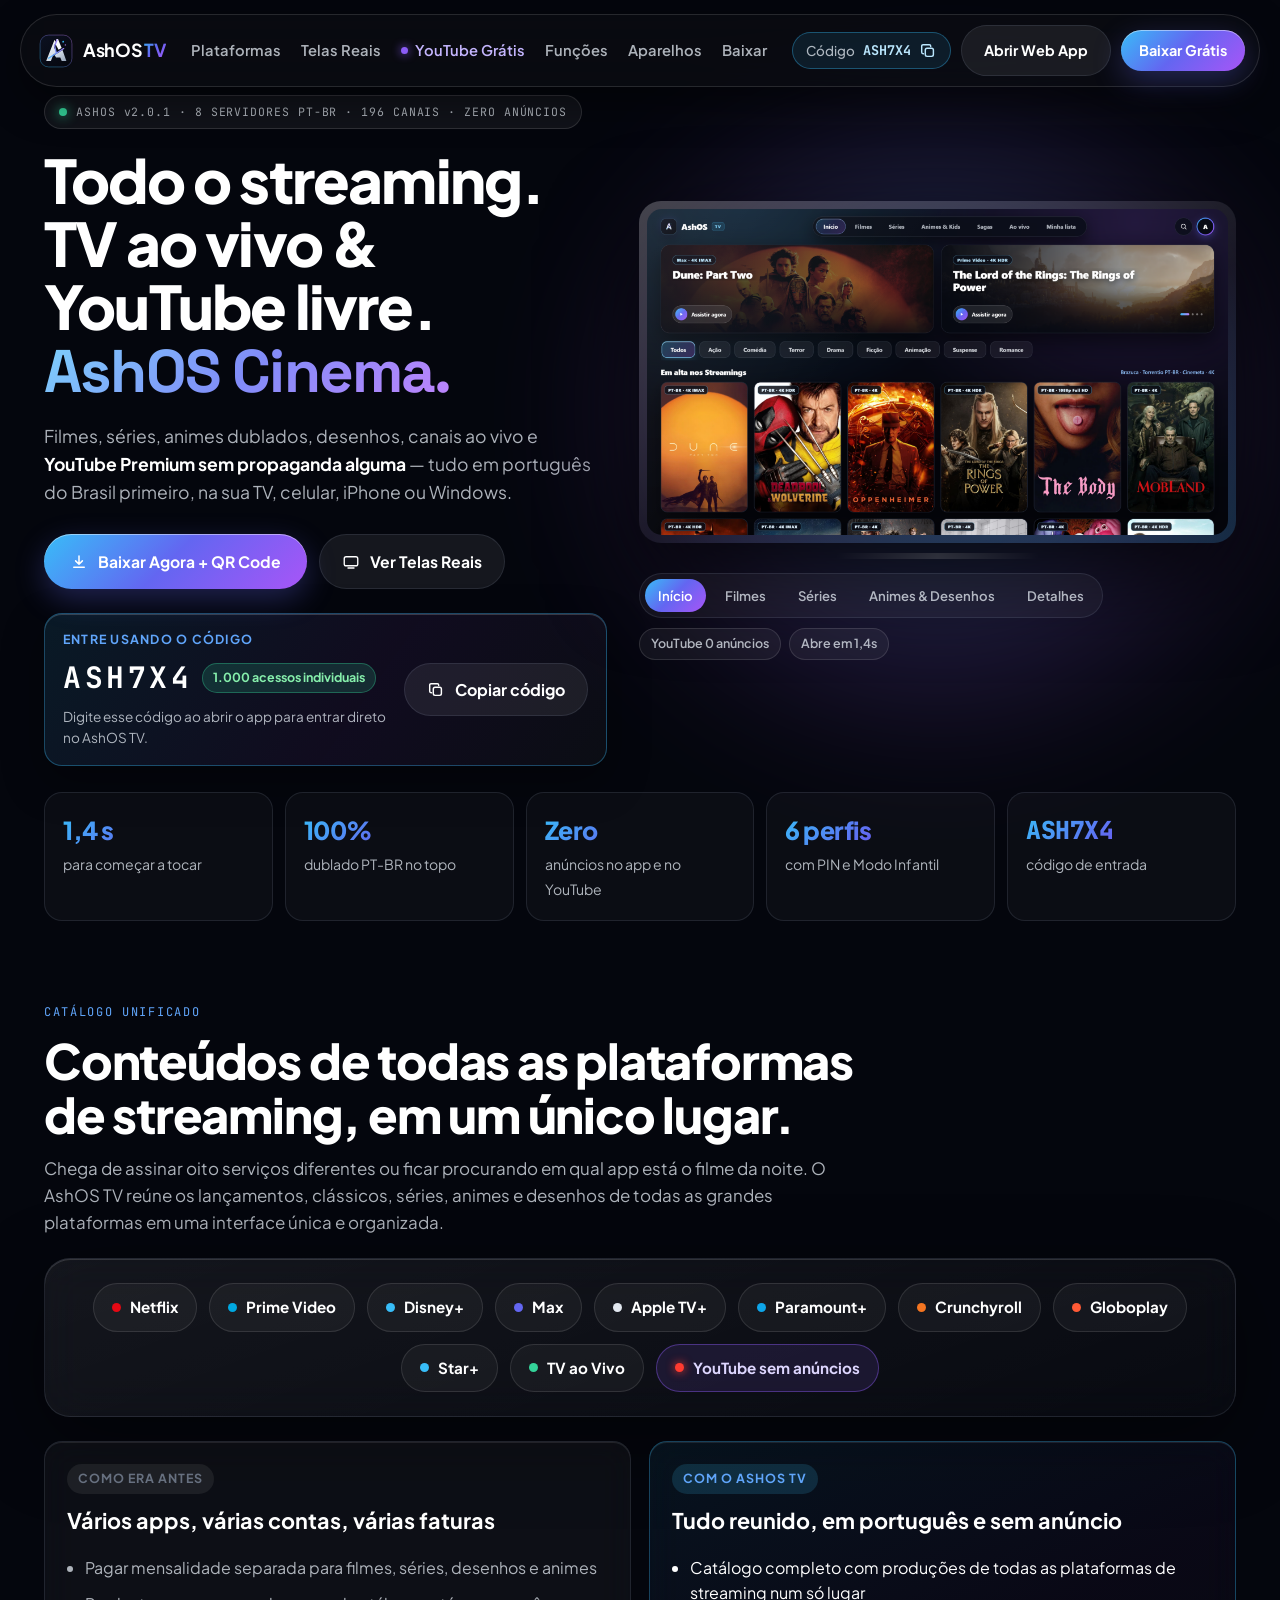
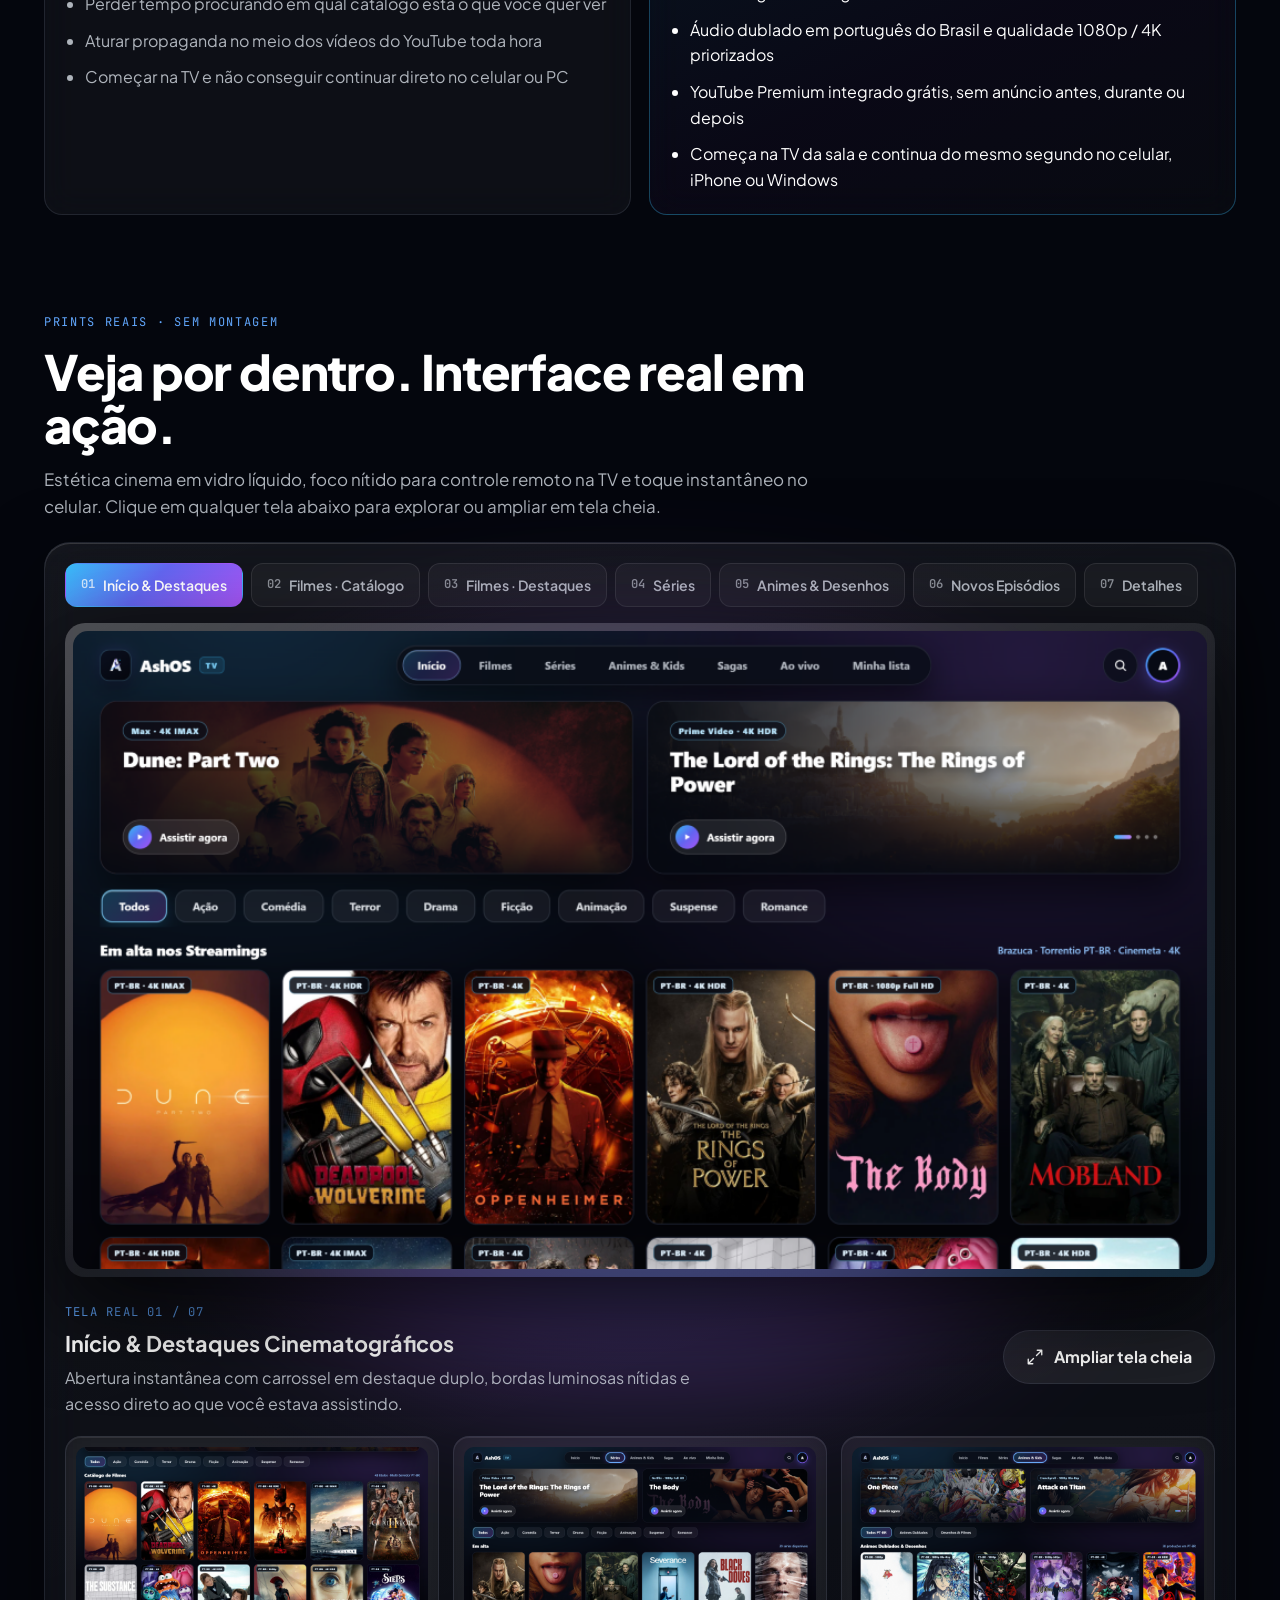
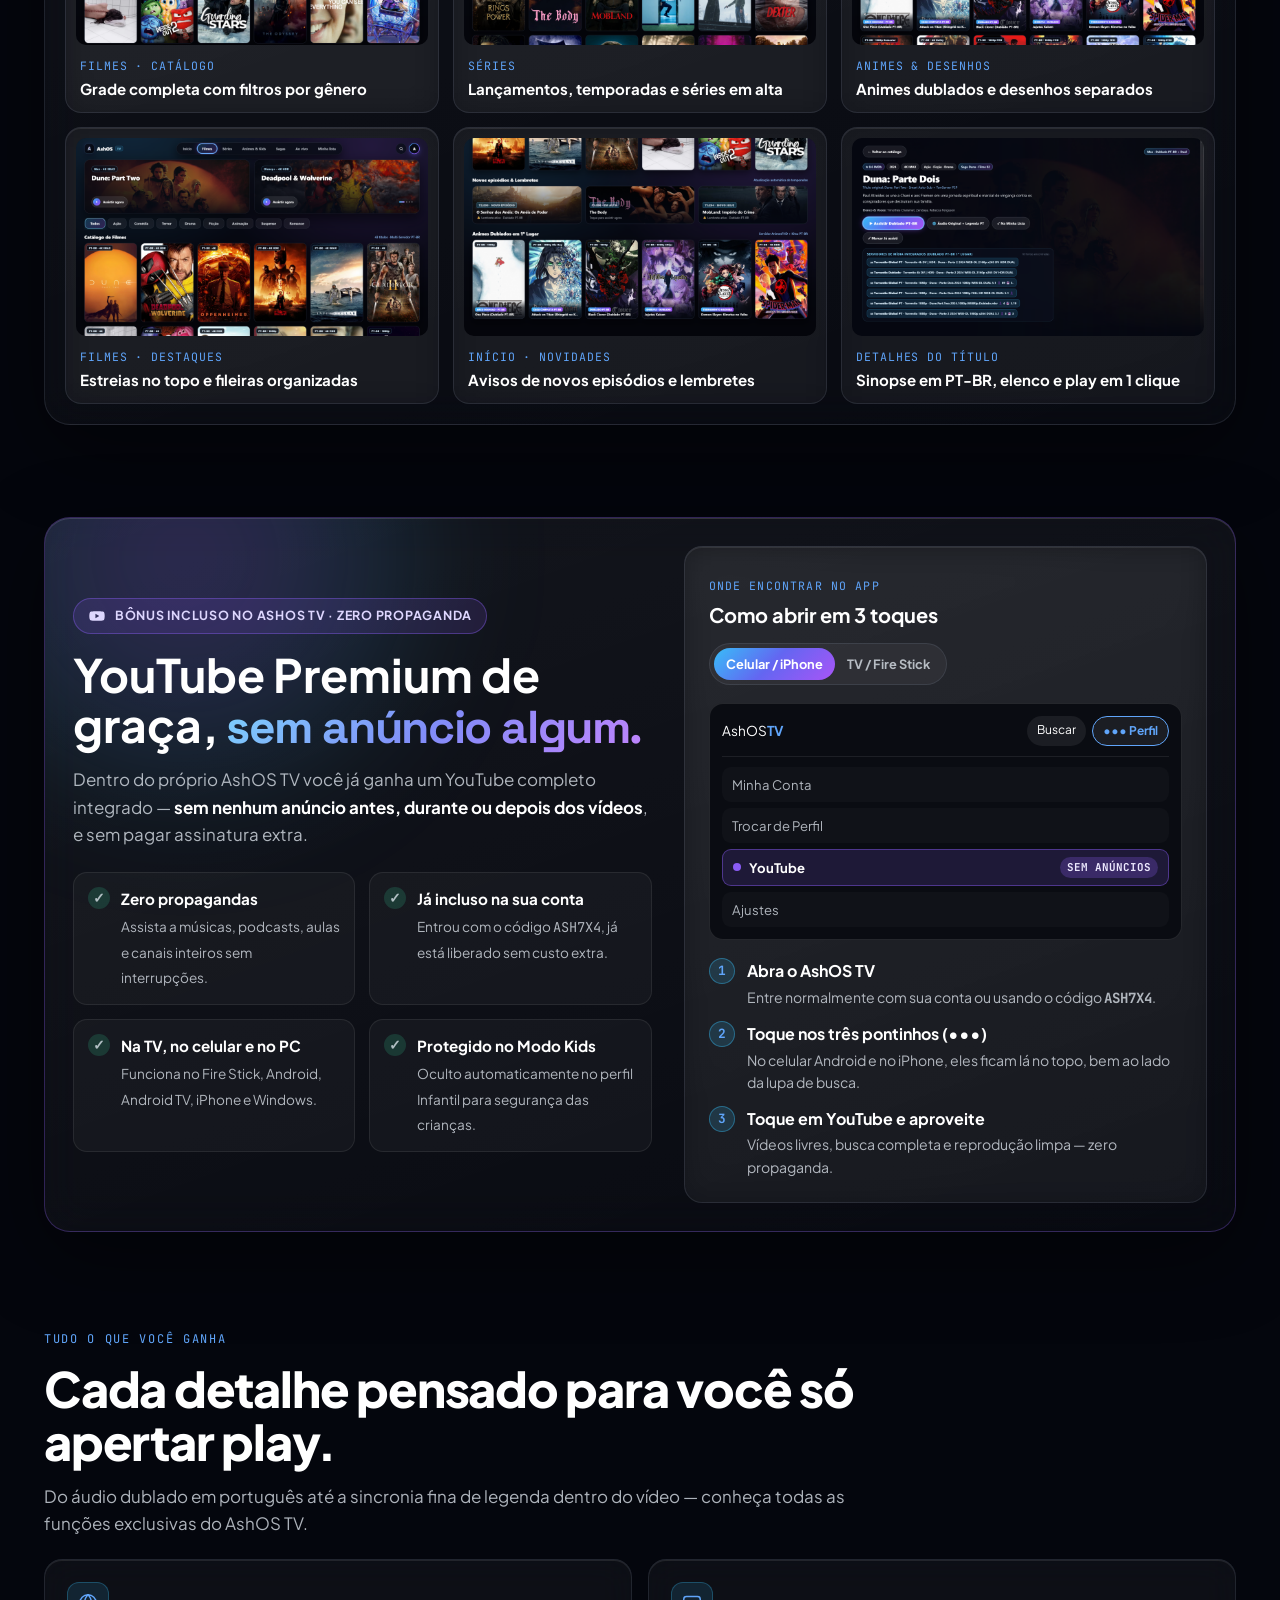
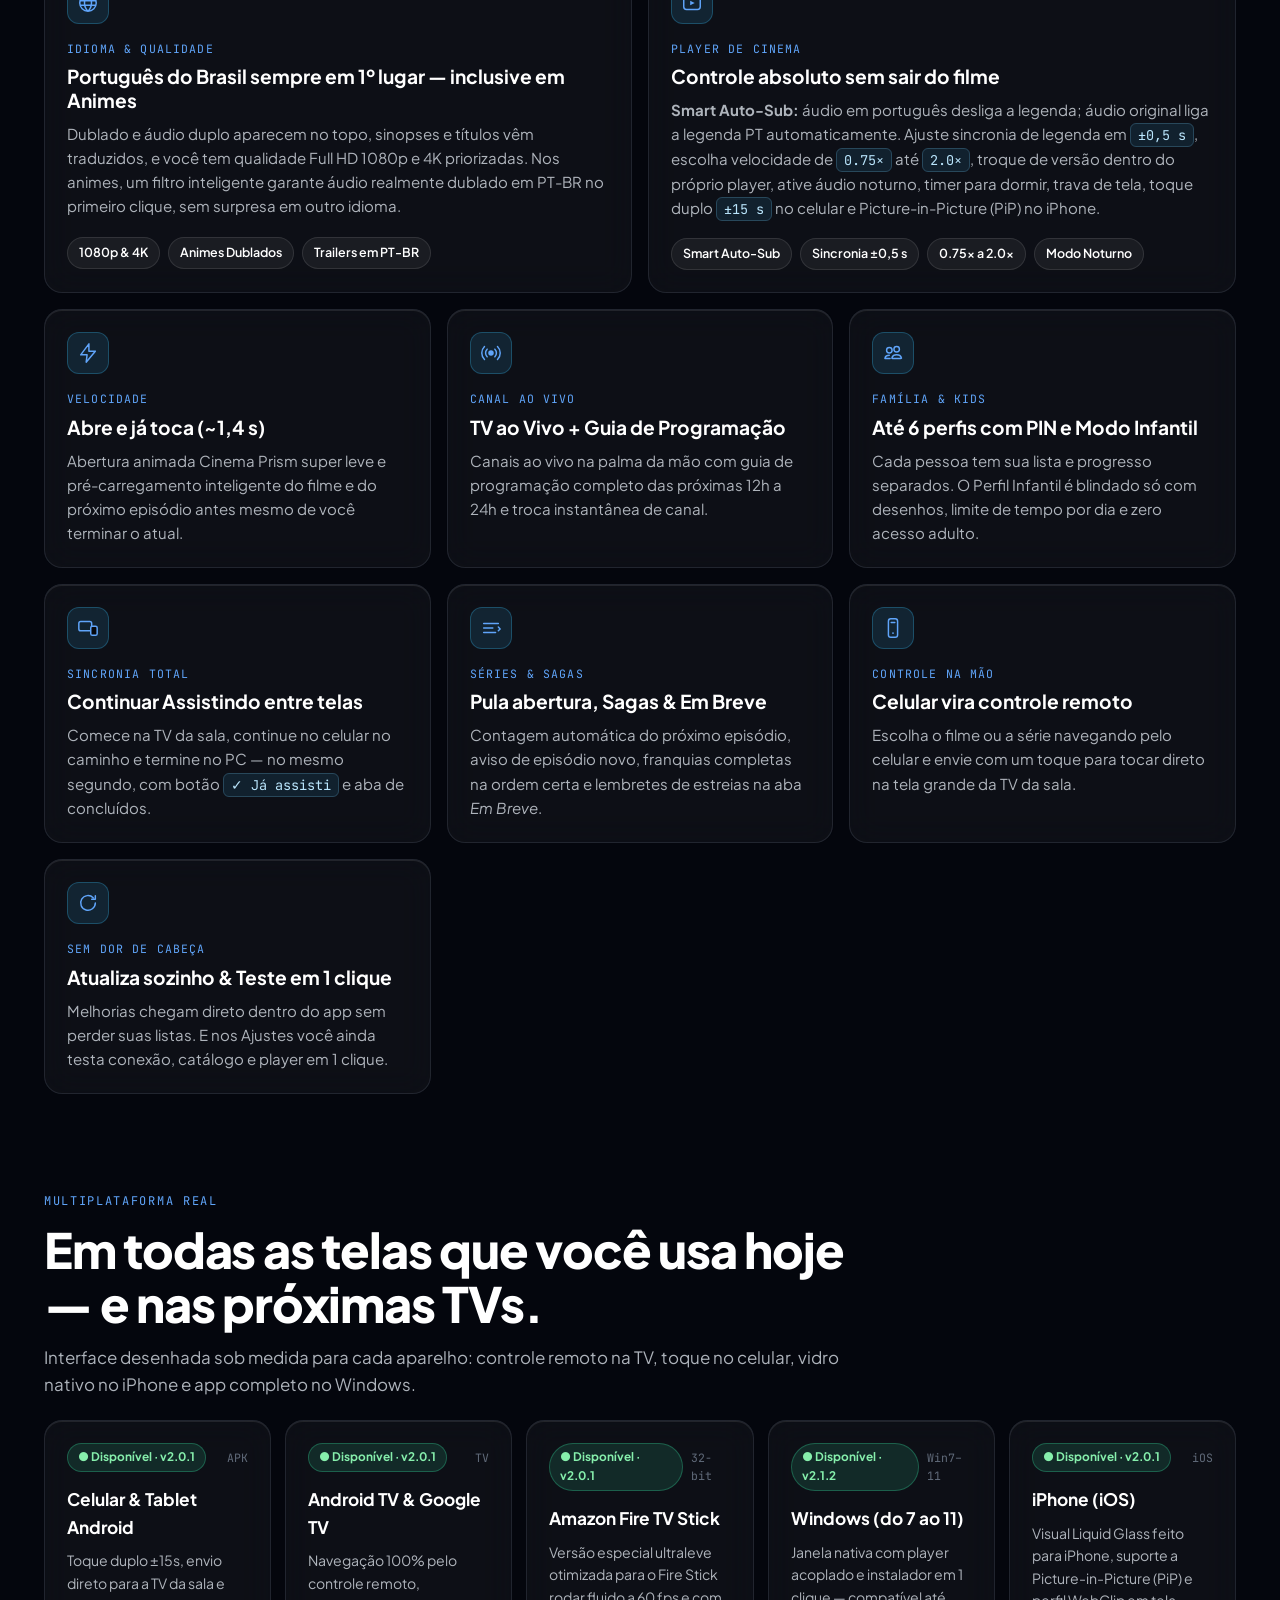
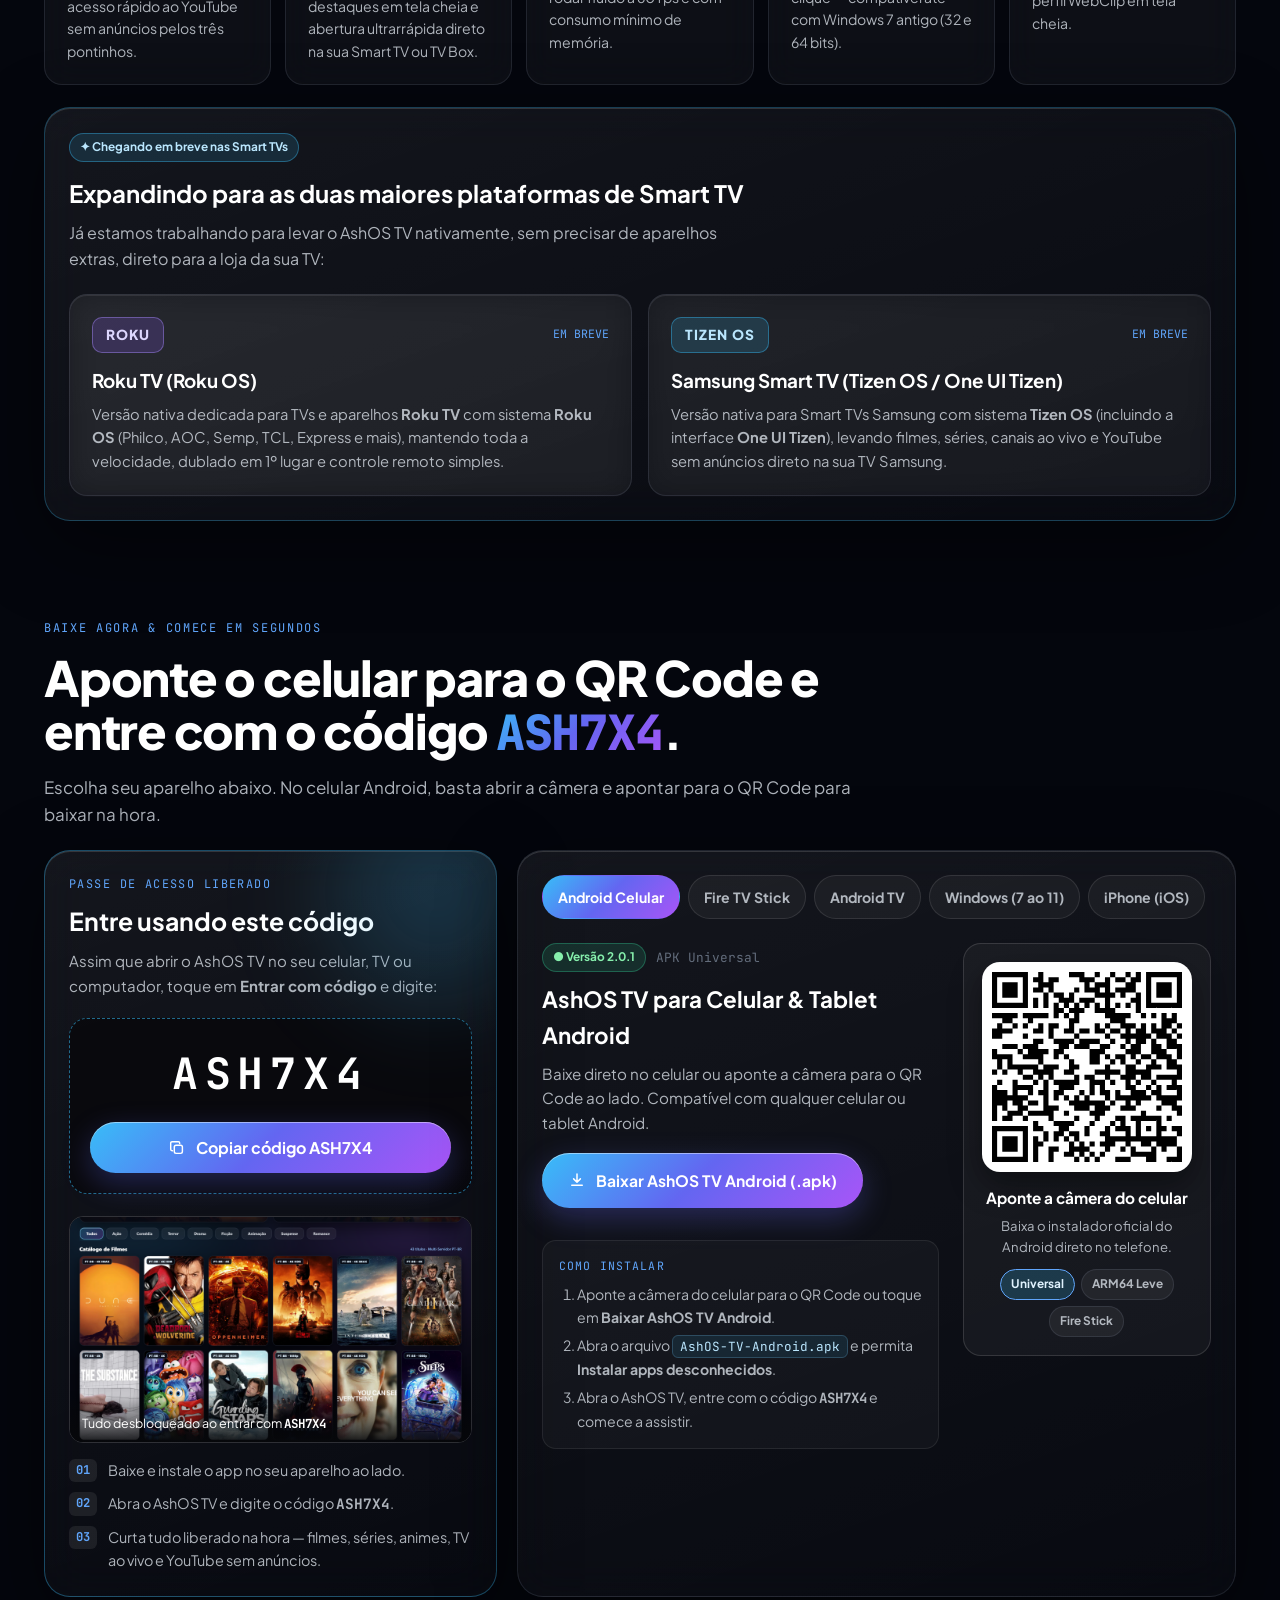
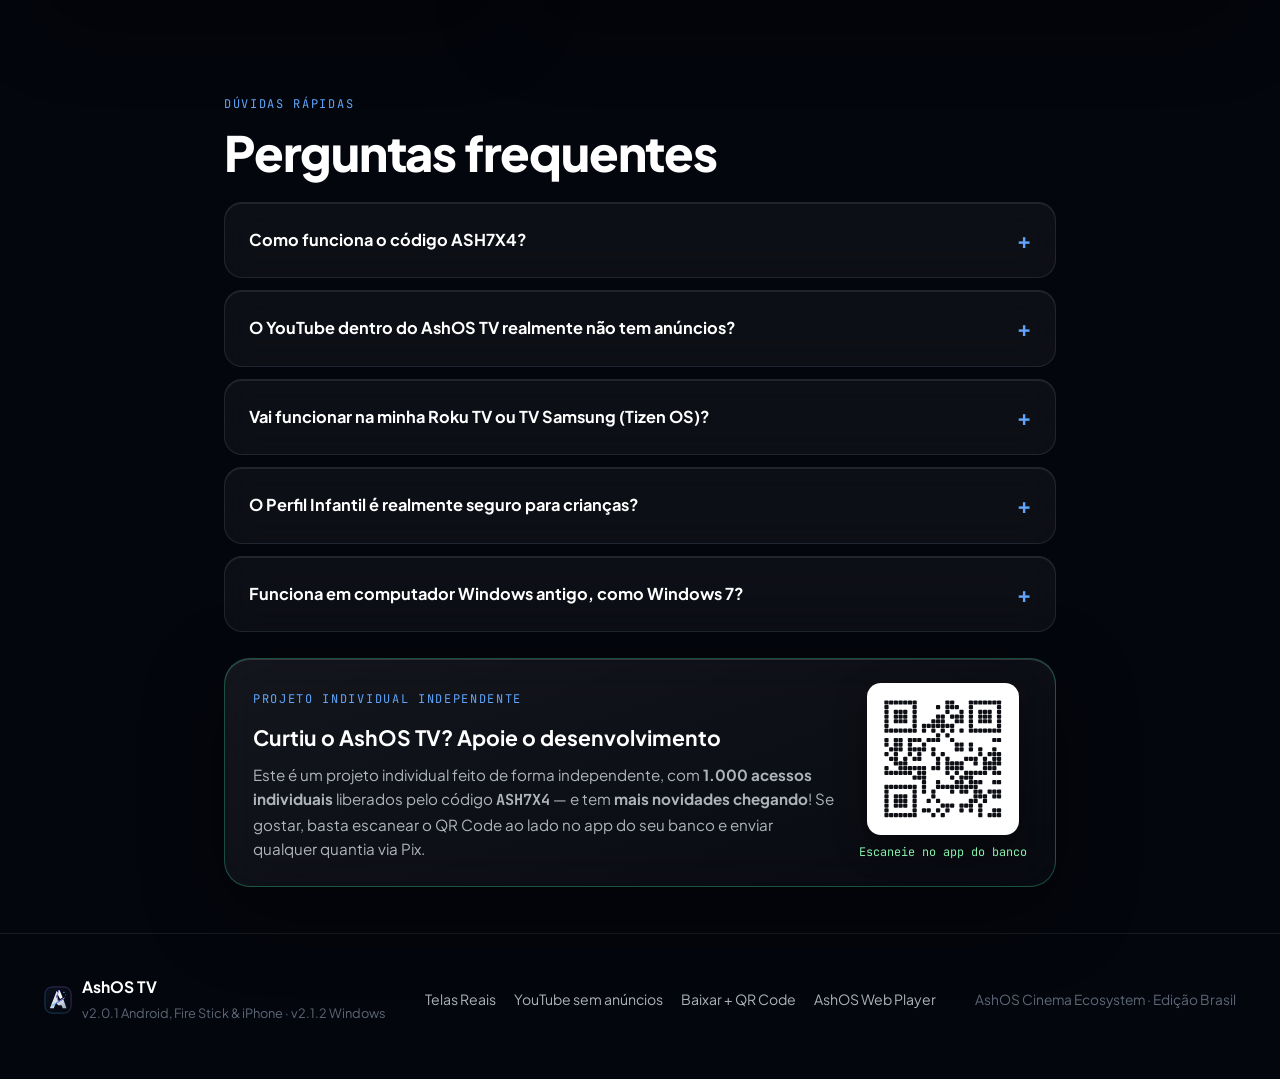
==== index.html @ 32f9551b "Deploy AshOS TV v2.0.1 official site and Web App" ====
<!doctype html>
<html lang="pt-BR">
<head>
  <meta charset="utf-8">
  <meta name="viewport" content="width=device-width, initial-scale=1">
  <title>AshOS TV — Todos os streamings, TV ao vivo e YouTube sem anúncios em uma só tela</title>
  <meta name="description" content="Filmes, séries, animes dublados, desenhos, TV ao vivo e YouTube Premium sem anúncio algum — reunidos em português no Fire Stick, Android, Android TV, iPhone e Windows. Entre com o código ASH7X4.">
  <meta name="theme-color" content="#07080B">
  <meta property="og:title" content="AshOS TV — Todo o streaming em um só cinema">
  <meta property="og:description" content="Conteúdos de todas as plataformas de streaming, TV ao vivo e YouTube sem anúncios. Baixe agora e entre usando o código ASH7X4.">
  <meta property="og:type" content="website">
  <link rel="icon" href="assets/favicon.svg" type="image/svg+xml">
  <link rel="apple-touch-icon" href="assets/icon-ashos.png">
  <link rel="preconnect" href="https://fonts.googleapis.com">
  <link rel="preconnect" href="https://fonts.gstatic.com" crossorigin>
  <link href="https://fonts.googleapis.com/css2?family=JetBrains+Mono:wght@500;700&family=Plus+Jakarta+Sans:wght@400;500;600;700;800&family=Space+Grotesk:wght@700&display=swap" rel="stylesheet">
  <link rel="stylesheet" href="css/style.css">
</head>
<body>
  <!-- Fundo cinematográfico Cinema Prism -->
  <div class="cinema-backdrop" aria-hidden="true">
    <canvas id="prismCanvas"></canvas>
    <div class="aurora aurora-amber"></div>
    <div class="aurora aurora-coral"></div>
    <div class="grain"></div>
  </div>

  <!-- Navbar Liquid Glass Flutuante -->
  <header class="navbar" id="navbar">
    <div class="navbar-inner">
      <a class="brand" href="#topo" aria-label="AshOS TV — início">
        <img src="assets/favicon.svg" alt="" width="34" height="34" class="brand-icon">
        <span class="brand-text">AshOS<strong>TV</strong></span>
      </a>

      <nav class="nav-links" aria-label="Navegação principal">
        <a href="#streamings">Plataformas</a>
        <a href="#telas-reais">Telas Reais</a>
        <a href="#youtube" class="nav-yt">
          <span class="pulse-dot" aria-hidden="true"></span>
          YouTube Grátis
        </a>
        <a href="#funcoes">Funções</a>
        <a href="#dispositivos">Aparelhos</a>
        <a href="#baixar">Baixar</a>
      </nav>

      <div class="nav-actions">
        <button type="button" class="code-pill copy-code-btn" data-code="ASH7X4" aria-label="Copiar código de acesso ASH7X4">
          <span class="code-pill-label">Código</span>
          <strong class="mono">ASH7X4</strong>
          <svg class="icon-svg" viewBox="0 0 20 20" fill="none" aria-hidden="true">
            <rect x="7" y="7" width="9" height="9" rx="2" stroke="currentColor" stroke-width="1.6"/>
            <path d="M13 5V4.5A1.5 1.5 0 0 0 11.5 3h-7A1.5 1.5 0 0 0 3 4.5v7A1.5 1.5 0 0 0 4.5 13H5" stroke="currentColor" stroke-width="1.6" stroke-linecap="round"/>
          </svg>
        </button>
        <a class="btn btn-glass btn-sm" href="app/index.html" target="_blank">Abrir Web App</a>
        <a class="btn btn-primary btn-sm" href="#baixar">Baixar Grátis</a>
        <button type="button" class="menu-toggle" id="menuToggle" aria-expanded="false" aria-controls="mobileDrawer" aria-label="Abrir menu">
          <span></span><span></span>
        </button>
      </div>
    </div>

    <!-- Menu Mobile -->
    <div class="mobile-drawer" id="mobileDrawer" hidden>
      <a href="#streamings">Plataformas reunidas</a>
      <a href="#telas-reais">Telas reais da interface</a>
      <a href="#youtube">YouTube Premium sem anúncios</a>
      <a href="#funcoes">Todas as funções</a>
      <a href="#dispositivos">Aparelhos e Em Breve</a>
      <a href="app/index.html">Abrir AshOS TV direto no Navegador</a>
      <a href="#baixar" class="drawer-cta">Baixar + QR Code + Código ASH7X4</a>
    </div>
  </header>

  <main id="topo">
    <!-- ==================== HERO ==================== -->
    <section class="hero section">
      <div class="container hero-grid">
        <div class="hero-copy">
          <div class="eyebrow">
            <span class="eyebrow-dot" aria-hidden="true"></span>
            <span class="mono">ASHOS v2.0.1 · 8 SERVIDORES PT-BR · 196 CANAIS · ZERO ANÚNCIOS</span>
          </div>

          <h1 class="hero-title">
            Todo o streaming.<br>
            TV ao vivo &amp; YouTube livre.<br>
            <em class="serif-accent">AshOS Cinema.</em>
          </h1>

          <p class="hero-subtitle">
            Filmes, séries, animes dublados, desenhos, canais ao vivo e <strong>YouTube Premium sem propaganda alguma</strong> — tudo em português do Brasil primeiro, na sua TV, celular, iPhone ou Windows.
          </p>

          <div class="hero-ctas">
            <a class="btn btn-primary btn-lg" href="#baixar">
              <svg class="icon-svg" viewBox="0 0 24 24" fill="none" aria-hidden="true">
                <path d="M12 4v11m0 0-4.5-4.5M12 15l4.5-4.5M5 19h14" stroke="currentColor" stroke-width="2" stroke-linecap="round" stroke-linejoin="round"/>
              </svg>
              Baixar Agora + QR Code
            </a>
            <a class="btn btn-glass btn-lg" href="#telas-reais">
              <svg class="icon-svg" viewBox="0 0 24 24" fill="none" aria-hidden="true">
                <rect x="3" y="5" width="18" height="12" rx="2.5" stroke="currentColor" stroke-width="1.8"/>
                <path d="M8 20h8" stroke="currentColor" stroke-width="1.8" stroke-linecap="round"/>
              </svg>
              Ver Telas Reais
            </a>
          </div>

          <!-- Cartão VIP do Código de Entrada -->
          <div class="vip-pass">
            <div class="vip-pass-left">
              <span class="vip-label">Entre usando o código</span>
              <div class="vip-code-row">
                <span class="vip-code mono" id="heroCodeText">ASH7X4</span>
                <span class="vip-badge">1.000 acessos individuais</span>
              </div>
              <p class="vip-note">Digite esse código ao abrir o app para entrar direto no AshOS TV.</p>
            </div>
            <button type="button" class="btn btn-glass copy-code-btn" data-code="ASH7X4">
              <svg class="icon-svg" viewBox="0 0 20 20" fill="none" aria-hidden="true">
                <rect x="7" y="7" width="9" height="9" rx="2" stroke="currentColor" stroke-width="1.6"/>
                <path d="M13 5V4.5A1.5 1.5 0 0 0 11.5 3h-7A1.5 1.5 0 0 0 3 4.5v7A1.5 1.5 0 0 0 4.5 13H5" stroke="currentColor" stroke-width="1.6" stroke-linecap="round"/>
              </svg>
              <span class="copy-label">Copiar código</span>
            </button>
          </div>
        </div>

        <!-- Palco Visual Hero com Print Real em 1080p -->
        <div class="hero-stage">
          <div class="stage-ambilight" id="heroAmbilight" aria-hidden="true"></div>
          <div class="tv-frame hero-tv-frame">
            <div class="tv-bezel">
              <div class="tv-screen">
                <img
                  id="heroPreviewImg"
                  src="assets/screens/inicio.png"
                  alt="Tela inicial real do AshOS TV mostrando destaques de filmes, séries e navegação Liquid Glass"
                  width="1920"
                  height="1080"
                  fetchpriority="high"
                >
                <div class="tv-glare" aria-hidden="true"></div>
              </div>
            </div>
            <div class="tv-stand" aria-hidden="true"></div>
          </div>

          <!-- Chips flutuantes fora do conteúdo principal -->
          <div class="stage-hud">
            <div class="hud-pills" role="tablist" aria-label="Prévia rápida da interface">
              <button type="button" class="hud-pill is-active" data-hero-screen="assets/screens/inicio.png" data-ambilight="amber">Início</button>
              <button type="button" class="hud-pill" data-hero-screen="assets/screens/filmes-grade.png" data-ambilight="coral">Filmes</button>
              <button type="button" class="hud-pill" data-hero-screen="assets/screens/series.png" data-ambilight="blue">Séries</button>
              <button type="button" class="hud-pill" data-hero-screen="assets/screens/desenhos.png" data-ambilight="gold">Animes &amp; Desenhos</button>
              <button type="button" class="hud-pill" data-hero-screen="assets/screens/detalhes.png" data-ambilight="amber">Detalhes</button>
            </div>
            <div class="hud-tags">
              <span class="hud-tag">YouTube 0 anúncios</span>
              <span class="hud-tag">Abre em 1,4s</span>
            </div>
          </div>
        </div>
      </div>

      <!-- Barra de métricas reais -->
      <div class="container metrics-strip reveal">
        <div class="metric-item">
          <strong class="metric-value">1,4 s</strong>
          <span>para começar a tocar</span>
        </div>
        <div class="metric-item">
          <strong class="metric-value">100%</strong>
          <span>dublado PT-BR no topo</span>
        </div>
        <div class="metric-item">
          <strong class="metric-value">Zero</strong>
          <span>anúncios no app e no YouTube</span>
        </div>
        <div class="metric-item">
          <strong class="metric-value">6 perfis</strong>
          <span>com PIN e Modo Infantil</span>
        </div>
        <div class="metric-item">
          <strong class="metric-value mono">ASH7X4</strong>
          <span>código de entrada</span>
        </div>
      </div>
    </section>

    <!-- ==================== TODAS AS PLATAFORMAS DE STREAMING ==================== -->
    <section class="section" id="streamings">
      <div class="container">
        <div class="section-head reveal">
          <span class="kicker mono">CATÁLOGO UNIFICADO</span>
          <h2>Conteúdos de todas as plataformas de streaming, em um único lugar.</h2>
          <p class="section-sub">
            Chega de assinar oito serviços diferentes ou ficar procurando em qual app está o filme da noite. O AshOS TV reúne os lançamentos, clássicos, séries, animes e desenhos de todas as grandes plataformas em uma interface única e organizada.
          </p>
        </div>

        <div class="platforms-marquee glass-panel reveal">
          <div class="platforms-grid">
            <div class="platform-chip"><span class="p-dot p-red"></span>Netflix</div>
            <div class="platform-chip"><span class="p-dot p-blue"></span>Prime Video</div>
            <div class="platform-chip"><span class="p-dot p-cyan"></span>Disney+</div>
            <div class="platform-chip"><span class="p-dot p-indigo"></span>Max</div>
            <div class="platform-chip"><span class="p-dot p-silver"></span>Apple TV+</div>
            <div class="platform-chip"><span class="p-dot p-sky"></span>Paramount+</div>
            <div class="platform-chip"><span class="p-dot p-orange"></span>Crunchyroll</div>
            <div class="platform-chip"><span class="p-dot p-coral"></span>Globoplay</div>
            <div class="platform-chip"><span class="p-dot p-amber"></span>Star+</div>
            <div class="platform-chip"><span class="p-dot p-green"></span>TV ao Vivo</div>
            <div class="platform-chip platform-chip-yt"><span class="p-dot p-yt"></span>YouTube sem anúncios</div>
          </div>
        </div>

        <div class="compare-grid reveal">
          <article class="glass-card compare-old">
            <div class="compare-head">
              <span class="compare-tag compare-tag-muted">Como era antes</span>
              <h3>Vários apps, várias contas, várias faturas</h3>
            </div>
            <ul class="compare-list">
              <li>Pagar mensalidade separada para filmes, séries, desenhos e animes</li>
              <li>Perder tempo procurando em qual catálogo está o que você quer ver</li>
              <li>Aturar propaganda no meio dos vídeos do YouTube toda hora</li>
              <li>Começar na TV e não conseguir continuar direto no celular ou PC</li>
            </ul>
          </article>

          <article class="glass-card compare-lume spotlight-card">
            <div class="compare-head">
              <span class="compare-tag compare-tag-lume">Com o AshOS TV</span>
              <h3>Tudo reunido, em português e sem anúncio</h3>
            </div>
            <ul class="compare-list">
              <li>Catálogo completo com produções de todas as plataformas de streaming num só lugar</li>
              <li>Áudio dublado em português do Brasil e qualidade 1080p / 4K priorizados</li>
              <li>YouTube Premium integrado grátis, sem anúncio antes, durante ou depois</li>
              <li>Começa na TV da sala e continua do mesmo segundo no celular, iPhone ou Windows</li>
            </ul>
          </article>
        </div>
      </div>
    </section>

    <!-- ==================== VITRINE REAL DA INTERFACE ==================== -->
    <section class="section" id="telas-reais">
      <div class="container">
        <div class="section-head reveal">
          <span class="kicker mono">PRINTS REAIS · SEM MONTAGEM</span>
          <h2>Veja por dentro. Interface real em ação.</h2>
          <p class="section-sub">
            Estética cinema em vidro líquido, foco nítido para controle remoto na TV e toque instantâneo no celular. Clique em qualquer tela abaixo para explorar ou ampliar em tela cheia.
          </p>
        </div>

        <div class="showcase-shell glass-panel reveal">
          <div class="showcase-tabs" role="tablist" aria-label="Telas reais do AshOS TV">
            <button type="button" class="showcase-tab is-active" role="tab" aria-selected="true" data-index="0">
              <span class="tab-num mono">01</span>
              <span class="tab-title">Início &amp; Destaques</span>
            </button>
            <button type="button" class="showcase-tab" role="tab" aria-selected="false" data-index="1">
              <span class="tab-num mono">02</span>
              <span class="tab-title">Filmes · Catálogo</span>
            </button>
            <button type="button" class="showcase-tab" role="tab" aria-selected="false" data-index="2">
              <span class="tab-num mono">03</span>
              <span class="tab-title">Filmes · Destaques</span>
            </button>
            <button type="button" class="showcase-tab" role="tab" aria-selected="false" data-index="3">
              <span class="tab-num mono">04</span>
              <span class="tab-title">Séries</span>
            </button>
            <button type="button" class="showcase-tab" role="tab" aria-selected="false" data-index="4">
              <span class="tab-num mono">05</span>
              <span class="tab-title">Animes &amp; Desenhos</span>
            </button>
            <button type="button" class="showcase-tab" role="tab" aria-selected="false" data-index="5">
              <span class="tab-num mono">06</span>
              <span class="tab-title">Novos Episódios</span>
            </button>
            <button type="button" class="showcase-tab" role="tab" aria-selected="false" data-index="6">
              <span class="tab-num mono">07</span>
              <span class="tab-title">Detalhes</span>
            </button>
          </div>

          <div class="showcase-stage">
            <div class="showcase-ambilight" id="showcaseAmbilight" aria-hidden="true"></div>
            <figure class="showcase-figure">
              <div class="tv-bezel tv-bezel-showcase">
                <div class="tv-screen">
                  <img
                    id="showcaseImg"
                    src="assets/screens/inicio.png"
                    alt="Tela inicial real do AshOS TV com destaques e menu superior"
                    width="1920"
                    height="1080"
                    loading="lazy"
                  >
                </div>
              </div>
              <figcaption class="showcase-caption">
                <div>
                  <span class="caption-badge mono" id="showcaseBadge">TELA REAL 01 / 07</span>
                  <h3 id="showcaseTitle">Início &amp; Destaques Cinematográficos</h3>
                  <p id="showcaseDesc">Abertura instantânea com carrossel em destaque duplo, bordas luminosas nítidas e acesso direto ao que você estava assistindo.</p>
                </div>
                <button type="button" class="btn btn-glass" id="openLightboxBtn">
                  <svg class="icon-svg" viewBox="0 0 24 24" fill="none" aria-hidden="true">
                    <path d="M15 3h6v6M9 21H3v-6M21 3l-7 7M3 21l7-7" stroke="currentColor" stroke-width="1.8" stroke-linecap="round" stroke-linejoin="round"/>
                  </svg>
                  Ampliar tela cheia
                </button>
              </figcaption>
            </figure>
          </div>

          <div class="screens-mosaic" aria-label="Galeria de telas reais do AshOS TV">
            <button type="button" class="mosaic-card glass-card" data-mosaic-index="1">
              <div class="mosaic-media">
                <img src="assets/screens/filmes-grade.png" alt="Catálogo completo de Filmes com capas e filtros de gênero no AshOS TV" loading="lazy">
              </div>
              <div class="mosaic-meta">
                <span class="mono mosaic-tag">FILMES · CATÁLOGO</span>
                <strong>Grade completa com filtros por gênero</strong>
              </div>
            </button>

            <button type="button" class="mosaic-card glass-card" data-mosaic-index="3">
              <div class="mosaic-media">
                <img src="assets/screens/series.png" alt="Tela de Séries com lançamentos e produções em alta no AshOS TV" loading="lazy">
              </div>
              <div class="mosaic-meta">
                <span class="mono mosaic-tag">SÉRIES</span>
                <strong>Lançamentos, temporadas e séries em alta</strong>
              </div>
            </button>

            <button type="button" class="mosaic-card glass-card" data-mosaic-index="4">
              <div class="mosaic-media">
                <img src="assets/screens/desenhos.png" alt="Tela de Desenhos e Animes com Black Clover, Attack on Titan e One Piece" loading="lazy">
              </div>
              <div class="mosaic-meta">
                <span class="mono mosaic-tag">ANIMES &amp; DESENHOS</span>
                <strong>Animes dublados e desenhos separados</strong>
              </div>
            </button>

            <button type="button" class="mosaic-card glass-card" data-mosaic-index="2">
              <div class="mosaic-media">
                <img src="assets/screens/filmes.png" alt="Tela de Filmes com destaques duplos e fileira Em alta no AshOS TV" loading="lazy">
              </div>
              <div class="mosaic-meta">
                <span class="mono mosaic-tag">FILMES · DESTAQUES</span>
                <strong>Estreias no topo e fileiras organizadas</strong>
              </div>
            </button>

            <button type="button" class="mosaic-card glass-card" data-mosaic-index="5">
              <div class="mosaic-media">
                <img src="assets/screens/fileiras.png" alt="Tela inicial descendo mostrando novos episódios e lembretes" loading="lazy">
              </div>
              <div class="mosaic-meta">
                <span class="mono mosaic-tag">INÍCIO · NOVIDADES</span>
                <strong>Avisos de novos episódios e lembretes</strong>
              </div>
            </button>

            <button type="button" class="mosaic-card glass-card" data-mosaic-index="6">
              <div class="mosaic-media">
                <img src="assets/screens/detalhes.png" alt="Tela de detalhes de filme com sinopse em português e 1080p" loading="lazy">
              </div>
              <div class="mosaic-meta">
                <span class="mono mosaic-tag">DETALHES DO TÍTULO</span>
                <strong>Sinopse em PT-BR, elenco e play em 1 clique</strong>
              </div>
            </button>
          </div>
        </div>
      </div>
    </section>

    <!-- ==================== BÔNUS: YOUTUBE PREMIUM SEM ANÚNCIOS ==================== -->
    <section class="section" id="youtube">
      <div class="container">
        <div class="yt-showcase glass-panel reveal">
          <div class="yt-glow" aria-hidden="true"></div>
          <div class="yt-grid">
            <div class="yt-copy">
              <div class="yt-badge">
                <svg class="icon-svg" viewBox="0 0 24 24" fill="currentColor" aria-hidden="true">
                  <path d="M21.8 8.001a2.75 2.75 0 0 0-1.94-1.94C18.14 5.6 12 5.6 12 5.6s-6.14 0-7.86.46A2.75 2.75 0 0 0 2.2 8.001C1.74 9.72 1.74 12 1.74 12s0 2.28.46 3.999a2.75 2.75 0 0 0 1.94 1.94C5.86 18.4 12 18.4 12 18.4s6.14 0 7.86-.46a2.75 2.75 0 0 0 1.94-1.94C22.26 14.28 22.26 12 22.26 12s0-2.28-.46-3.999ZM9.9 14.9V9.1l5.2 2.9-5.2 2.9Z"/>
                </svg>
                <span>BÔNUS INCLUSO NO ASHOS TV · ZERO PROPAGANDA</span>
              </div>

              <h2>YouTube Premium de graça, <em class="serif-accent">sem anúncio algum.</em></h2>

              <p class="yt-lead">
                Dentro do próprio AshOS TV você já ganha um YouTube completo integrado — <strong>sem nenhum anúncio antes, durante ou depois dos vídeos</strong>, e sem pagar assinatura extra.
              </p>

              <div class="yt-perks">
                <div class="yt-perk">
                  <span class="perk-check">✓</span>
                  <div>
                    <strong>Zero propagandas</strong>
                    <span>Assista a músicas, podcasts, aulas e canais inteiros sem interrupções.</span>
                  </div>
                </div>
                <div class="yt-perk">
                  <span class="perk-check">✓</span>
                  <div>
                    <strong>Já incluso na sua conta</strong>
                    <span>Entrou com o código <span class="mono">ASH7X4</span>, já está liberado sem custo extra.</span>
                  </div>
                </div>
                <div class="yt-perk">
                  <span class="perk-check">✓</span>
                  <div>
                    <strong>Na TV, no celular e no PC</strong>
                    <span>Funciona no Fire Stick, Android, Android TV, iPhone e Windows.</span>
                  </div>
                </div>
                <div class="yt-perk">
                  <span class="perk-check">✓</span>
                  <div>
                    <strong>Protegido no Modo Kids</strong>
                    <span>Oculto automaticamente no perfil Infantil para segurança das crianças.</span>
                  </div>
                </div>
              </div>
            </div>

            <!-- Guia Interativo de Acesso ao YouTube -->
            <div class="yt-guide glass-card">
              <div class="yt-guide-head">
                <div>
                  <span class="mono guide-kicker">ONDE ENCONTRAR NO APP</span>
                  <h3>Como abrir em 3 toques</h3>
                </div>
                <div class="yt-mode-switch" role="tablist" aria-label="Escolha o aparelho para ver o guia">
                  <button type="button" class="yt-mode-btn is-active" data-yt-mode="mobile" role="tab" aria-selected="true">Celular / iPhone</button>
                  <button type="button" class="yt-mode-btn" data-yt-mode="tv" role="tab" aria-selected="false">TV / Fire Stick</button>
                </div>
              </div>

              <div class="yt-mini-ui" id="ytMiniUi">
                <div class="mini-ui-bar">
                  <span class="mini-logo">AshOS<strong>TV</strong></span>
                  <div class="mini-ui-right">
                    <span class="mini-pill" id="miniUiSearch">Buscar</span>
                    <span class="mini-pill mini-pill-highlight" id="miniUiTrigger">••• Perfil</span>
                  </div>
                </div>
                <div class="mini-ui-menu">
                  <div class="mini-menu-item">Minha Conta</div>
                  <div class="mini-menu-item">Trocar de Perfil</div>
                  <div class="mini-menu-item mini-menu-yt">
                    <span class="mini-yt-dot"></span>
                    <span>YouTube</span>
                    <span class="mini-yt-tag">SEM ANÚNCIOS</span>
                  </div>
                  <div class="mini-menu-item">Ajustes</div>
                </div>
              </div>

              <ol class="yt-steps">
                <li>
                  <span class="step-num mono">1</span>
                  <div>
                    <strong>Abra o AshOS TV</strong>
                    <p>Entre normalmente com sua conta ou usando o código <strong class="mono">ASH7X4</strong>.</p>
                  </div>
                </li>
                <li>
                  <span class="step-num mono">2</span>
                  <div>
                    <strong id="ytStep2Title">Toque nos três pontinhos (•••)</strong>
                    <p id="ytStep2Desc">No celular Android e no iPhone, eles ficam lá no topo, bem ao lado da lupa de busca.</p>
                  </div>
                </li>
                <li>
                  <span class="step-num mono">3</span>
                  <div>
                    <strong>Toque em YouTube e aproveite</strong>
                    <p>Vídeos livres, busca completa e reprodução limpa — zero propaganda.</p>
                  </div>
                </li>
              </ol>
            </div>
          </div>
        </div>
      </div>
    </section>

    <!-- ==================== BENTO GRID — TODAS AS FUNÇÕES ==================== -->
    <section class="section" id="funcoes">
      <div class="container">
        <div class="section-head reveal">
          <span class="kicker mono">TUDO O QUE VOCÊ GANHA</span>
          <h2>Cada detalhe pensado para você só apertar play.</h2>
          <p class="section-sub">
            Do áudio dublado em português até a sincronia fina de legenda dentro do vídeo — conheça todas as funções exclusivas do AshOS TV.
          </p>
        </div>

        <div class="bento-grid">
          <article class="glass-card bento-card bento-wide spotlight-card reveal">
            <div class="bento-icon">
              <svg viewBox="0 0 24 24" fill="none" aria-hidden="true">
                <path d="M12 3a9 9 0 1 0 9 9 9 9 0 0 0-9-9Zm0 0c2.5 2.4 3.8 5.4 3.8 9s-1.3 6.6-3.8 9m0-18c-2.5 2.4-3.8 5.4-3.8 9s1.3 6.6 3.8 9M3.6 9.5h16.8M3.6 14.5h16.8" stroke="currentColor" stroke-width="1.6" stroke-linecap="round"/>
              </svg>
            </div>
            <span class="bento-tag mono">IDIOMA &amp; QUALIDADE</span>
            <h3>Português do Brasil sempre em 1º lugar — inclusive em Animes</h3>
            <p>
              Dublado e áudio duplo aparecem no topo, sinopses e títulos vêm traduzidos, e você tem qualidade Full HD 1080p e 4K priorizadas. Nos animes, um filtro inteligente garante áudio realmente dublado em PT-BR no primeiro clique, sem surpresa em outro idioma.
            </p>
            <div class="bento-chips">
              <span>1080p &amp; 4K</span>
              <span>Animes Dublados</span>
              <span>Trailers em PT-BR</span>
            </div>
          </article>

          <article class="glass-card bento-card bento-wide spotlight-card reveal">
            <div class="bento-icon">
              <svg viewBox="0 0 24 24" fill="none" aria-hidden="true">
                <rect x="3" y="5" width="18" height="14" rx="3" stroke="currentColor" stroke-width="1.6"/>
                <path d="m10 9.5 5 2.5-5 2.5v-5Z" fill="currentColor"/>
              </svg>
            </div>
            <span class="bento-tag mono">PLAYER DE CINEMA</span>
            <h3>Controle absoluto sem sair do filme</h3>
            <p>
              <strong>Smart Auto-Sub:</strong> áudio em português desliga a legenda; áudio original liga a legenda PT automaticamente. Ajuste sincronia de legenda em <code>±0,5 s</code>, escolha velocidade de <code>0.75×</code> até <code>2.0×</code>, troque de versão dentro do próprio player, ative áudio noturno, timer para dormir, trava de tela, toque duplo <code>±15 s</code> no celular e Picture-in-Picture (PiP) no iPhone.
            </p>
            <div class="bento-chips">
              <span>Smart Auto-Sub</span>
              <span>Sincronia ±0,5 s</span>
              <span>0.75× a 2.0×</span>
              <span>Modo Noturno</span>
            </div>
          </article>

          <article class="glass-card bento-card spotlight-card reveal">
            <div class="bento-icon">
              <svg viewBox="0 0 24 24" fill="none" aria-hidden="true">
                <path d="M13 2 4 14h7l-1 8 10-12h-7l0-8Z" stroke="currentColor" stroke-width="1.6" stroke-linejoin="round"/>
              </svg>
            </div>
            <span class="bento-tag mono">VELOCIDADE</span>
            <h3>Abre e já toca (~1,4 s)</h3>
            <p>
              Abertura animada Cinema Prism super leve e pré-carregamento inteligente do filme e do próximo episódio antes mesmo de você terminar o atual.
            </p>
          </article>

          <article class="glass-card bento-card spotlight-card reveal">
            <div class="bento-icon">
              <svg viewBox="0 0 24 24" fill="none" aria-hidden="true">
                <circle cx="12" cy="12" r="3" fill="currentColor"/>
                <path d="M7.8 7.8a6 6 0 0 0 0 8.4m8.4-8.4a6 6 0 0 1 0 8.4M4.9 4.9a10 10 0 0 0 0 14.2m14.2-14.2a10 10 0 0 1 0 14.2" stroke="currentColor" stroke-width="1.6" stroke-linecap="round"/>
              </svg>
            </div>
            <span class="bento-tag mono">CANAL AO VIVO</span>
            <h3>TV ao Vivo + Guia de Programação</h3>
            <p>
              Canais ao vivo na palma da mão com guia de programação completo das próximas 12h a 24h e troca instantânea de canal.
            </p>
          </article>

          <article class="glass-card bento-card spotlight-card reveal">
            <div class="bento-icon">
              <svg viewBox="0 0 24 24" fill="none" aria-hidden="true">
                <path d="M16 11a3 3 0 1 0-3-3 3 3 0 0 0 3 3ZM8 12a3 3 0 1 0-3-3 3 3 0 0 0 3 3Zm8 2c-2.3 0-4.5 1.1-5.2 3.2-.2.5.2.8.7.8h9c.5 0 .9-.3.7-.8-.7-2.1-2.9-3.2-5.2-3.2ZM8 14.5c-2.2 0-4.2 1-4.8 3-.2.4.1.5.5.5h5.1" stroke="currentColor" stroke-width="1.6" stroke-linecap="round"/>
              </svg>
            </div>
            <span class="bento-tag mono">FAMÍLIA &amp; KIDS</span>
            <h3>Até 6 perfis com PIN e Modo Infantil</h3>
            <p>
              Cada pessoa tem sua lista e progresso separados. O Perfil Infantil é blindado só com desenhos, limite de tempo por dia e zero acesso adulto.
            </p>
          </article>

          <article class="glass-card bento-card spotlight-card reveal">
            <div class="bento-icon">
              <svg viewBox="0 0 24 24" fill="none" aria-hidden="true">
                <rect x="2" y="5" width="14" height="10" rx="2" stroke="currentColor" stroke-width="1.6"/>
                <rect x="15" y="10" width="7" height="10" rx="1.8" fill="#07080B" stroke="currentColor" stroke-width="1.6"/>
              </svg>
            </div>
            <span class="bento-tag mono">SINCRONIA TOTAL</span>
            <h3>Continuar Assistindo entre telas</h3>
            <p>
              Comece na TV da sala, continue no celular no caminho e termine no PC — no mesmo segundo, com botão <code>✓ Já assisti</code> e aba de concluídos.
            </p>
          </article>

          <article class="glass-card bento-card spotlight-card reveal">
            <div class="bento-icon">
              <svg viewBox="0 0 24 24" fill="none" aria-hidden="true">
                <path d="M4 7h16M4 12h10M4 17h13m3-6 2 2-2 2" stroke="currentColor" stroke-width="1.6" stroke-linecap="round" stroke-linejoin="round"/>
              </svg>
            </div>
            <span class="bento-tag mono">SÉRIES &amp; SAGAS</span>
            <h3>Pula abertura, Sagas &amp; Em Breve</h3>
            <p>
              Contagem automática do próximo episódio, aviso de episódio novo, franquias completas na ordem certa e lembretes de estreias na aba <em>Em Breve</em>.
            </p>
          </article>

          <article class="glass-card bento-card spotlight-card reveal">
            <div class="bento-icon">
              <svg viewBox="0 0 24 24" fill="none" aria-hidden="true">
                <rect x="7" y="2" width="10" height="20" rx="2.5" stroke="currentColor" stroke-width="1.6"/>
                <circle cx="12" cy="17.5" r="1" fill="currentColor"/>
                <path d="M10 6h4" stroke="currentColor" stroke-width="1.6" stroke-linecap="round"/>
              </svg>
            </div>
            <span class="bento-tag mono">CONTROLE NA MÃO</span>
            <h3>Celular vira controle remoto</h3>
            <p>
              Escolha o filme ou a série navegando pelo celular e envie com um toque para tocar direto na tela grande da TV da sala.
            </p>
          </article>

          <article class="glass-card bento-card spotlight-card reveal">
            <div class="bento-icon">
              <svg viewBox="0 0 24 24" fill="none" aria-hidden="true">
                <path d="M20 12a8 8 0 1 1-2.3-5.7M20 4v4h-4" stroke="currentColor" stroke-width="1.6" stroke-linecap="round" stroke-linejoin="round"/>
              </svg>
            </div>
            <span class="bento-tag mono">SEM DOR DE CABEÇA</span>
            <h3>Atualiza sozinho &amp; Teste em 1 clique</h3>
            <p>
              Melhorias chegam direto dentro do app sem perder suas listas. E nos Ajustes você ainda testa conexão, catálogo e player em 1 clique.
            </p>
          </article>
        </div>
      </div>
    </section>

    <!-- ==================== DISPONIBILIDADE & CHEGANDO EM BREVE ==================== -->
    <section class="section" id="dispositivos">
      <div class="container">
        <div class="section-head reveal">
          <span class="kicker mono">MULTIPLATAFORMA REAL</span>
          <h2>Em todas as telas que você usa hoje — e nas próximas TVs.</h2>
          <p class="section-sub">
            Interface desenhada sob medida para cada aparelho: controle remoto na TV, toque no celular, vidro nativo no iPhone e app completo no Windows.
          </p>
        </div>

        <div class="devices-grid reveal">
          <article class="glass-card device-card">
            <div class="device-top">
              <span class="status-pill status-live">● Disponível · v2.0.1</span>
              <span class="mono device-arch">APK</span>
            </div>
            <h3>Celular &amp; Tablet Android</h3>
            <p>Toque duplo ±15s, envio direto para a TV da sala e acesso rápido ao YouTube sem anúncios pelos três pontinhos.</p>
          </article>

          <article class="glass-card device-card">
            <div class="device-top">
              <span class="status-pill status-live">● Disponível · v2.0.1</span>
              <span class="mono device-arch">TV</span>
            </div>
            <h3>Android TV &amp; Google TV</h3>
            <p>Navegação 100% pelo controle remoto, destaques em tela cheia e abertura ultrarrápida direto na sua Smart TV ou TV Box.</p>
          </article>

          <article class="glass-card device-card">
            <div class="device-top">
              <span class="status-pill status-live">● Disponível · v2.0.1</span>
              <span class="mono device-arch">32-bit</span>
            </div>
            <h3>Amazon Fire TV Stick</h3>
            <p>Versão especial ultraleve otimizada para o Fire Stick rodar fluido a 60 fps e com consumo mínimo de memória.</p>
          </article>

          <article class="glass-card device-card">
            <div class="device-top">
              <span class="status-pill status-live">● Disponível · v2.1.2</span>
              <span class="mono device-arch">Win7–11</span>
            </div>
            <h3>Windows (do 7 ao 11)</h3>
            <p>Janela nativa com player acoplado e instalador em 1 clique — compatível até com Windows 7 antigo (32 e 64 bits).</p>
          </article>

          <article class="glass-card device-card">
            <div class="device-top">
              <span class="status-pill status-live">● Disponível · v2.0.1</span>
              <span class="mono device-arch">iOS</span>
            </div>
            <h3>iPhone (iOS)</h3>
            <p>Visual Liquid Glass feito para iPhone, suporte a Picture-in-Picture (PiP) e perfil WebClip em tela cheia.</p>
          </article>
        </div>

        <div class="coming-soon-panel glass-panel reveal">
          <div class="coming-head">
            <span class="status-pill status-soon">✦ Chegando em breve nas Smart TVs</span>
            <h3>Expandindo para as duas maiores plataformas de Smart TV</h3>
            <p>Já estamos trabalhando para levar o AshOS TV nativamente, sem precisar de aparelhos extras, direto para a loja da sua TV:</p>
          </div>

          <div class="coming-grid">
            <article class="glass-card coming-card">
              <div class="coming-card-top">
                <div class="coming-brand roku-brand">ROKU</div>
                <span class="mono soon-tag">EM BREVE</span>
              </div>
              <h4>Roku TV (Roku OS)</h4>
              <p>
                Versão nativa dedicada para TVs e aparelhos <strong>Roku TV</strong> com sistema <strong>Roku OS</strong> (Philco, AOC, Semp, TCL, Express e mais), mantendo toda a velocidade, dublado em 1º lugar e controle remoto simples.
              </p>
            </article>

            <article class="glass-card coming-card">
              <div class="coming-card-top">
                <div class="coming-brand tizen-brand">TIZEN OS</div>
                <span class="mono soon-tag">EM BREVE</span>
              </div>
              <h4>Samsung Smart TV (Tizen OS / One UI Tizen)</h4>
              <p>
                Versão nativa para Smart TVs Samsung com sistema <strong>Tizen OS</strong> (incluindo a interface <strong>One UI Tizen</strong>), levando filmes, séries, canais ao vivo e YouTube sem anúncios direto na sua TV Samsung.
              </p>
            </article>
          </div>
        </div>
      </div>
    </section>

    <!-- ==================== CENTRAL DE DOWNLOAD + QR CODE + CÓDIGO ASH7X4 ==================== -->
    <section class="section" id="baixar">
      <div class="container">
        <div class="section-head reveal">
          <span class="kicker mono">BAIXE AGORA &amp; COMECE EM SEGUNDOS</span>
          <h2>Aponte o celular para o QR Code e entre com o código <span class="mono text-gradient">ASH7X4</span>.</h2>
          <p class="section-sub">
            Escolha seu aparelho abaixo. No celular Android, basta abrir a câmera e apontar para o QR Code para baixar na hora.
          </p>
        </div>

        <div class="download-layout reveal">
          <aside class="glass-panel ticket-panel">
            <div class="ticket-glow" aria-hidden="true"></div>
            <span class="ticket-kicker mono">PASSE DE ACESSO LIBERADO</span>
            <h3>Entre usando este código</h3>
            <p class="ticket-desc">
              Assim que abrir o AshOS TV no seu celular, TV ou computador, toque em <strong>Entrar com código</strong> e digite:
            </p>

            <div class="ticket-code-box">
              <span class="ticket-code mono">ASH7X4</span>
              <button type="button" class="btn btn-primary copy-code-btn" data-code="ASH7X4">
                <svg class="icon-svg" viewBox="0 0 20 20" fill="none" aria-hidden="true">
                  <rect x="7" y="7" width="9" height="9" rx="2" stroke="currentColor" stroke-width="1.6"/>
                  <path d="M13 5V4.5A1.5 1.5 0 0 0 11.5 3h-7A1.5 1.5 0 0 0 3 4.5v7A1.5 1.5 0 0 0 4.5 13H5" stroke="currentColor" stroke-width="1.6" stroke-linecap="round"/>
                </svg>
                <span class="copy-label">Copiar código ASH7X4</span>
              </button>
            </div>

            <div class="ticket-preview">
              <img src="assets/screens/filmes-grade.png" alt="Catálogo liberado ao entrar com o código ASH7X4" loading="lazy">
              <span>Tudo desbloqueado ao entrar com <strong class="mono">ASH7X4</strong></span>
            </div>

            <div class="ticket-steps">
              <div class="t-step">
                <span class="t-num mono">01</span>
                <span>Baixe e instale o app no seu aparelho ao lado.</span>
              </div>
              <div class="t-step">
                <span class="t-num mono">02</span>
                <span>Abra o AshOS TV e digite o código <strong class="mono">ASH7X4</strong>.</span>
              </div>
              <div class="t-step">
                <span class="t-num mono">03</span>
                <span>Curta tudo liberado na hora — filmes, séries, animes, TV ao vivo e YouTube sem anúncios.</span>
              </div>
            </div>
          </aside>

          <div class="glass-panel dl-panel">
            <div class="dl-tabs" role="tablist" aria-label="Escolha o aparelho para baixar">
              <button type="button" class="dl-tab is-active" role="tab" aria-selected="true" data-platform="android">Android Celular</button>
              <button type="button" class="dl-tab" role="tab" aria-selected="false" data-platform="firestick">Fire TV Stick</button>
              <button type="button" class="dl-tab" role="tab" aria-selected="false" data-platform="androidtv">Android TV</button>
              <button type="button" class="dl-tab" role="tab" aria-selected="false" data-platform="windows">Windows (7 ao 11)</button>
              <button type="button" class="dl-tab" role="tab" aria-selected="false" data-platform="iphone">iPhone (iOS)</button>
            </div>

            <div class="dl-body">
              <div class="dl-info">
                <div class="dl-meta">
                  <span class="status-pill status-live" id="dlBadge">● Versão 2.0.1</span>
                  <span class="mono dl-size" id="dlSize">APK Universal</span>
                </div>

                <h3 id="dlTitle">AshOS TV para Celular &amp; Tablet Android</h3>
                <p class="dl-desc" id="dlDesc">
                  Baixe direto no celular ou aponte a câmera para o QR Code ao lado. Compatível com qualquer celular ou tablet Android.
                </p>

                <div class="dl-actions">
                  <a
                    id="dlMainBtn"
                    class="btn btn-primary btn-lg"
                    href="https://github.com/zackdartdev/ashos-tv/releases/download/v2.0.1/AshOS-TV-Android.apk"
                    target="_blank"
                    rel="noopener noreferrer"
                  >
                    <svg class="icon-svg" viewBox="0 0 24 24" fill="none" aria-hidden="true">
                      <path d="M12 4v11m0 0-4.5-4.5M12 15l4.5-4.5M5 19h14" stroke="currentColor" stroke-width="2" stroke-linecap="round" stroke-linejoin="round"/>
                    </svg>
                    <span id="dlMainBtnLabel">Baixar AshOS TV Android (.apk)</span>
                  </a>
                </div>

                <div class="dl-variants" id="dlVariants"></div>

                <div class="dl-howto">
                  <span class="mono howto-label">COMO INSTALAR</span>
                  <ol id="dlSteps">
                    <li>Aponte a câmera do celular para o QR Code ou toque em <strong>Baixar AshOS TV Android</strong>.</li>
                    <li>Abra o arquivo <code>AshOS-TV-Android.apk</code> e permita <strong>Instalar apps desconhecidos</strong>.</li>
                    <li>Abra o AshOS TV, entre com o código <strong class="mono">ASH7X4</strong> e comece a assistir.</li>
                  </ol>
                </div>
              </div>

              <div class="qr-card">
                <div class="qr-frame">
                  <img
                    id="dlQrImg"
                    src="assets/qr/qr-android.svg"
                    alt="QR Code para baixar o AshOS TV"
                    width="220"
                    height="220"
                  >
                </div>
                <strong class="qr-title" id="dlQrTitle">Aponte a câmera do celular</strong>
                <p class="qr-sub" id="dlQrSub">Baixa o instalador oficial do Android direto no telefone.</p>
                <div class="qr-switch" id="qrSwitch">
                  <button type="button" class="qr-pill is-active" data-qr="assets/qr/qr-android.svg" data-qr-title="Android Universal" data-qr-sub="Funciona em qualquer celular, tablet ou TV Android.">Universal</button>
                  <button type="button" class="qr-pill" data-qr="assets/qr/qr-arm64.svg" data-qr-title="Android ARM64 Leve" data-qr-sub="Compilação otimizada 64 bits para celulares novos.">ARM64 Leve</button>
                  <button type="button" class="qr-pill" data-qr="assets/qr/qr-firestick.svg" data-qr-title="Fire TV Stick (32 bits)" data-qr-sub="Versão leve 32 bits para Fire Stick e Smart TV.">Fire Stick</button>
                </div>
              </div>
            </div>
          </div>
        </div>
      </div>
    </section>

    <!-- ==================== FAQ ==================== -->
    <section class="section" id="faq">
      <div class="container faq-container">
        <div class="section-head reveal">
          <span class="kicker mono">DÚVIDAS RÁPIDAS</span>
          <h2>Perguntas frequentes</h2>
        </div>

        <div class="faq-list reveal">
          <div class="faq-item glass-card">
            <button type="button" class="faq-q" aria-expanded="false">
              <span>Como funciona o código ASH7X4?</span>
              <span class="faq-icon" aria-hidden="true">+</span>
            </button>
            <div class="faq-a" hidden>
              <p>Baixe e abra o AshOS TV em qualquer aparelho compatível, escolha a opção de entrar com código e digite <strong class="mono">ASH7X4</strong>. Na hora seu acesso completo é liberado para assistir a filmes, séries, animes, TV ao vivo e YouTube sem anúncios.</p>
            </div>
          </div>

          <div class="faq-item glass-card">
            <button type="button" class="faq-q" aria-expanded="false">
              <span>O YouTube dentro do AshOS TV realmente não tem anúncios?</span>
              <span class="faq-icon" aria-hidden="true">+</span>
            </button>
            <div class="faq-a" hidden>
              <p>Sim! Não passa propaganda antes do vídeo, no meio e nem ao pular. Basta abrir o menu do seu perfil (nos três pontinhos <strong>•••</strong> no celular/iPhone ou clicando no avatar do seu perfil no topo da TV) e tocar em <strong>YouTube</strong>. Ele fica oculto apenas no Perfil Infantil por segurança.</p>
            </div>
          </div>

          <div class="faq-item glass-card">
            <button type="button" class="faq-q" aria-expanded="false">
              <span>Vai funcionar na minha Roku TV ou TV Samsung (Tizen OS)?</span>
              <span class="faq-icon" aria-hidden="true">+</span>
            </button>
            <div class="faq-a" hidden>
              <p>Estamos desenvolvendo as versões nativas para <strong>Roku TV (Roku OS)</strong> e <strong>Samsung Smart TV (Tizen OS / One UI Tizen)</strong>, que estão chegando em breve! Enquanto isso, se você já usa um Fire TV Stick, Android TV, celular Android, iPhone ou PC com Windows conectado na TV, já pode usar hoje mesmo.</p>
            </div>
          </div>

          <div class="faq-item glass-card">
            <button type="button" class="faq-q" aria-expanded="false">
              <span>O Perfil Infantil é realmente seguro para crianças?</span>
              <span class="faq-icon" aria-hidden="true">+</span>
            </button>
            <div class="faq-a" hidden>
              <p>Sim. O Modo Infantil mostra somente desenhos e conteúdos apropriados, oculta canais e conteúdos fora da faixa etária, não exibe o YouTube e mantém progresso separado por perfil.</p>
            </div>
          </div>

          <div class="faq-item glass-card">
            <button type="button" class="faq-q" aria-expanded="false">
              <span>Funciona em computador Windows antigo, como Windows 7?</span>
              <span class="faq-icon" aria-hidden="true">+</span>
            </button>
            <div class="faq-a" hidden>
              <p>Sim! A versão <code>2.1.2</code> do AshOS TV para Windows possui compilação universal e portátil 32 e 64 bits compatível desde o <strong>Windows 7</strong> até o <strong>Windows 11</strong>.</p>
            </div>
          </div>
        </div>

        <div class="support-card glass-panel reveal">
          <div class="support-copy">
            <span class="kicker mono">PROJETO INDIVIDUAL INDEPENDENTE</span>
            <h3>Curtiu o AshOS TV? Apoie o desenvolvimento</h3>
            <p>
              Este é um projeto individual feito de forma independente, com <strong>1.000 acessos individuais</strong> liberados pelo código <strong class="mono">ASH7X4</strong> — e tem <strong>mais novidades chegando</strong>! Se gostar, basta escanear o QR Code ao lado no app do seu banco e enviar qualquer quantia via Pix.
            </p>
          </div>
          <div class="support-qr">
            <div class="qr-frame qr-frame-sm">
              <img src="assets/qr/qr-pix.svg" alt="QR Code Pix para apoiar o projeto AshOS TV" width="160" height="160" loading="lazy">
            </div>
            <span class="mono support-qr-label">Escaneie no app do banco</span>
          </div>
        </div>
      </div>
    </section>
  </main>

  <footer class="footer">
    <div class="container footer-inner">
      <div class="footer-brand">
        <img src="assets/favicon.svg" alt="" width="28" height="28">
        <div>
          <strong>AshOS TV</strong>
          <span>v2.0.1 Android, Fire Stick &amp; iPhone · v2.1.2 Windows</span>
        </div>
      </div>

      <div class="footer-links">
        <a href="#telas-reais">Telas Reais</a>
        <a href="#youtube">YouTube sem anúncios</a>
        <a href="#baixar">Baixar + QR Code</a>
        <a href="app/index.html" target="_blank">AshOS Web Player</a>
      </div>

      <p class="footer-credit">AshOS Cinema Ecosystem · Edição Brasil</p>
    </div>
  </footer>

  <!-- Lightbox para Telas Reais -->
  <div class="lightbox" id="lightbox" hidden role="dialog" aria-modal="true" aria-label="Visualização em tela cheia da interface do AshOS TV">
    <button type="button" class="lightbox-close" id="lightboxClose" aria-label="Fechar tela cheia">✕</button>
    <button type="button" class="lightbox-nav lightbox-prev" id="lightboxPrev" aria-label="Tela anterior">‹</button>
    <figure class="lightbox-figure">
      <img id="lightboxImg" src="assets/screens/inicio.png" alt="Tela inicial real do AshOS TV">
      <figcaption id="lightboxCaption"></figcaption>
    </figure>
    <button type="button" class="lightbox-nav lightbox-next" id="lightboxNext" aria-label="Próxima tela">›</button>
  </div>

  <!-- Toast de Feedback -->
  <div class="toast" id="toast" role="status" aria-live="polite" hidden>
    <span class="toast-dot" aria-hidden="true"></span>
    <span id="toastText">Código ASH7X4 copiado!</span>
  </div>

  <script src="js/app.js"></script>
</body>
</html>
---- css/style.css ----
/* ==========================================================================
   ASHOS TV — DESIGN SYSTEM VOLCANIC FROST GLASS
   Base Void Black: #04060D | Plasma: #38BDF8 -> #6366F1 -> #A855F7 | Ice White
   ========================================================================== */

:root {
  --bg: #04060D;
  --bg-elev: rgba(10, 15, 28, 0.78);
  --bg-glass: rgba(255, 255, 255, 0.05);
  --bg-glass-hover: rgba(255, 255, 255, 0.095);
  --border: rgba(148, 163, 184, 0.15);
  --border-strong: rgba(125, 211, 252, 0.38);
  --text: #FFFFFF;
  --text-soft: rgba(226, 232, 240, 0.76);
  --text-muted: rgba(148, 163, 184, 0.62);
  --amber: #60A5FA;
  --coral: #A855F7;
  --yt-red: #8B5CF6;
  --green: #34D399;
  --grad: linear-gradient(135deg, #38BDF8 0%, #6366F1 48%, #A855F7 100%);
  --radius-xl: 26px;
  --radius-lg: 18px;
  --radius-md: 14px;
  --radius-pill: 999px;
  --font-sans: "Plus Jakarta Sans", -apple-system, BlinkMacSystemFont, "Segoe UI", sans-serif;
  --font-serif: "Space Grotesk", "Plus Jakarta Sans", sans-serif;
  --font-mono: "JetBrains Mono", ui-monospace, SFMono-Regular, monospace;
  --ease: cubic-bezier(0.22, 1, 0.36, 1);
  --container: 1240px;
}

*, *::before, *::after {
  box-sizing: border-box;
}

html {
  scroll-behavior: smooth;
  background: var(--bg);
  color: var(--text);
  overflow-x: clip;
}

body {
  margin: 0;
  font-family: var(--font-sans);
  font-size: 16px;
  line-height: 1.6;
  color: var(--text);
  background: var(--bg);
  -webkit-font-smoothing: antialiased;
  overflow-x: clip;
}

img {
  display: block;
  max-width: 100%;
  height: auto;
}

a {
  color: inherit;
  text-decoration: none;
}

button {
  font: inherit;
  color: inherit;
  background: none;
  border: 0;
  cursor: pointer;
}

code {
  font-family: var(--font-mono);
  font-size: 0.9em;
  padding: 2px 7px;
  border-radius: 6px;
  background: rgba(56, 189, 248, 0.1);
  border: 1px solid rgba(125, 211, 252, 0.22);
  color: #BAE6FD;
}

.mono {
  font-family: var(--font-mono);
}

.serif-accent {
  font-family: var(--font-serif);
  font-style: normal;
  font-weight: 800;
  letter-spacing: -0.03em;
  background: linear-gradient(135deg, #7DD3FC 0%, #818CF8 50%, #C084FC 100%);
  -webkit-background-clip: text;
  background-clip: text;
  color: transparent;
}

.text-gradient {
  background: var(--grad);
  -webkit-background-clip: text;
  background-clip: text;
  color: transparent;
}

.icon-svg {
  width: 18px;
  height: 18px;
  flex-shrink: 0;
}

/* ==================== BACKDROP CINEMA PRISM ==================== */
.cinema-backdrop {
  position: fixed;
  inset: 0;
  z-index: -1;
  pointer-events: none;
  overflow: hidden;
  background: radial-gradient(circle at 50% -5%, #0D152C 0%, #04060D 64%);
}

#prismCanvas {
  position: absolute;
  inset: 0;
  width: 100%;
  height: 100%;
  opacity: 0.58;
}

.aurora {
  position: absolute;
  border-radius: 50%;
  filter: blur(115px);
  opacity: 0.24;
}

.aurora-amber {
  width: 600px;
  height: 600px;
  top: -190px;
  left: -130px;
  background: radial-gradient(circle, #38BDF8 0%, transparent 70%);
}

.aurora-coral {
  width: 680px;
  height: 680px;
  top: 10%;
  right: -180px;
  background: radial-gradient(circle, #9333EA 0%, transparent 70%);
}

.grain {
  position: absolute;
  inset: 0;
  opacity: 0.03;
  background-image: radial-gradient(rgba(255, 255, 255, 0.8) 0.5px, transparent 0.5px);
  background-size: 3px 3px;
}

/* ==================== CONTAINERS & GLASS ==================== */
.container {
  width: 100%;
  max-width: var(--container);
  margin: 0 auto;
  padding: 0 24px;
}

.section {
  padding: 46px 0;
  position: relative;
  scroll-margin-top: 86px;
}

.section-head {
  max-width: 820px;
  margin-bottom: 22px;
}

.kicker {
  display: inline-block;
  font-size: 12px;
  letter-spacing: 0.14em;
  text-transform: uppercase;
  color: var(--amber);
  margin-bottom: 12px;
}

.section-head h2 {
  margin: 0 0 14px;
  font-size: clamp(2rem, 3.8vw, 3.1rem);
  line-height: 1.1;
  letter-spacing: -0.025em;
  font-weight: 800;
}

.section-sub {
  margin: 0;
  color: var(--text-soft);
  font-size: 1.06rem;
}

.glass-panel {
  position: relative;
  background: linear-gradient(160deg, rgba(255, 255, 255, 0.065) 0%, rgba(255, 255, 255, 0.02) 100%);
  border: 1px solid var(--border);
  border-radius: var(--radius-xl);
  backdrop-filter: blur(22px);
  -webkit-backdrop-filter: blur(22px);
  box-shadow: 0 24px 80px rgba(0, 0, 0, 0.45), inset 0 1px 0 rgba(255, 255, 255, 0.14);
}

.glass-card {
  position: relative;
  background: rgba(255, 255, 255, 0.038);
  border: 1px solid var(--border);
  border-radius: var(--radius-lg);
  backdrop-filter: blur(16px);
  -webkit-backdrop-filter: blur(16px);
  box-shadow: inset 0 1px 0 rgba(255, 255, 255, 0.09);
  transition: border-color 0.25s var(--ease), background-color 0.25s var(--ease), box-shadow 0.25s var(--ease);
}

.spotlight-card::before {
  content: "";
  position: absolute;
  inset: 0;
  border-radius: inherit;
  background: radial-gradient(
    360px circle at var(--mx, 50%) var(--my, 50%),
    rgba(56, 189, 248, 0.14),
    rgba(168, 85, 247, 0.05) 40%,
    transparent 70%
  );
  opacity: 0;
  transition: opacity 0.3s var(--ease);
  pointer-events: none;
}

.spotlight-card:hover::before {
  opacity: 1;
}

.spotlight-card:hover {
  border-color: rgba(56, 189, 248, 0.35);
  background: rgba(255, 255, 255, 0.055);
}

/* ==================== BUTTONS ==================== */
.btn {
  display: inline-flex;
  align-items: center;
  justify-content: center;
  gap: 10px;
  font-weight: 700;
  border-radius: var(--radius-pill);
  transition: background-color 0.22s var(--ease), border-color 0.22s var(--ease), box-shadow 0.22s var(--ease), color 0.22s var(--ease);
  white-space: nowrap;
}

.btn-sm {
  padding: 9px 18px;
  font-size: 0.9rem;
}

.btn-lg {
  padding: 15px 26px;
  font-size: 0.98rem;
}

.btn-primary {
  background: var(--grad);
  color: #FFFFFF;
  box-shadow: 0 10px 30px rgba(99, 102, 241, 0.3), inset 0 1px 0 rgba(255, 255, 255, 0.45);
}

.btn-primary:hover {
  box-shadow: 0 12px 38px rgba(56, 189, 248, 0.46), inset 0 1px 0 rgba(255, 255, 255, 0.65);
  filter: brightness(1.06);
}

.btn-glass {
  padding: 13px 22px;
  background: rgba(255, 255, 255, 0.07);
  border: 1px solid var(--border);
  color: var(--text);
}

.btn-glass:hover {
  background: rgba(255, 255, 255, 0.13);
  border-color: var(--border-strong);
}

.btn:focus-visible,
button:focus-visible,
a:focus-visible {
  outline: 2px solid var(--amber);
  outline-offset: 2px;
}

/* ==================== NAVBAR ==================== */
.navbar {
  position: sticky;
  top: 14px;
  z-index: 60;
  padding: 0 16px;
}

.navbar-inner {
  max-width: var(--container);
  margin: 0 auto;
  padding: 10px 14px 10px 18px;
  display: flex;
  align-items: center;
  justify-content: space-between;
  gap: 16px;
  background: rgba(12, 13, 19, 0.72);
  border: 1px solid rgba(255, 255, 255, 0.12);
  border-radius: var(--radius-pill);
  backdrop-filter: blur(22px);
  -webkit-backdrop-filter: blur(22px);
  box-shadow: 0 16px 40px rgba(0, 0, 0, 0.45);
}

.brand {
  display: inline-flex;
  align-items: center;
  gap: 10px;
  flex-shrink: 0;
}

.brand-icon {
  width: 34px;
  height: 34px;
  border-radius: 10px;
}

.brand-text {
  font-size: 1.12rem;
  font-weight: 700;
  letter-spacing: -0.02em;
}

.brand-text strong {
  background: var(--grad);
  -webkit-background-clip: text;
  background-clip: text;
  color: transparent;
  margin-left: 2px;
}

.nav-links {
  display: flex;
  align-items: center;
  gap: 20px;
  font-size: 0.92rem;
  font-weight: 600;
  color: var(--text-soft);
}

.nav-links a {
  transition: color 0.2s var(--ease);
}

.nav-links a:hover {
  color: var(--text);
}

.nav-yt {
  display: inline-flex;
  align-items: center;
  gap: 7px;
  color: #C4B5FD !important;
}

.pulse-dot {
  width: 7px;
  height: 7px;
  border-radius: 50%;
  background: var(--yt-red);
  box-shadow: 0 0 10px var(--yt-red);
}

.nav-actions {
  display: flex;
  align-items: center;
  gap: 10px;
}

.code-pill {
  display: inline-flex;
  align-items: center;
  gap: 8px;
  padding: 7px 13px;
  border-radius: var(--radius-pill);
  background: rgba(56, 189, 248, 0.1);
  border: 1px solid rgba(56, 189, 248, 0.35);
  color: #BAE6FD;
  font-size: 0.84rem;
  transition: background-color 0.2s var(--ease), border-color 0.2s var(--ease);
}

.code-pill:hover {
  background: rgba(56, 189, 248, 0.18);
  border-color: rgba(56, 189, 248, 0.65);
}

.code-pill-label {
  color: var(--text-soft);
  font-weight: 500;
}

.menu-toggle {
  display: none;
  width: 38px;
  height: 38px;
  border-radius: 50%;
  border: 1px solid var(--border);
  background: rgba(255, 255, 255, 0.05);
  flex-direction: column;
  align-items: center;
  justify-content: center;
  gap: 5px;
}

.menu-toggle span {
  width: 16px;
  height: 1.8px;
  background: var(--text);
  border-radius: 2px;
}

.mobile-drawer {
  max-width: var(--container);
  margin: 8px auto 0;
  padding: 14px;
  background: rgba(14, 16, 24, 0.94);
  border: 1px solid var(--border);
  border-radius: var(--radius-lg);
  backdrop-filter: blur(22px);
  display: grid;
  gap: 6px;
}

.mobile-drawer[hidden] {
  display: none;
}

.mobile-drawer a {
  padding: 11px 14px;
  border-radius: 10px;
  font-weight: 600;
  color: var(--text-soft);
}

.mobile-drawer a:hover {
  background: rgba(255, 255, 255, 0.06);
  color: var(--text);
}

.mobile-drawer .drawer-cta {
  background: var(--grad);
  color: #FFFFFF;
  text-align: center;
  margin-top: 6px;
}

/* ==================== HERO ==================== */
.hero {
  padding-top: 22px;
  padding-bottom: 30px;
}

.hero-grid {
  display: grid;
  grid-template-columns: 1.02fr 1.08fr;
  gap: 32px;
  align-items: center;
}

.hero-grid > * {
  min-width: 0;
}

.eyebrow {
  display: inline-flex;
  align-items: center;
  gap: 9px;
  padding: 7px 14px;
  border-radius: var(--radius-pill);
  background: rgba(255, 255, 255, 0.055);
  border: 1px solid rgba(255, 255, 255, 0.13);
  font-size: 11.5px;
  letter-spacing: 0.08em;
  color: var(--text-soft);
  margin-bottom: 20px;
}

.eyebrow-dot {
  width: 8px;
  height: 8px;
  border-radius: 50%;
  background: var(--green);
  box-shadow: 0 0 12px var(--green);
}

.hero-title {
  margin: 0 0 18px;
  font-size: clamp(2.45rem, 4.7vw, 4.1rem);
  line-height: 1.04;
  letter-spacing: -0.03em;
  font-weight: 800;
}

.hero-subtitle {
  margin: 0 0 28px;
  font-size: 1.1rem;
  color: var(--text-soft);
  max-width: 560px;
}

.hero-subtitle strong {
  color: var(--text);
}

.hero-ctas {
  display: flex;
  flex-wrap: wrap;
  gap: 12px;
  margin-bottom: 24px;
}

.vip-pass {
  display: flex;
  align-items: center;
  justify-content: space-between;
  gap: 16px;
  padding: 16px 18px;
  border-radius: var(--radius-lg);
  background: linear-gradient(125deg, rgba(56, 189, 248, 0.11) 0%, rgba(168, 85, 247, 0.08) 55%, rgba(255, 255, 255, 0.03) 100%);
  border: 1px solid rgba(56, 189, 248, 0.34);
  box-shadow: 0 16px 40px rgba(0, 0, 0, 0.35), inset 0 1px 0 rgba(255, 255, 255, 0.18);
}

.vip-label {
  display: block;
  font-size: 0.78rem;
  text-transform: uppercase;
  letter-spacing: 0.1em;
  color: var(--amber);
  font-weight: 700;
}

.vip-code-row {
  display: flex;
  flex-wrap: wrap;
  align-items: center;
  gap: 10px;
  margin: 4px 0;
}

.vip-code {
  font-size: 1.85rem;
  font-weight: 700;
  letter-spacing: 0.12em;
  color: #FFFFFF;
}

.vip-badge {
  font-size: 0.78rem;
  font-weight: 700;
  padding: 4px 10px;
  border-radius: var(--radius-pill);
  background: rgba(52, 211, 153, 0.16);
  border: 1px solid rgba(52, 211, 153, 0.35);
  color: #86EFAC;
}

.vip-note {
  margin: 0;
  font-size: 0.85rem;
  color: var(--text-soft);
}

/* Palco TV Hero */
.hero-stage {
  position: relative;
}

.stage-ambilight {
  position: absolute;
  inset: -14% -8%;
  border-radius: 50%;
  filter: blur(75px);
  opacity: 0.45;
  background: radial-gradient(circle at 50% 45%, rgba(56, 189, 248, 0.65), rgba(168, 85, 247, 0.4) 55%, transparent 75%);
  transition: background 0.55s var(--ease);
  pointer-events: none;
  z-index: 0;
}

.stage-ambilight[data-color="coral"] {
  background: radial-gradient(circle at 50% 45%, rgba(168, 85, 247, 0.72), rgba(56, 189, 248, 0.35) 55%, transparent 75%);
}

.stage-ambilight[data-color="blue"] {
  background: radial-gradient(circle at 50% 45%, rgba(96, 165, 250, 0.68), rgba(168, 85, 247, 0.32) 55%, transparent 75%);
}

.stage-ambilight[data-color="gold"] {
  background: radial-gradient(circle at 50% 45%, rgba(250, 204, 21, 0.65), rgba(99, 102, 241, 0.38) 55%, transparent 75%);
}

.tv-frame {
  position: relative;
  z-index: 1;
}

.tv-bezel {
  position: relative;
  padding: 8px;
  border-radius: 22px;
  background: linear-gradient(155deg, rgba(255, 255, 255, 0.24), rgba(255, 255, 255, 0.05) 55%, rgba(56, 189, 248, 0.18));
  box-shadow: 0 32px 90px rgba(0, 0, 0, 0.75);
}

.tv-screen {
  position: relative;
  border-radius: 15px;
  overflow: hidden;
  background: #050608;
  aspect-ratio: 16 / 9;
}

.tv-screen img {
  width: 100%;
  height: 100%;
  object-fit: cover;
  transition: opacity 0.25s var(--ease);
}

.tv-glare {
  position: absolute;
  inset: 0;
  background: linear-gradient(125deg, rgba(255, 255, 255, 0.08) 0%, transparent 38%);
  pointer-events: none;
}

.tv-stand {
  width: 34%;
  height: 6px;
  margin: 10px auto 0;
  border-radius: 999px;
  background: linear-gradient(90deg, transparent, rgba(255, 255, 255, 0.28), transparent);
}

.stage-hud {
  position: relative;
  z-index: 2;
  margin-top: 14px;
  display: flex;
  flex-wrap: wrap;
  align-items: center;
  justify-content: space-between;
  gap: 10px;
}

.hud-pills {
  display: inline-flex;
  gap: 6px;
  padding: 5px;
  border-radius: var(--radius-pill);
  background: rgba(255, 255, 255, 0.045);
  border: 1px solid var(--border);
}

.hud-pill {
  padding: 6px 13px;
  border-radius: var(--radius-pill);
  font-size: 0.82rem;
  font-weight: 600;
  color: var(--text-soft);
  transition: background-color 0.2s var(--ease), color 0.2s var(--ease);
}

.hud-pill:hover {
  color: var(--text);
}

.hud-pill.is-active {
  background: var(--grad);
  color: #FFFFFF;
}

.hud-tags {
  display: flex;
  gap: 8px;
}

.hud-tag {
  padding: 5px 11px;
  border-radius: var(--radius-pill);
  font-size: 0.78rem;
  font-weight: 600;
  background: rgba(255, 255, 255, 0.05);
  border: 1px solid rgba(255, 255, 255, 0.12);
  color: var(--text-soft);
}

/* Barra de Métricas */
.metrics-strip {
  margin-top: 26px;
  display: grid;
  grid-template-columns: repeat(5, 1fr);
  gap: 12px;
}

.metric-item {
  padding: 18px 18px;
  border-radius: var(--radius-lg);
  background: rgba(255, 255, 255, 0.032);
  border: 1px solid var(--border);
}

.metric-value {
  display: block;
  font-size: 1.55rem;
  font-weight: 800;
  letter-spacing: -0.02em;
  background: var(--grad);
  -webkit-background-clip: text;
  background-clip: text;
  color: transparent;
}

.metric-item span {
  font-size: 0.88rem;
  color: var(--text-soft);
}

/* ==================== PLATAFORMAS REUNIDAS ==================== */
.platforms-marquee {
  padding: 24px;
  margin-bottom: 24px;
}

.platforms-grid {
  display: flex;
  flex-wrap: wrap;
  gap: 12px;
  justify-content: center;
}

.platform-chip {
  display: inline-flex;
  align-items: center;
  gap: 9px;
  padding: 11px 18px;
  border-radius: var(--radius-pill);
  background: rgba(255, 255, 255, 0.045);
  border: 1px solid rgba(255, 255, 255, 0.11);
  font-weight: 700;
  font-size: 0.95rem;
}

.platform-chip-yt {
  border-color: rgba(139, 92, 246, 0.42);
  background: rgba(139, 92, 246, 0.12);
  color: #DDD6FE;
}

.p-dot {
  width: 9px;
  height: 9px;
  border-radius: 50%;
}

.p-red { background: #E50914; }
.p-blue { background: #00A8E1; }
.p-cyan { background: #38BDF8; }
.p-indigo { background: #6366F1; }
.p-silver { background: #E2E8F0; }
.p-sky { background: #0EA5E9; }
.p-orange { background: #F47521; }
.p-coral { background: #FF5A36; }
.p-amber { background: #38BDF8; }
.p-green { background: #34D399; }
.p-yt { background: #FF3B30; box-shadow: 0 0 10px #FF3B30; }

.compare-grid {
  display: grid;
  grid-template-columns: 1fr 1fr;
  gap: 18px;
}

.compare-old,
.compare-lume {
  padding: 22px;
}

.compare-lume {
  border-color: rgba(56, 189, 248, 0.32);
  background: linear-gradient(155deg, rgba(56, 189, 248, 0.08), rgba(168, 85, 247, 0.04) 55%, rgba(255, 255, 255, 0.02));
}

.compare-head h3 {
  margin: 10px 0 16px;
  font-size: 1.35rem;
}

.compare-tag {
  display: inline-block;
  font-size: 0.78rem;
  font-weight: 700;
  text-transform: uppercase;
  letter-spacing: 0.08em;
  padding: 5px 11px;
  border-radius: var(--radius-pill);
}

.compare-tag-muted {
  background: rgba(255, 255, 255, 0.07);
  color: var(--text-muted);
}

.compare-tag-lume {
  background: rgba(56, 189, 248, 0.16);
  color: var(--amber);
}

.compare-list {
  margin: 0;
  padding-left: 18px;
  display: grid;
  gap: 11px;
  color: var(--text-soft);
}

.compare-lume .compare-list {
  color: var(--text);
}

/* ==================== VITRINE DE TELAS REAIS ==================== */
.showcase-shell {
  padding: 20px;
}

.showcase-tabs {
  display: flex;
  flex-wrap: wrap;
  gap: 8px;
  margin-bottom: 16px;
}

.showcase-tab {
  display: inline-flex;
  align-items: center;
  gap: 8px;
  padding: 10px 15px;
  border-radius: 12px;
  background: rgba(255, 255, 255, 0.04);
  border: 1px solid rgba(255, 255, 255, 0.09);
  font-size: 0.88rem;
  font-weight: 600;
  color: var(--text-soft);
  transition: background-color 0.2s var(--ease), border-color 0.2s var(--ease), color 0.2s var(--ease);
}

.showcase-tab:hover {
  color: var(--text);
  border-color: var(--border-strong);
}

.showcase-tab.is-active {
  background: var(--grad);
  border-color: transparent;
  color: #FFFFFF;
}

.showcase-tab .tab-num {
  font-size: 0.76rem;
  opacity: 0.75;
}

.showcase-stage {
  position: relative;
}

.showcase-ambilight {
  position: absolute;
  inset: 5% 8%;
  border-radius: 40%;
  filter: blur(80px);
  opacity: 0.35;
  background: radial-gradient(circle, #38BDF8 0%, #A855F7 55%, transparent 80%);
  transition: background 0.45s var(--ease);
  pointer-events: none;
}

.showcase-figure {
  position: relative;
  margin: 0;
}

.tv-bezel-showcase {
  border-radius: 20px;
}

.showcase-caption {
  margin-top: 20px;
  display: flex;
  flex-wrap: wrap;
  align-items: center;
  justify-content: space-between;
  gap: 16px;
}

.caption-badge {
  font-size: 0.76rem;
  letter-spacing: 0.1em;
  color: var(--amber);
}

.showcase-caption h3 {
  margin: 4px 0;
  font-size: 1.35rem;
}

.showcase-caption p {
  margin: 0;
  color: var(--text-soft);
  max-width: 660px;
}

.screens-mosaic {
  margin-top: 20px;
  display: grid;
  grid-template-columns: repeat(3, 1fr);
  gap: 14px;
}

.mosaic-card {
  padding: 10px;
  text-align: left;
  display: flex;
  flex-direction: column;
  gap: 10px;
  border-radius: 16px;
}

.mosaic-card:hover {
  border-color: rgba(56, 189, 248, 0.45);
  background: rgba(255, 255, 255, 0.06);
}

.mosaic-media {
  border-radius: 10px;
  overflow: hidden;
  aspect-ratio: 16 / 9;
  background: #050608;
}

.mosaic-media img {
  width: 100%;
  height: 100%;
  object-fit: cover;
}

.mosaic-meta {
  padding: 2px 4px 4px;
}

.mosaic-tag {
  display: block;
  font-size: 0.72rem;
  letter-spacing: 0.08em;
  color: var(--amber);
  margin-bottom: 3px;
}

.mosaic-meta strong {
  display: block;
  font-size: 0.94rem;
  line-height: 1.3;
  color: var(--text);
}

/* ==================== YOUTUBE PREMIUM GRÁTIS ==================== */
.yt-showcase {
  padding: 28px;
  overflow: hidden;
  border-color: rgba(139, 92, 246, 0.3);
}

.yt-glow {
  position: absolute;
  width: 520px;
  height: 520px;
  top: -220px;
  left: -120px;
  background: radial-gradient(circle, rgba(139, 92, 246, 0.28), rgba(56, 189, 248, 0.12) 55%, transparent 75%);
  filter: blur(60px);
  pointer-events: none;
}

.yt-grid {
  position: relative;
  display: grid;
  grid-template-columns: 1.05fr 0.95fr;
  gap: 32px;
  align-items: center;
}

.yt-badge {
  display: inline-flex;
  align-items: center;
  gap: 9px;
  padding: 7px 14px;
  border-radius: var(--radius-pill);
  background: rgba(139, 92, 246, 0.14);
  border: 1px solid rgba(139, 92, 246, 0.4);
  color: #DDD6FE;
  font-size: 0.78rem;
  font-weight: 700;
  letter-spacing: 0.06em;
  margin-bottom: 16px;
}

.yt-copy h2 {
  margin: 0 0 14px;
  font-size: clamp(2rem, 3.6vw, 2.9rem);
  line-height: 1.08;
}

.yt-lead {
  margin: 0 0 24px;
  color: var(--text-soft);
  font-size: 1.06rem;
}

.yt-lead strong {
  color: var(--text);
}

.yt-perks {
  display: grid;
  grid-template-columns: 1fr 1fr;
  gap: 14px;
}

.yt-perk {
  display: flex;
  align-items: flex-start;
  gap: 11px;
  padding: 14px;
  border-radius: 14px;
  background: rgba(255, 255, 255, 0.035);
  border: 1px solid rgba(255, 255, 255, 0.08);
}

.perk-check {
  width: 22px;
  height: 22px;
  border-radius: 50%;
  background: rgba(52, 211, 153, 0.18);
  color: var(--green);
  font-weight: 800;
  font-size: 0.8rem;
  display: grid;
  place-items: center;
  flex-shrink: 0;
}

.yt-perk strong {
  display: block;
  font-size: 0.95rem;
  margin-bottom: 2px;
}

.yt-perk span {
  font-size: 0.85rem;
  color: var(--text-soft);
  line-height: 1.4;
}

.yt-guide {
  padding: 24px;
}

.yt-guide-head {
  display: flex;
  flex-wrap: wrap;
  align-items: center;
  justify-content: space-between;
  gap: 12px;
  margin-bottom: 18px;
}

.guide-kicker {
  font-size: 0.72rem;
  letter-spacing: 0.1em;
  color: var(--amber);
}

.yt-guide-head h3 {
  margin: 2px 0 0;
  font-size: 1.25rem;
}

.yt-mode-switch {
  display: inline-flex;
  padding: 4px;
  border-radius: var(--radius-pill);
  background: rgba(255, 255, 255, 0.05);
  border: 1px solid var(--border);
}

.yt-mode-btn {
  padding: 6px 12px;
  border-radius: var(--radius-pill);
  font-size: 0.8rem;
  font-weight: 700;
  color: var(--text-soft);
}

.yt-mode-btn.is-active {
  background: var(--grad);
  color: #FFFFFF;
}

.yt-mini-ui {
  padding: 12px;
  border-radius: 14px;
  background: #0A0C12;
  border: 1px solid rgba(255, 255, 255, 0.11);
  margin-bottom: 18px;
}

.mini-ui-bar {
  display: flex;
  align-items: center;
  justify-content: space-between;
  padding-bottom: 10px;
  border-bottom: 1px solid rgba(255, 255, 255, 0.08);
  font-size: 0.85rem;
}

.mini-logo strong {
  color: var(--amber);
}

.mini-ui-right {
  display: flex;
  gap: 6px;
}

.mini-pill {
  padding: 4px 10px;
  border-radius: var(--radius-pill);
  background: rgba(255, 255, 255, 0.07);
  font-size: 0.75rem;
}

.mini-pill-highlight {
  border: 1px solid var(--amber);
  color: var(--amber);
  font-weight: 700;
}

.mini-ui-menu {
  margin-top: 10px;
  display: grid;
  gap: 6px;
}

.mini-menu-item {
  display: flex;
  align-items: center;
  gap: 8px;
  padding: 7px 10px;
  border-radius: 9px;
  font-size: 0.82rem;
  color: var(--text-soft);
  background: rgba(255, 255, 255, 0.025);
}

.mini-menu-yt {
  background: rgba(139, 92, 246, 0.16);
  border: 1px solid rgba(139, 92, 246, 0.45);
  color: #FFFFFF;
  font-weight: 700;
}

.mini-yt-dot {
  width: 8px;
  height: 8px;
  border-radius: 50%;
  background: var(--yt-red);
}

.mini-yt-tag {
  margin-left: auto;
  font-size: 0.68rem;
  font-family: var(--font-mono);
  padding: 2px 7px;
  border-radius: 999px;
  background: rgba(139, 92, 246, 0.25);
  color: #EDE9FE;
}

.yt-steps {
  margin: 0;
  padding: 0;
  list-style: none;
  display: grid;
  gap: 12px;
}

.yt-steps li {
  display: flex;
  align-items: flex-start;
  gap: 12px;
}

.step-num {
  width: 26px;
  height: 26px;
  border-radius: 50%;
  background: rgba(56, 189, 248, 0.16);
  border: 1px solid rgba(56, 189, 248, 0.4);
  color: var(--amber);
  font-size: 0.8rem;
  font-weight: 700;
  display: grid;
  place-items: center;
  flex-shrink: 0;
}

.yt-steps p {
  margin: 2px 0 0;
  font-size: 0.88rem;
  color: var(--text-soft);
}

/* ==================== BENTO GRID DE FUNÇÕES ==================== */
.bento-grid {
  display: grid;
  grid-template-columns: repeat(6, 1fr);
  gap: 16px;
}

.bento-card {
  grid-column: span 2;
  padding: 22px;
  display: flex;
  flex-direction: column;
}

.bento-wide {
  grid-column: span 3;
}

.bento-icon {
  width: 42px;
  height: 42px;
  border-radius: 12px;
  display: grid;
  place-items: center;
  background: rgba(56, 189, 248, 0.12);
  border: 1px solid rgba(56, 189, 248, 0.28);
  color: var(--amber);
  margin-bottom: 16px;
}

.bento-icon svg {
  width: 22px;
  height: 22px;
}

.bento-tag {
  font-size: 0.72rem;
  letter-spacing: 0.1em;
  color: var(--amber);
  margin-bottom: 6px;
}

.bento-card h3 {
  margin: 0 0 10px;
  font-size: 1.2rem;
  line-height: 1.25;
}

.bento-card p {
  margin: 0;
  font-size: 0.94rem;
  color: var(--text-soft);
}

.bento-chips {
  margin-top: 18px;
  display: flex;
  flex-wrap: wrap;
  gap: 8px;
}

.bento-chips span {
  padding: 5px 11px;
  border-radius: var(--radius-pill);
  font-size: 0.78rem;
  font-weight: 600;
  background: rgba(255, 255, 255, 0.055);
  border: 1px solid rgba(255, 255, 255, 0.1);
}

/* ==================== DISPOSITIVOS & EM BREVE ==================== */
.devices-grid {
  display: grid;
  grid-template-columns: repeat(5, 1fr);
  gap: 14px;
  margin-bottom: 22px;
}

.device-card {
  padding: 22px;
}

.device-top {
  display: flex;
  align-items: center;
  justify-content: space-between;
  gap: 8px;
  margin-bottom: 14px;
}

.status-pill {
  display: inline-flex;
  align-items: center;
  gap: 6px;
  padding: 4px 10px;
  border-radius: var(--radius-pill);
  font-size: 0.74rem;
  font-weight: 700;
}

.status-live {
  background: rgba(52, 211, 153, 0.14);
  border: 1px solid rgba(52, 211, 153, 0.32);
  color: #86EFAC;
}

.status-soon {
  background: rgba(56, 189, 248, 0.14);
  border: 1px solid rgba(56, 189, 248, 0.38);
  color: #BAE6FD;
}

.device-arch {
  font-size: 0.72rem;
  color: var(--text-muted);
}

.device-card h3 {
  margin: 0 0 8px;
  font-size: 1.08rem;
}

.device-card p {
  margin: 0;
  font-size: 0.88rem;
  color: var(--text-soft);
}

.coming-soon-panel {
  padding: 24px;
  border-color: rgba(56, 189, 248, 0.28);
}

.coming-head h3 {
  margin: 12px 0 8px;
  font-size: 1.5rem;
}

.coming-head p {
  margin: 0 0 22px;
  color: var(--text-soft);
  max-width: 700px;
}

.coming-grid {
  display: grid;
  grid-template-columns: 1fr 1fr;
  gap: 16px;
}

.coming-card {
  padding: 22px;
}

.coming-card-top {
  display: flex;
  align-items: center;
  justify-content: space-between;
  margin-bottom: 12px;
}

.coming-brand {
  padding: 6px 13px;
  border-radius: 10px;
  font-weight: 800;
  letter-spacing: 0.08em;
  font-size: 0.86rem;
}

.roku-brand {
  background: rgba(139, 92, 246, 0.2);
  border: 1px solid rgba(167, 139, 250, 0.45);
  color: #DDD6FE;
}

.tizen-brand {
  background: rgba(56, 189, 248, 0.16);
  border: 1px solid rgba(56, 189, 248, 0.42);
  color: #BAE6FD;
}

.soon-tag {
  font-size: 0.72rem;
  color: var(--amber);
}

.coming-card h4 {
  margin: 0 0 8px;
  font-size: 1.18rem;
}

.coming-card p {
  margin: 0;
  font-size: 0.92rem;
  color: var(--text-soft);
}

/* ==================== CENTRAL DE DOWNLOAD & QR CODE ==================== */
.download-layout {
  display: grid;
  grid-template-columns: 0.85fr 1.35fr;
  gap: 20px;
  align-items: stretch;
}

.ticket-panel {
  padding: 24px;
  overflow: hidden;
  border-color: rgba(56, 189, 248, 0.36);
  display: flex;
  flex-direction: column;
}

.ticket-preview {
  position: relative;
  border-radius: 14px;
  overflow: hidden;
  border: 1px solid rgba(255, 255, 255, 0.14);
  margin-bottom: 16px;
  aspect-ratio: 16 / 9;
}

.ticket-preview img {
  width: 100%;
  height: 100%;
  object-fit: cover;
}

.ticket-preview span {
  position: absolute;
  left: 0;
  right: 0;
  bottom: 0;
  padding: 18px 12px 8px;
  font-size: 0.78rem;
  color: #FFFFFF;
  background: linear-gradient(to top, rgba(7, 8, 11, 0.92), transparent);
}

.ticket-glow {
  position: absolute;
  width: 320px;
  height: 320px;
  top: -120px;
  right: -100px;
  background: radial-gradient(circle, rgba(56, 189, 248, 0.25), transparent 70%);
  filter: blur(40px);
  pointer-events: none;
}

.ticket-kicker {
  font-size: 0.74rem;
  letter-spacing: 0.12em;
  color: var(--amber);
}

.ticket-panel h3 {
  margin: 8px 0 8px;
  font-size: 1.55rem;
}

.ticket-desc {
  margin: 0 0 20px;
  font-size: 0.94rem;
  color: var(--text-soft);
}

.ticket-code-box {
  padding: 20px;
  border-radius: var(--radius-lg);
  background: rgba(7, 8, 11, 0.72);
  border: 1px dashed rgba(56, 189, 248, 0.55);
  text-align: center;
  margin-bottom: 22px;
}

.ticket-code {
  display: block;
  font-size: clamp(2.1rem, 4vw, 2.7rem);
  font-weight: 700;
  letter-spacing: 0.16em;
  color: #FFFFFF;
  margin-bottom: 14px;
}

.ticket-code-box .btn {
  width: 100%;
  padding: 13px 18px;
}

.ticket-steps {
  display: grid;
  gap: 10px;
}

.t-step {
  display: flex;
  align-items: flex-start;
  gap: 11px;
  font-size: 0.9rem;
  color: var(--text-soft);
}

.t-num {
  padding: 2px 7px;
  border-radius: 6px;
  background: rgba(255, 255, 255, 0.08);
  color: var(--amber);
  font-size: 0.76rem;
  font-weight: 700;
}

.dl-panel {
  padding: 24px;
}

.dl-tabs {
  display: flex;
  flex-wrap: wrap;
  gap: 8px;
  margin-bottom: 24px;
}

.dl-tab {
  padding: 10px 15px;
  border-radius: var(--radius-pill);
  font-size: 0.88rem;
  font-weight: 700;
  background: rgba(255, 255, 255, 0.045);
  border: 1px solid rgba(255, 255, 255, 0.1);
  color: var(--text-soft);
  transition: background-color 0.2s var(--ease), color 0.2s var(--ease), border-color 0.2s var(--ease);
}

.dl-tab:hover {
  color: var(--text);
  border-color: var(--border-strong);
}

.dl-tab.is-active {
  background: var(--grad);
  border-color: transparent;
  color: #FFFFFF;
}

.dl-body {
  display: grid;
  grid-template-columns: 1.25fr 0.75fr;
  gap: 24px;
  align-items: start;
}

.dl-meta {
  display: flex;
  flex-wrap: wrap;
  align-items: center;
  gap: 10px;
  margin-bottom: 10px;
}

.dl-size {
  font-size: 0.8rem;
  color: var(--text-muted);
}

.dl-info h3 {
  margin: 0 0 8px;
  font-size: 1.4rem;
}

.dl-desc {
  margin: 0 0 18px;
  color: var(--text-soft);
  font-size: 0.95rem;
}

.dl-actions {
  margin-bottom: 14px;
}

.dl-variants {
  display: flex;
  flex-wrap: wrap;
  gap: 8px;
  margin-bottom: 18px;
}

.variant-link {
  display: inline-flex;
  align-items: center;
  gap: 6px;
  padding: 7px 12px;
  border-radius: var(--radius-pill);
  font-size: 0.8rem;
  font-weight: 600;
  background: rgba(255, 255, 255, 0.05);
  border: 1px solid var(--border);
  color: var(--text-soft);
}

.variant-link:hover {
  color: var(--text);
  border-color: var(--border-strong);
}

.dl-howto {
  padding: 16px;
  border-radius: 14px;
  background: rgba(255, 255, 255, 0.03);
  border: 1px solid rgba(255, 255, 255, 0.08);
}

.howto-label {
  display: block;
  font-size: 0.72rem;
  letter-spacing: 0.1em;
  color: var(--amber);
  margin-bottom: 8px;
}

.dl-howto ol {
  margin: 0;
  padding-left: 18px;
  display: grid;
  gap: 6px;
  font-size: 0.88rem;
  color: var(--text-soft);
}

/* QR Code Card */
.qr-card {
  padding: 18px;
  border-radius: var(--radius-lg);
  background: rgba(255, 255, 255, 0.045);
  border: 1px solid rgba(255, 255, 255, 0.13);
  text-align: center;
}

.qr-frame {
  width: 210px;
  max-width: 100%;
  margin: 0 auto 14px;
  padding: 10px;
  border-radius: 18px;
  background: #FFFFFF;
  box-shadow: 0 12px 32px rgba(0, 0, 0, 0.45);
}

.qr-frame img {
  width: 100%;
  aspect-ratio: 1 / 1;
}

.qr-title {
  display: block;
  font-size: 0.96rem;
  margin-bottom: 4px;
}

.qr-sub {
  margin: 0 0 12px;
  font-size: 0.82rem;
  color: var(--text-soft);
}

.qr-switch {
  display: flex;
  flex-wrap: wrap;
  justify-content: center;
  gap: 6px;
}

.qr-pill {
  padding: 5px 10px;
  border-radius: var(--radius-pill);
  font-size: 0.74rem;
  font-weight: 700;
  background: rgba(255, 255, 255, 0.06);
  border: 1px solid var(--border);
  color: var(--text-soft);
}

.qr-pill.is-active {
  background: rgba(56, 189, 248, 0.2);
  border-color: var(--amber);
  color: #E0F2FE;
}

/* ==================== FAQ ==================== */
.faq-container {
  max-width: 880px;
}

.faq-list {
  display: grid;
  gap: 12px;
}

.faq-item {
  overflow: hidden;
}

.faq-q {
  width: 100%;
  padding: 20px 24px;
  display: flex;
  align-items: center;
  justify-content: space-between;
  gap: 16px;
  text-align: left;
  font-weight: 700;
  font-size: 1.02rem;
}

.faq-icon {
  font-size: 1.35rem;
  color: var(--amber);
  transition: transform 0.2s var(--ease);
}

.faq-item.is-open .faq-icon {
  transform: rotate(45deg);
}

.faq-a {
  padding: 0 24px 20px;
  color: var(--text-soft);
  font-size: 0.95rem;
}

.faq-a p {
  margin: 0;
}

.support-card {
  margin-top: 26px;
  padding: 24px 28px;
  display: grid;
  grid-template-columns: 1fr auto;
  gap: 24px;
  align-items: center;
  border-color: rgba(52, 211, 153, 0.34);
}

.support-copy h3 {
  margin: 0 0 8px;
  font-size: 1.32rem;
}

.support-copy p {
  margin: 0;
  color: var(--text-soft);
  font-size: 0.95rem;
}

.support-qr {
  text-align: center;
}

.qr-frame-sm {
  width: 152px;
  margin-bottom: 8px;
  padding: 8px;
  border-radius: 14px;
}

.support-qr-label {
  display: block;
  font-size: 0.74rem;
  color: #86EFAC;
}

/* ==================== FOOTER ==================== */
.footer {
  padding: 40px 0 54px;
  border-top: 1px solid rgba(255, 255, 255, 0.08);
}

.footer-inner {
  display: flex;
  flex-wrap: wrap;
  align-items: center;
  justify-content: space-between;
  gap: 18px;
}

.footer-brand {
  display: flex;
  align-items: center;
  gap: 10px;
}

.footer-brand img {
  border-radius: 8px;
}

.footer-brand strong {
  display: block;
  font-size: 0.98rem;
}

.footer-brand span {
  font-size: 0.8rem;
  color: var(--text-muted);
}

.footer-links {
  display: flex;
  flex-wrap: wrap;
  gap: 18px;
  font-size: 0.88rem;
  color: var(--text-soft);
}

.footer-links a:hover {
  color: var(--text);
}

.footer-credit {
  margin: 0;
  font-size: 0.86rem;
  color: var(--text-muted);
}

/* ==================== LIGHTBOX ==================== */
.lightbox {
  position: fixed;
  inset: 0;
  z-index: 100;
  background: rgba(5, 6, 9, 0.92);
  backdrop-filter: blur(18px);
  display: flex;
  align-items: center;
  justify-content: center;
  padding: 24px;
}

.lightbox[hidden] {
  display: none;
}

.lightbox-figure {
  margin: 0;
  max-width: 1120px;
  width: 100%;
  text-align: center;
}

.lightbox-figure img {
  width: 100%;
  max-height: 78vh;
  object-fit: contain;
  border-radius: 14px;
  border: 1px solid rgba(255, 255, 255, 0.16);
}

.lightbox-figure figcaption {
  margin-top: 12px;
  color: var(--text-soft);
}

.lightbox-close,
.lightbox-nav {
  position: fixed;
  width: 44px;
  height: 44px;
  border-radius: 50%;
  background: rgba(255, 255, 255, 0.1);
  border: 1px solid rgba(255, 255, 255, 0.2);
  color: #FFFFFF;
  font-size: 1.4rem;
  display: grid;
  place-items: center;
}

.lightbox-close {
  top: 20px;
  right: 20px;
  font-size: 1.1rem;
}

.lightbox-prev { left: 20px; }
.lightbox-next { right: 20px; }

/* ==================== TOAST ==================== */
.toast {
  position: fixed;
  bottom: 24px;
  left: 50%;
  transform: translateX(-50%);
  z-index: 120;
  display: inline-flex;
  align-items: center;
  gap: 10px;
  padding: 12px 20px;
  border-radius: var(--radius-pill);
  background: rgba(14, 16, 24, 0.94);
  border: 1px solid rgba(56, 189, 248, 0.45);
  box-shadow: 0 18px 40px rgba(0, 0, 0, 0.6);
  font-weight: 700;
  font-size: 0.92rem;
}

.toast[hidden] {
  display: none;
}

.toast-dot {
  width: 8px;
  height: 8px;
  border-radius: 50%;
  background: var(--green);
}

/* ==================== REVEAL ANIMATION ==================== */
.reveal {
  opacity: 0;
  transition: opacity 0.65s var(--ease);
}

.reveal.is-visible {
  opacity: 1;
}

@media (prefers-reduced-motion: reduce) {
  .reveal {
    opacity: 1;
    transition: none;
  }
  #prismCanvas {
    display: none;
  }
}

/* ==================== RESPONSIVO ==================== */
@media (max-width: 1080px) {
  .hero-grid,
  .yt-grid,
  .download-layout {
    grid-template-columns: 1fr;
  }
  .devices-grid {
    grid-template-columns: repeat(3, 1fr);
  }
  .metrics-strip {
    grid-template-columns: repeat(3, 1fr);
  }
  .bento-card,
  .bento-wide {
    grid-column: span 3;
  }
}

@media (max-width: 860px) {
  .nav-links,
  .nav-actions .btn-sm {
    display: none;
  }
  .menu-toggle {
    display: inline-flex;
  }
  .compare-grid,
  .coming-grid,
  .dl-body,
  .yt-perks {
    grid-template-columns: 1fr;
  }
  .screens-mosaic {
    grid-template-columns: repeat(2, 1fr);
  }
  .devices-grid {
    grid-template-columns: repeat(2, 1fr);
  }
  .bento-card,
  .bento-wide {
    grid-column: span 6;
  }
}

@media (max-width: 560px) {
  .section {
    padding: 36px 0;
  }
  .container {
    padding: 0 16px;
  }
  .hero-title {
    font-size: clamp(2rem, 8.2vw, 2.5rem);
    overflow-wrap: break-word;
  }
  .code-pill-label {
    display: none;
  }
  .vip-pass {
    flex-direction: column;
    align-items: stretch;
  }
  .metrics-strip {
    grid-template-columns: repeat(2, 1fr);
  }
  .devices-grid {
    grid-template-columns: 1fr;
  }
  .yt-showcase,
  .dl-panel,
  .ticket-panel,
  .showcase-shell {
    padding: 18px;
  }
  .screens-mosaic {
    grid-template-columns: 1fr;
  }
  .support-card {
    grid-template-columns: 1fr;
    text-align: center;
  }
}
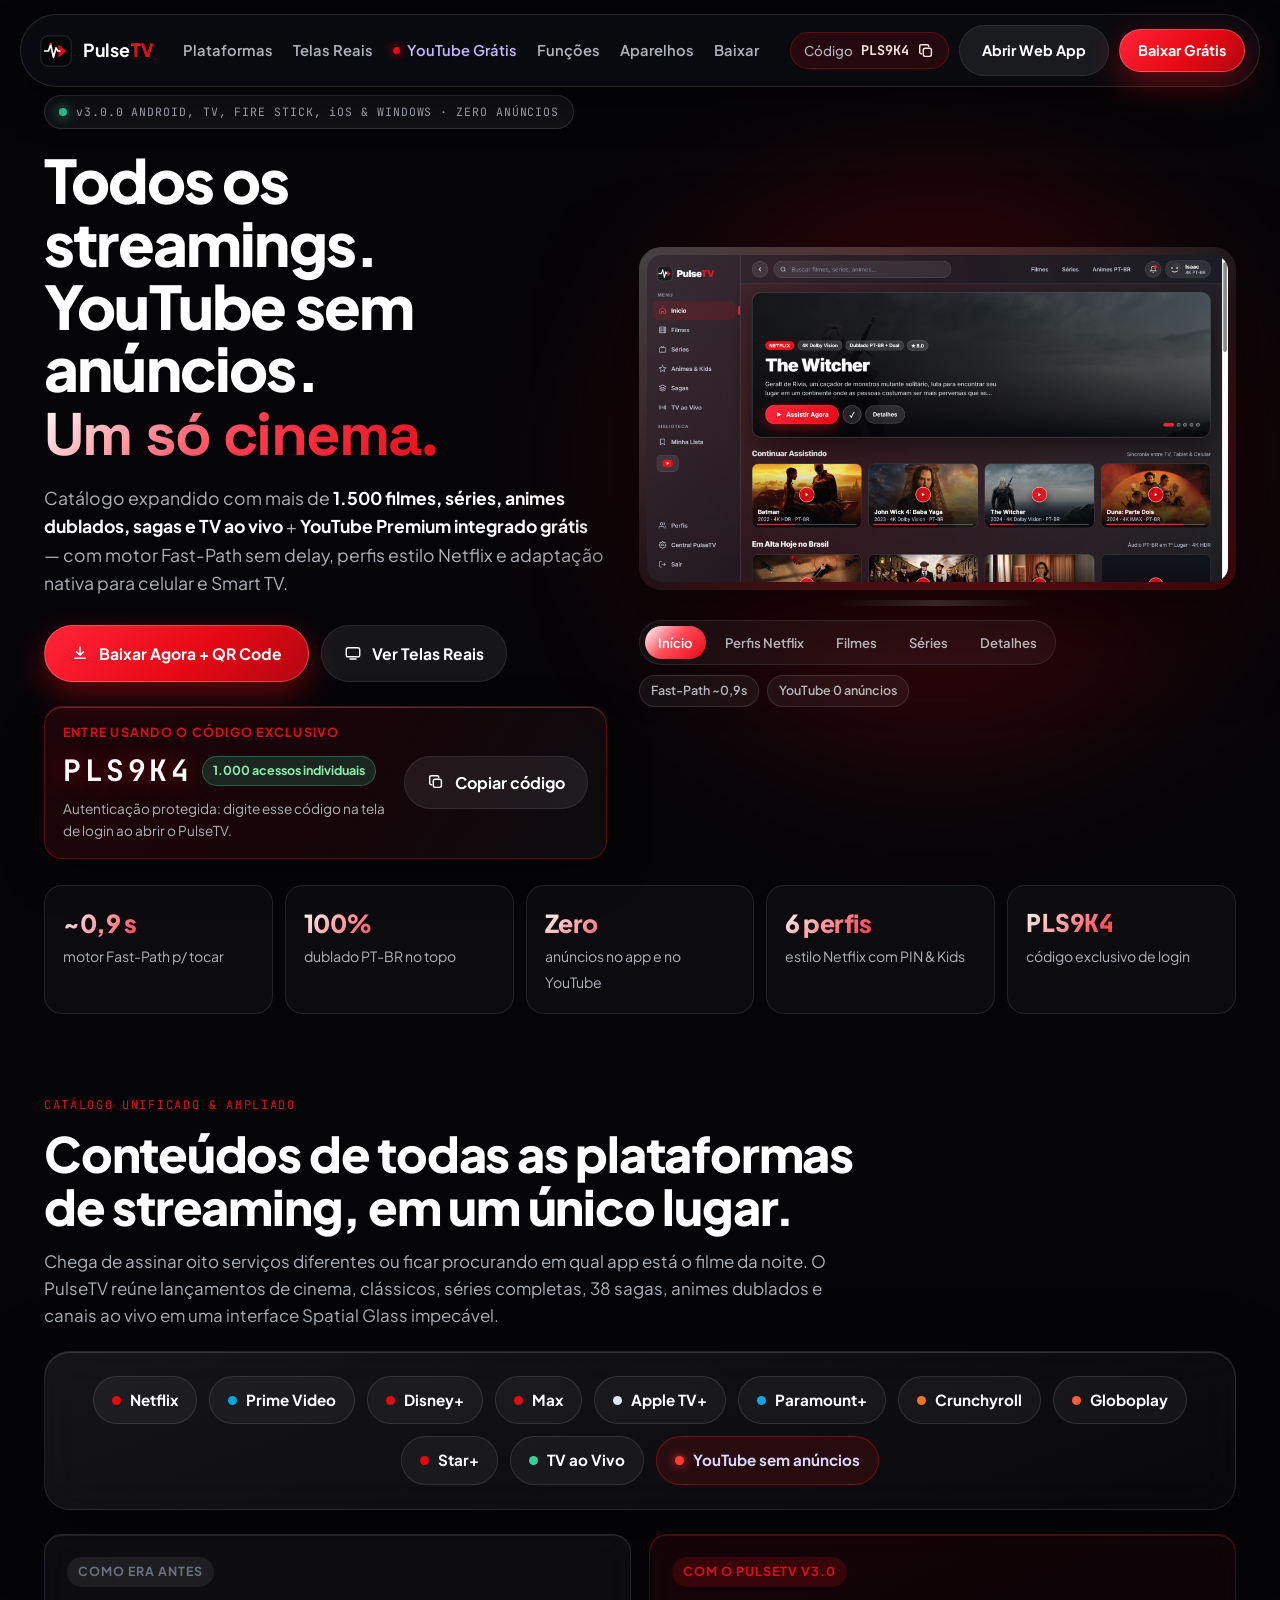
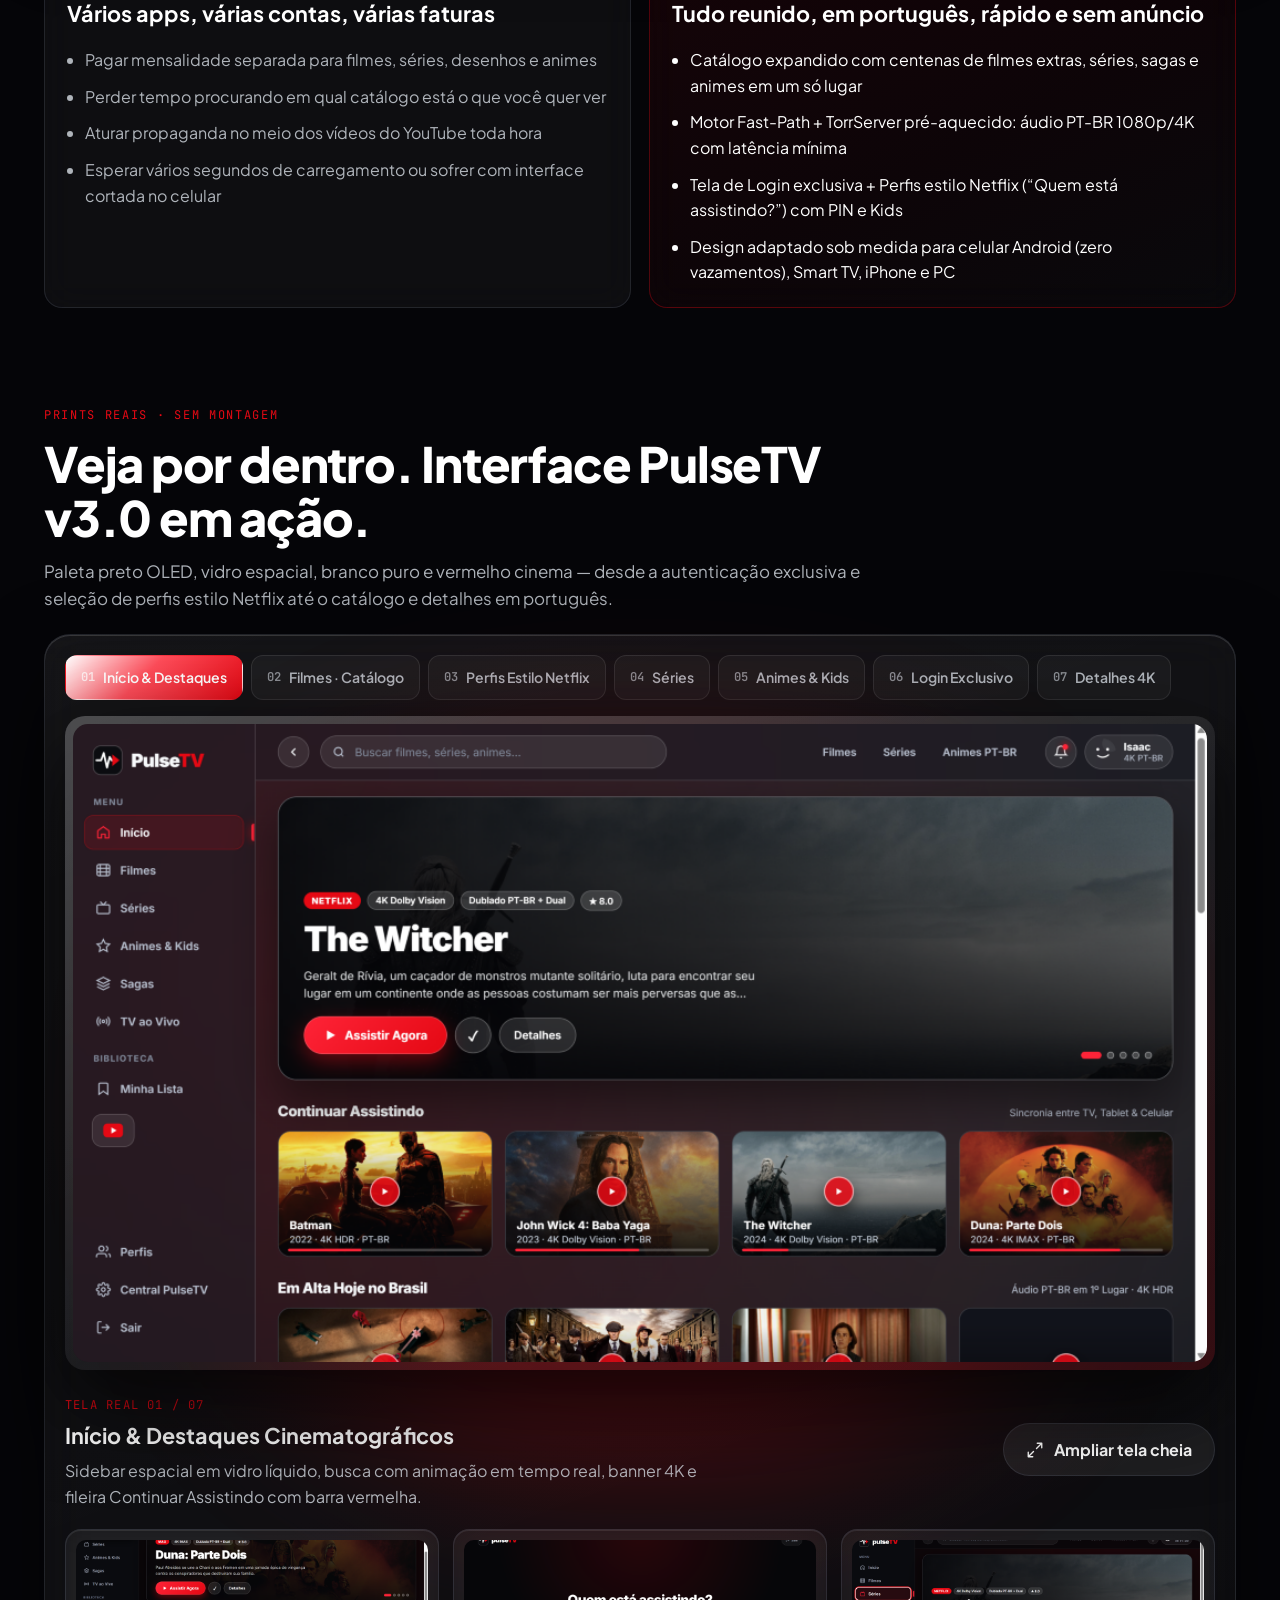
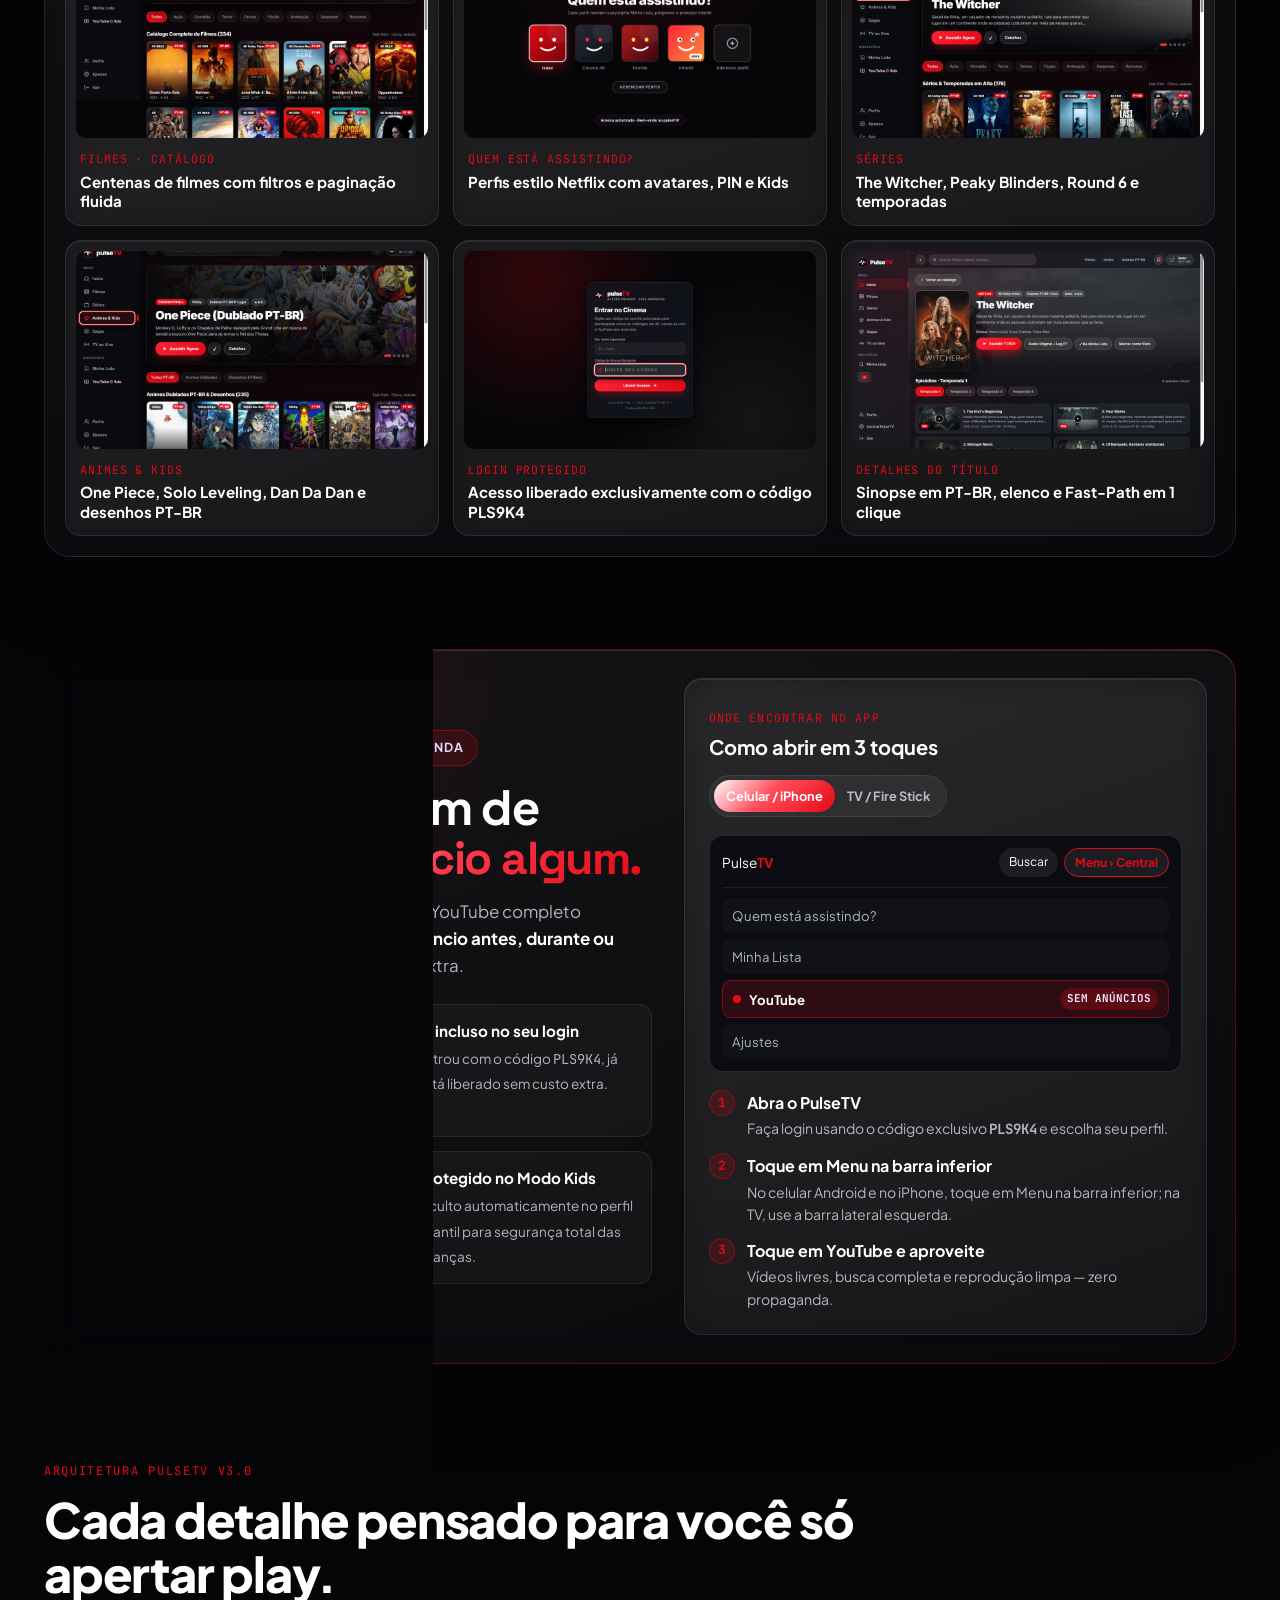
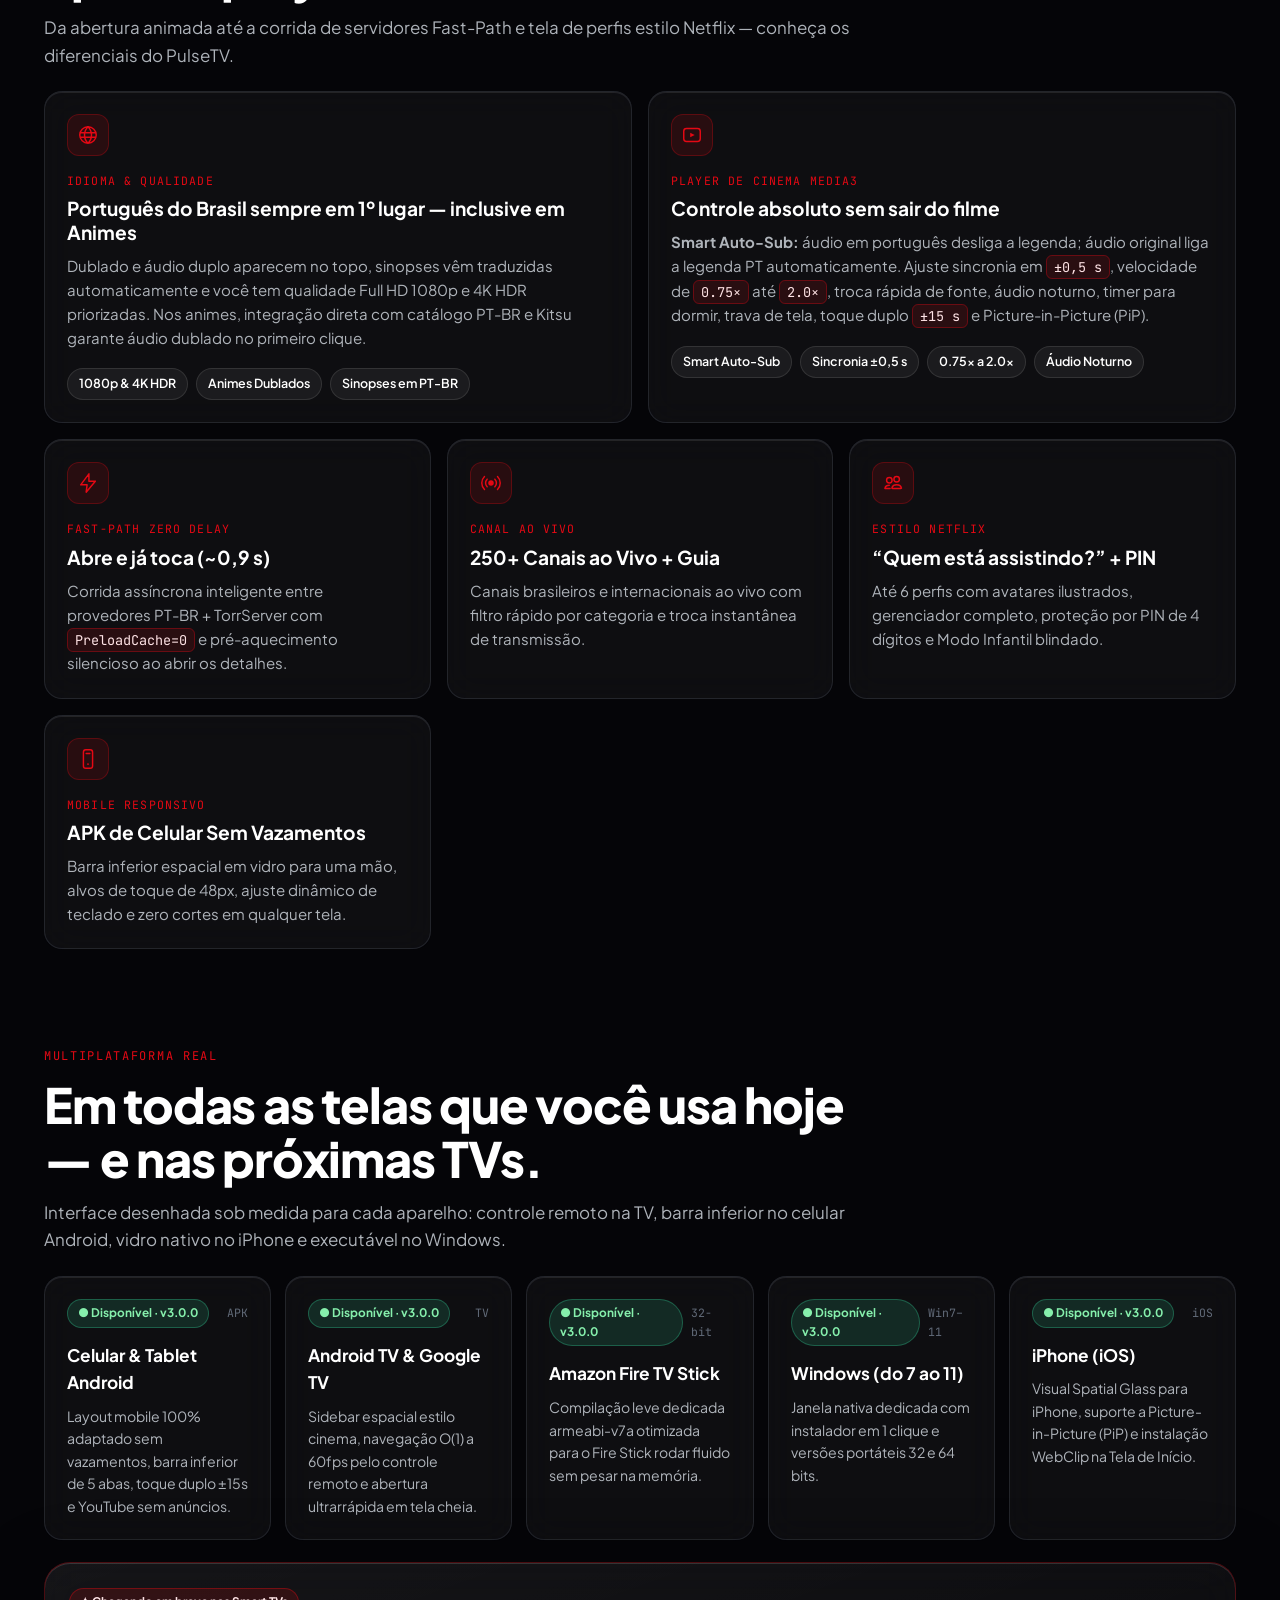
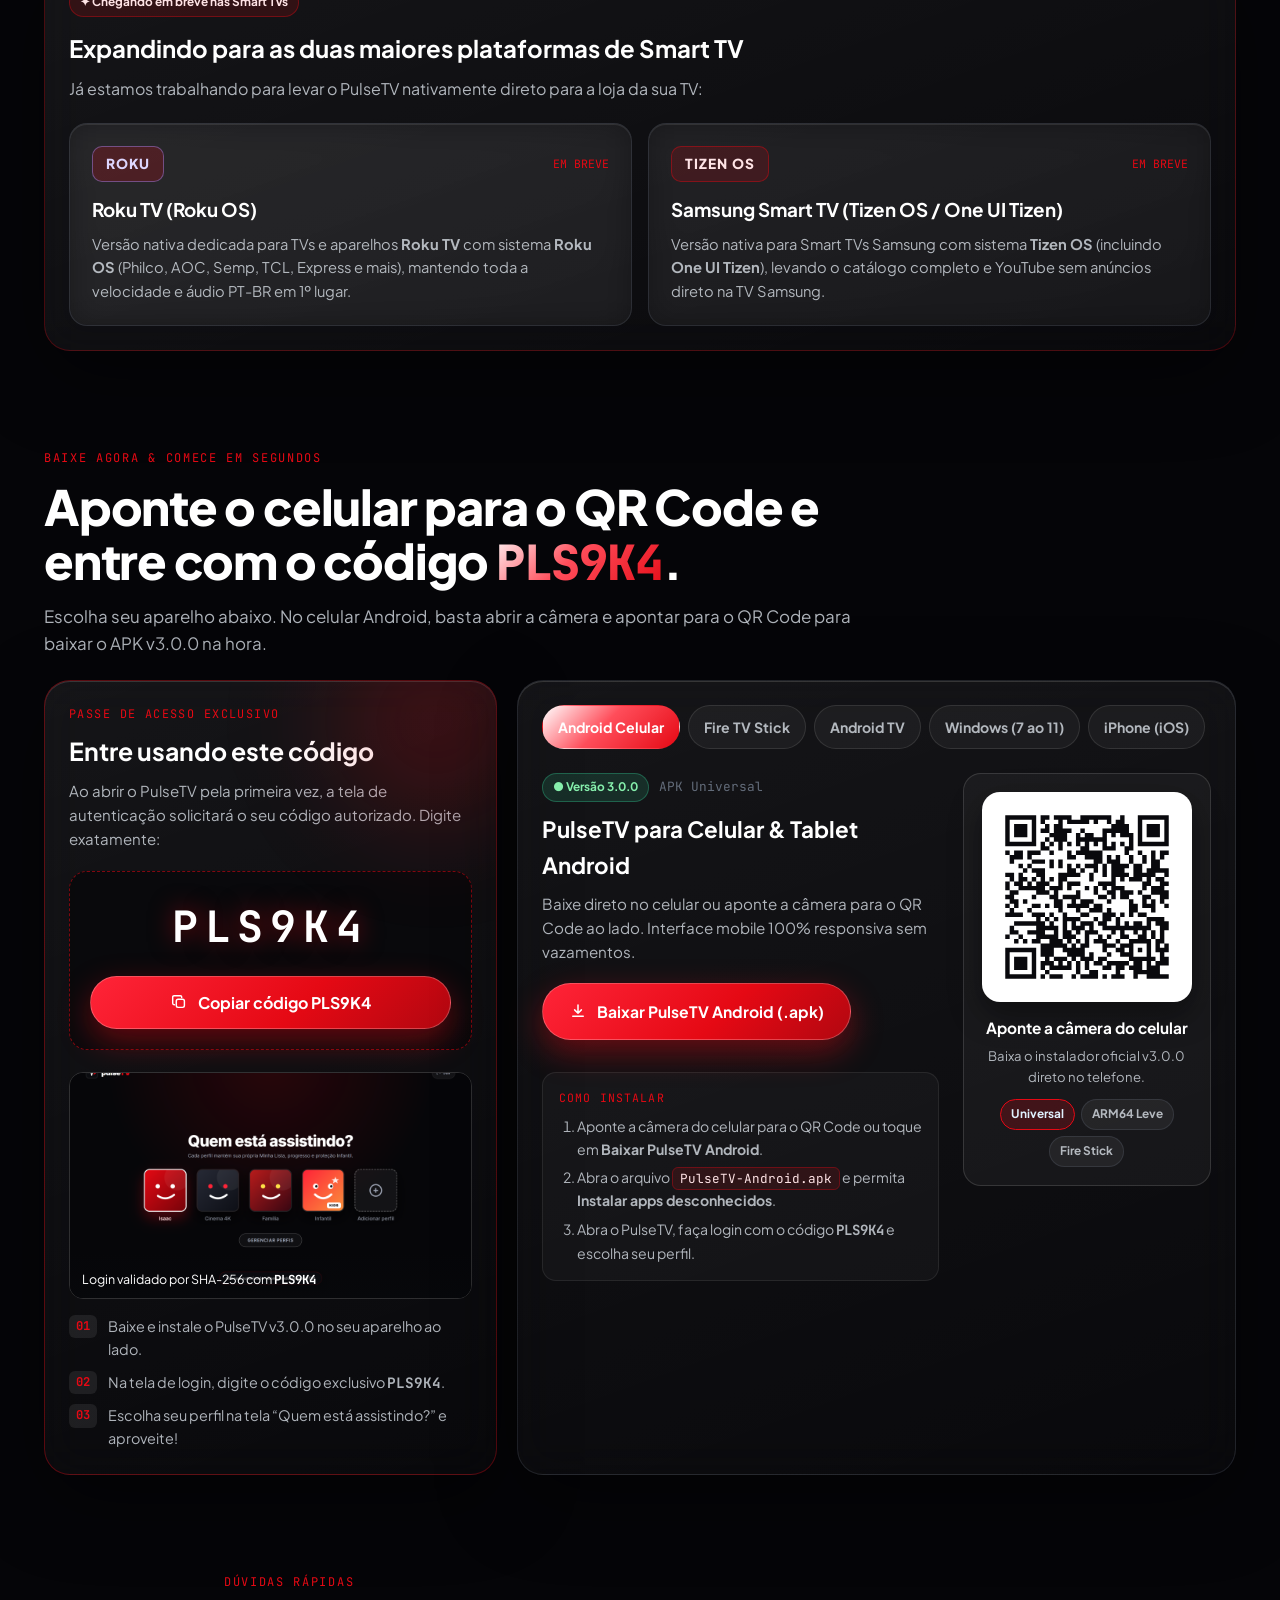
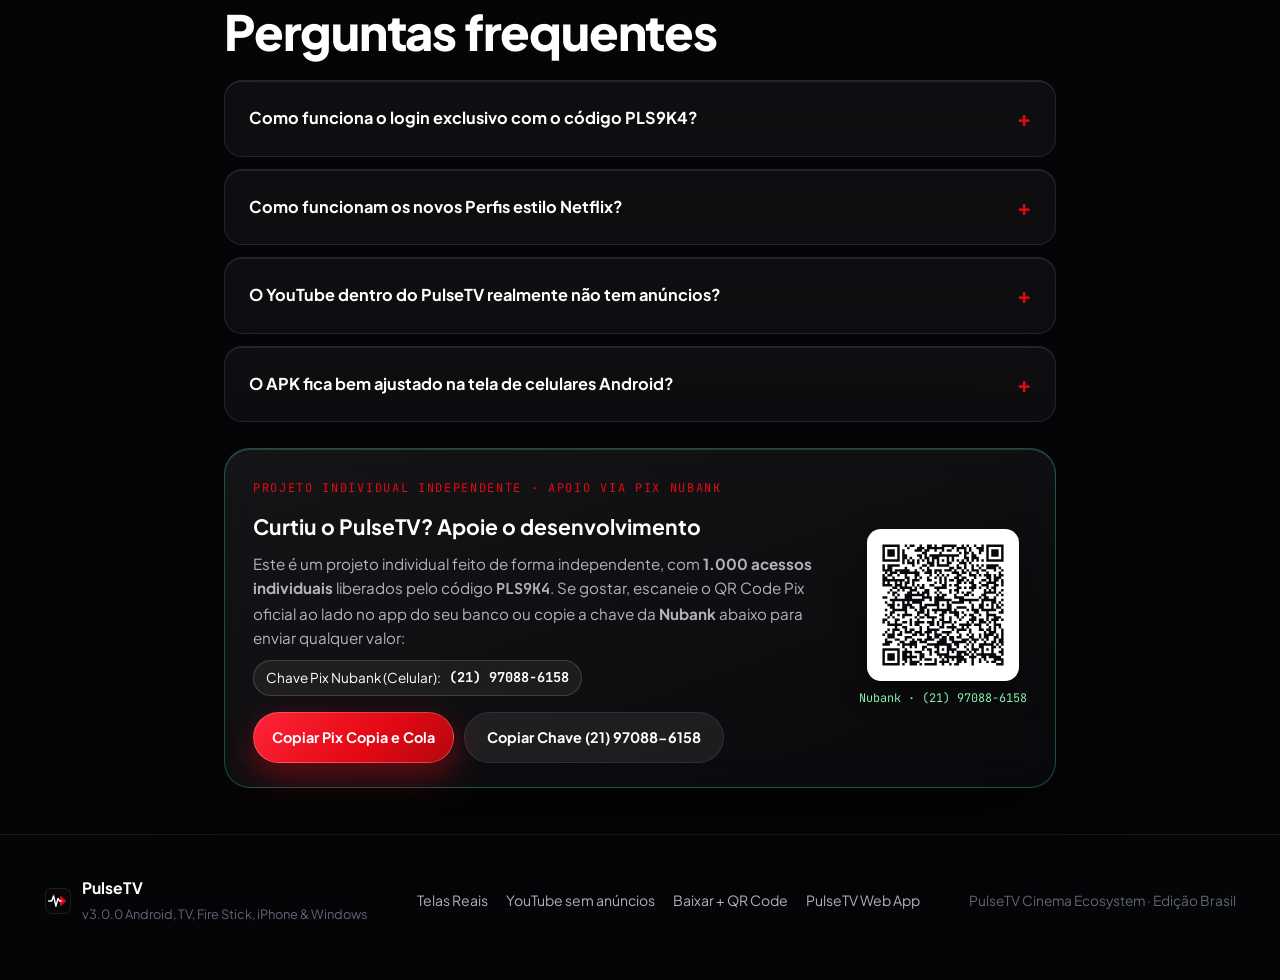
==== commit 0100a6d4: "PulseTV v3.0.0 — Spatial Glass, Netflix Player, Supabase Auth (PLS9K4) & Nubank Pix" ====
--- a/index.html
+++ b/index.html
@@ -3,21 +3,21 @@
 <head>
   <meta charset="utf-8">
   <meta name="viewport" content="width=device-width, initial-scale=1">
-  <title>AshOS TV — Todos os streamings, TV ao vivo e YouTube sem anúncios em uma só tela</title>
-  <meta name="description" content="Filmes, séries, animes dublados, desenhos, TV ao vivo e YouTube Premium sem anúncio algum — reunidos em português no Fire Stick, Android, Android TV, iPhone e Windows. Entre com o código ASH7X4.">
-  <meta name="theme-color" content="#07080B">
-  <meta property="og:title" content="AshOS TV — Todo o streaming em um só cinema">
-  <meta property="og:description" content="Conteúdos de todas as plataformas de streaming, TV ao vivo e YouTube sem anúncios. Baixe agora e entre usando o código ASH7X4.">
+  <title>PulseTV — Todos os streamings, TV ao vivo e YouTube sem anúncios em um só cinema</title>
+  <meta name="description" content="Filmes em 4K, séries, animes dublados, desenhos, TV ao vivo e YouTube Premium sem propaganda — reunidos em português no celular Android, Fire Stick, Android TV, iPhone e Windows. Entre com o código PLS9K4.">
+  <meta name="theme-color" content="#050508">
+  <meta property="og:title" content="PulseTV v3.0 — Todo o streaming em um só cinema">
+  <meta property="og:description" content="Catálogo expandido 4K, perfis estilo Netflix, motor Fast-Path sem delay e YouTube sem anúncios. Entre usando o código exclusivo PLS9K4.">
   <meta property="og:type" content="website">
-  <link rel="icon" href="assets/favicon.svg" type="image/svg+xml">
-  <link rel="apple-touch-icon" href="assets/icon-ashos.png">
+  <link rel="icon" href="assets/icons/favicon.svg" type="image/svg+xml">
+  <link rel="apple-touch-icon" href="assets/icons/icon-pulsetv.png">
   <link rel="preconnect" href="https://fonts.googleapis.com">
   <link rel="preconnect" href="https://fonts.gstatic.com" crossorigin>
   <link href="https://fonts.googleapis.com/css2?family=JetBrains+Mono:wght@500;700&family=Plus+Jakarta+Sans:wght@400;500;600;700;800&family=Space+Grotesk:wght@700&display=swap" rel="stylesheet">
   <link rel="stylesheet" href="css/style.css">
 </head>
 <body>
-  <!-- Fundo cinematográfico Cinema Prism -->
+  <!-- Fundo cinematográfico Pulse Prism -->
   <div class="cinema-backdrop" aria-hidden="true">
     <canvas id="prismCanvas"></canvas>
     <div class="aurora aurora-amber"></div>
@@ -25,12 +25,12 @@
     <div class="grain"></div>
   </div>
 
-  <!-- Navbar Liquid Glass Flutuante -->
+  <!-- Navbar Spatial Glass Flutuante -->
   <header class="navbar" id="navbar">
     <div class="navbar-inner">
-      <a class="brand" href="#topo" aria-label="AshOS TV — início">
-        <img src="assets/favicon.svg" alt="" width="34" height="34" class="brand-icon">
-        <span class="brand-text">AshOS<strong>TV</strong></span>
+      <a class="brand" href="#topo" aria-label="PulseTV — início">
+        <img src="assets/icons/favicon.svg" alt="" width="34" height="34" class="brand-icon">
+        <span class="brand-text">Pulse<strong>TV</strong></span>
       </a>
 
       <nav class="nav-links" aria-label="Navegação principal">
@@ -46,9 +46,9 @@
       </nav>
 
       <div class="nav-actions">
-        <button type="button" class="code-pill copy-code-btn" data-code="ASH7X4" aria-label="Copiar código de acesso ASH7X4">
+        <button type="button" class="code-pill copy-code-btn" data-code="PLS9K4" aria-label="Copiar código de acesso PLS9K4">
           <span class="code-pill-label">Código</span>
-          <strong class="mono">ASH7X4</strong>
+          <strong class="mono">PLS9K4</strong>
           <svg class="icon-svg" viewBox="0 0 20 20" fill="none" aria-hidden="true">
             <rect x="7" y="7" width="9" height="9" rx="2" stroke="currentColor" stroke-width="1.6"/>
             <path d="M13 5V4.5A1.5 1.5 0 0 0 11.5 3h-7A1.5 1.5 0 0 0 3 4.5v7A1.5 1.5 0 0 0 4.5 13H5" stroke="currentColor" stroke-width="1.6" stroke-linecap="round"/>
@@ -67,10 +67,10 @@
       <a href="#streamings">Plataformas reunidas</a>
       <a href="#telas-reais">Telas reais da interface</a>
       <a href="#youtube">YouTube Premium sem anúncios</a>
-      <a href="#funcoes">Todas as funções</a>
+      <a href="#funcoes">Todas as funções v3.0</a>
       <a href="#dispositivos">Aparelhos e Em Breve</a>
-      <a href="app/index.html">Abrir AshOS TV direto no Navegador</a>
-      <a href="#baixar" class="drawer-cta">Baixar + QR Code + Código ASH7X4</a>
+      <a href="app/index.html">Abrir PulseTV direto no Navegador</a>
+      <a href="#baixar" class="drawer-cta">Baixar + QR Code + Código PLS9K4</a>
     </div>
   </header>
 
@@ -81,17 +81,17 @@
         <div class="hero-copy">
           <div class="eyebrow">
             <span class="eyebrow-dot" aria-hidden="true"></span>
-            <span class="mono">ASHOS v2.0.1 · 8 SERVIDORES PT-BR · 196 CANAIS · ZERO ANÚNCIOS</span>
+            <span class="mono">v3.0.0 ANDROID, TV, FIRE STICK, iOS &amp; WINDOWS · ZERO ANÚNCIOS</span>
           </div>
 
           <h1 class="hero-title">
-            Todo o streaming.<br>
-            TV ao vivo &amp; YouTube livre.<br>
-            <em class="serif-accent">AshOS Cinema.</em>
+            Todos os streamings.<br>
+            YouTube sem anúncios.<br>
+            <em class="serif-accent">Um só cinema.</em>
           </h1>
 
           <p class="hero-subtitle">
-            Filmes, séries, animes dublados, desenhos, canais ao vivo e <strong>YouTube Premium sem propaganda alguma</strong> — tudo em português do Brasil primeiro, na sua TV, celular, iPhone ou Windows.
+            Catálogo expandido com mais de <strong>1.500 filmes, séries, animes dublados, sagas e TV ao vivo</strong> + <strong>YouTube Premium integrado grátis</strong> — com motor Fast-Path sem delay, perfis estilo Netflix e adaptação nativa para celular e Smart TV.
           </p>
 
           <div class="hero-ctas">
@@ -110,17 +110,17 @@
             </a>
           </div>
 
-          <!-- Cartão VIP do Código de Entrada -->
+          <!-- Cartão VIP do Código de Entrada Exclusivo -->
           <div class="vip-pass">
             <div class="vip-pass-left">
-              <span class="vip-label">Entre usando o código</span>
+              <span class="vip-label">Entre usando o código exclusivo</span>
               <div class="vip-code-row">
-                <span class="vip-code mono" id="heroCodeText">ASH7X4</span>
+                <span class="vip-code mono" id="heroCodeText">PLS9K4</span>
                 <span class="vip-badge">1.000 acessos individuais</span>
               </div>
-              <p class="vip-note">Digite esse código ao abrir o app para entrar direto no AshOS TV.</p>
-            </div>
-            <button type="button" class="btn btn-glass copy-code-btn" data-code="ASH7X4">
+              <p class="vip-note">Autenticação protegida: digite esse código na tela de login ao abrir o PulseTV.</p>
+            </div>
+            <button type="button" class="btn btn-glass copy-code-btn" data-code="PLS9K4">
               <svg class="icon-svg" viewBox="0 0 20 20" fill="none" aria-hidden="true">
                 <rect x="7" y="7" width="9" height="9" rx="2" stroke="currentColor" stroke-width="1.6"/>
                 <path d="M13 5V4.5A1.5 1.5 0 0 0 11.5 3h-7A1.5 1.5 0 0 0 3 4.5v7A1.5 1.5 0 0 0 4.5 13H5" stroke="currentColor" stroke-width="1.6" stroke-linecap="round"/>
@@ -130,7 +130,7 @@
           </div>
         </div>
 
-        <!-- Palco Visual Hero com Print Real em 1080p -->
+        <!-- Palco Visual Hero com Print Real da Nova Interface PulseTV -->
         <div class="hero-stage">
           <div class="stage-ambilight" id="heroAmbilight" aria-hidden="true"></div>
           <div class="tv-frame hero-tv-frame">
@@ -139,9 +139,9 @@
                 <img
                   id="heroPreviewImg"
                   src="assets/screens/inicio.png"
-                  alt="Tela inicial real do AshOS TV mostrando destaques de filmes, séries e navegação Liquid Glass"
-                  width="1920"
-                  height="1080"
+                  alt="Tela inicial real do PulseTV com sidebar espacial, destaque em 4K e fileiras 16:9"
+                  width="1440"
+                  height="810"
                   fetchpriority="high"
                 >
                 <div class="tv-glare" aria-hidden="true"></div>
@@ -150,18 +150,17 @@
             <div class="tv-stand" aria-hidden="true"></div>
           </div>
 
-          <!-- Chips flutuantes fora do conteúdo principal -->
           <div class="stage-hud">
             <div class="hud-pills" role="tablist" aria-label="Prévia rápida da interface">
-              <button type="button" class="hud-pill is-active" data-hero-screen="assets/screens/inicio.png" data-ambilight="amber">Início</button>
-              <button type="button" class="hud-pill" data-hero-screen="assets/screens/filmes-grade.png" data-ambilight="coral">Filmes</button>
-              <button type="button" class="hud-pill" data-hero-screen="assets/screens/series.png" data-ambilight="blue">Séries</button>
-              <button type="button" class="hud-pill" data-hero-screen="assets/screens/desenhos.png" data-ambilight="gold">Animes &amp; Desenhos</button>
-              <button type="button" class="hud-pill" data-hero-screen="assets/screens/detalhes.png" data-ambilight="amber">Detalhes</button>
+              <button type="button" class="hud-pill is-active" data-hero-screen="assets/screens/inicio.png">Início</button>
+              <button type="button" class="hud-pill" data-hero-screen="assets/screens/perfis-netflix.png">Perfis Netflix</button>
+              <button type="button" class="hud-pill" data-hero-screen="assets/screens/filmes-grade.png">Filmes</button>
+              <button type="button" class="hud-pill" data-hero-screen="assets/screens/series.png">Séries</button>
+              <button type="button" class="hud-pill" data-hero-screen="assets/screens/detalhes.png">Detalhes</button>
             </div>
             <div class="hud-tags">
+              <span class="hud-tag">Fast-Path ~0,9s</span>
               <span class="hud-tag">YouTube 0 anúncios</span>
-              <span class="hud-tag">Abre em 1,4s</span>
             </div>
           </div>
         </div>
@@ -170,8 +169,8 @@
       <!-- Barra de métricas reais -->
       <div class="container metrics-strip reveal">
         <div class="metric-item">
-          <strong class="metric-value">1,4 s</strong>
-          <span>para começar a tocar</span>
+          <strong class="metric-value">~0,9 s</strong>
+          <span>motor Fast-Path p/ tocar</span>
         </div>
         <div class="metric-item">
           <strong class="metric-value">100%</strong>
@@ -183,11 +182,11 @@
         </div>
         <div class="metric-item">
           <strong class="metric-value">6 perfis</strong>
-          <span>com PIN e Modo Infantil</span>
+          <span>estilo Netflix com PIN &amp; Kids</span>
         </div>
         <div class="metric-item">
-          <strong class="metric-value mono">ASH7X4</strong>
-          <span>código de entrada</span>
+          <strong class="metric-value mono">PLS9K4</strong>
+          <span>código exclusivo de login</span>
         </div>
       </div>
     </section>
@@ -196,10 +195,10 @@
     <section class="section" id="streamings">
       <div class="container">
         <div class="section-head reveal">
-          <span class="kicker mono">CATÁLOGO UNIFICADO</span>
+          <span class="kicker mono">CATÁLOGO UNIFICADO &amp; AMPLIADO</span>
           <h2>Conteúdos de todas as plataformas de streaming, em um único lugar.</h2>
           <p class="section-sub">
-            Chega de assinar oito serviços diferentes ou ficar procurando em qual app está o filme da noite. O AshOS TV reúne os lançamentos, clássicos, séries, animes e desenhos de todas as grandes plataformas em uma interface única e organizada.
+            Chega de assinar oito serviços diferentes ou ficar procurando em qual app está o filme da noite. O PulseTV reúne lançamentos de cinema, clássicos, séries completas, 38 sagas, animes dublados e canais ao vivo em uma interface Spatial Glass impecável.
           </p>
         </div>
 
@@ -229,20 +228,20 @@
               <li>Pagar mensalidade separada para filmes, séries, desenhos e animes</li>
               <li>Perder tempo procurando em qual catálogo está o que você quer ver</li>
               <li>Aturar propaganda no meio dos vídeos do YouTube toda hora</li>
-              <li>Começar na TV e não conseguir continuar direto no celular ou PC</li>
+              <li>Esperar vários segundos de carregamento ou sofrer com interface cortada no celular</li>
             </ul>
           </article>
 
           <article class="glass-card compare-lume spotlight-card">
             <div class="compare-head">
-              <span class="compare-tag compare-tag-lume">Com o AshOS TV</span>
-              <h3>Tudo reunido, em português e sem anúncio</h3>
+              <span class="compare-tag compare-tag-lume">Com o PulseTV v3.0</span>
+              <h3>Tudo reunido, em português, rápido e sem anúncio</h3>
             </div>
             <ul class="compare-list">
-              <li>Catálogo completo com produções de todas as plataformas de streaming num só lugar</li>
-              <li>Áudio dublado em português do Brasil e qualidade 1080p / 4K priorizados</li>
-              <li>YouTube Premium integrado grátis, sem anúncio antes, durante ou depois</li>
-              <li>Começa na TV da sala e continua do mesmo segundo no celular, iPhone ou Windows</li>
+              <li>Catálogo expandido com centenas de filmes extras, séries, sagas e animes em um só lugar</li>
+              <li>Motor Fast-Path + TorrServer pré-aquecido: áudio PT-BR 1080p/4K com latência mínima</li>
+              <li>Tela de Login exclusiva + Perfis estilo Netflix (“Quem está assistindo?”) com PIN e Kids</li>
+              <li>Design adaptado sob medida para celular Android (zero vazamentos), Smart TV, iPhone e PC</li>
             </ul>
           </article>
         </div>
@@ -254,14 +253,14 @@
       <div class="container">
         <div class="section-head reveal">
           <span class="kicker mono">PRINTS REAIS · SEM MONTAGEM</span>
-          <h2>Veja por dentro. Interface real em ação.</h2>
+          <h2>Veja por dentro. Interface PulseTV v3.0 em ação.</h2>
           <p class="section-sub">
-            Estética cinema em vidro líquido, foco nítido para controle remoto na TV e toque instantâneo no celular. Clique em qualquer tela abaixo para explorar ou ampliar em tela cheia.
+            Paleta preto OLED, vidro espacial, branco puro e vermelho cinema — desde a autenticação exclusiva e seleção de perfis estilo Netflix até o catálogo e detalhes em português.
           </p>
         </div>
 
         <div class="showcase-shell glass-panel reveal">
-          <div class="showcase-tabs" role="tablist" aria-label="Telas reais do AshOS TV">
+          <div class="showcase-tabs" role="tablist" aria-label="Telas reais do PulseTV">
             <button type="button" class="showcase-tab is-active" role="tab" aria-selected="true" data-index="0">
               <span class="tab-num mono">01</span>
               <span class="tab-title">Início &amp; Destaques</span>
@@ -272,7 +271,7 @@
             </button>
             <button type="button" class="showcase-tab" role="tab" aria-selected="false" data-index="2">
               <span class="tab-num mono">03</span>
-              <span class="tab-title">Filmes · Destaques</span>
+              <span class="tab-title">Perfis Estilo Netflix</span>
             </button>
             <button type="button" class="showcase-tab" role="tab" aria-selected="false" data-index="3">
               <span class="tab-num mono">04</span>
@@ -280,15 +279,15 @@
             </button>
             <button type="button" class="showcase-tab" role="tab" aria-selected="false" data-index="4">
               <span class="tab-num mono">05</span>
-              <span class="tab-title">Animes &amp; Desenhos</span>
+              <span class="tab-title">Animes &amp; Kids</span>
             </button>
             <button type="button" class="showcase-tab" role="tab" aria-selected="false" data-index="5">
               <span class="tab-num mono">06</span>
-              <span class="tab-title">Novos Episódios</span>
+              <span class="tab-title">Login Exclusivo</span>
             </button>
             <button type="button" class="showcase-tab" role="tab" aria-selected="false" data-index="6">
               <span class="tab-num mono">07</span>
-              <span class="tab-title">Detalhes</span>
+              <span class="tab-title">Detalhes 4K</span>
             </button>
           </div>
 
@@ -300,9 +299,9 @@
                   <img
                     id="showcaseImg"
                     src="assets/screens/inicio.png"
-                    alt="Tela inicial real do AshOS TV com destaques e menu superior"
-                    width="1920"
-                    height="1080"
+                    alt="Tela inicial real do PulseTV com sidebar espacial e destaques"
+                    width="1440"
+                    height="810"
                     loading="lazy"
                   >
                 </div>
@@ -311,7 +310,7 @@
                 <div>
                   <span class="caption-badge mono" id="showcaseBadge">TELA REAL 01 / 07</span>
                   <h3 id="showcaseTitle">Início &amp; Destaques Cinematográficos</h3>
-                  <p id="showcaseDesc">Abertura instantânea com carrossel em destaque duplo, bordas luminosas nítidas e acesso direto ao que você estava assistindo.</p>
+                  <p id="showcaseDesc">Sidebar espacial em vidro líquido, busca com animação em tempo real, banner 4K e fileira Continuar Assistindo com barra vermelha.</p>
                 </div>
                 <button type="button" class="btn btn-glass" id="openLightboxBtn">
                   <svg class="icon-svg" viewBox="0 0 24 24" fill="none" aria-hidden="true">
@@ -323,64 +322,64 @@
             </figure>
           </div>
 
-          <div class="screens-mosaic" aria-label="Galeria de telas reais do AshOS TV">
+          <div class="screens-mosaic" aria-label="Galeria de telas reais do PulseTV">
             <button type="button" class="mosaic-card glass-card" data-mosaic-index="1">
               <div class="mosaic-media">
-                <img src="assets/screens/filmes-grade.png" alt="Catálogo completo de Filmes com capas e filtros de gênero no AshOS TV" loading="lazy">
+                <img src="assets/screens/filmes-grade.png" alt="Catálogo expandido de Filmes no PulseTV" loading="lazy">
               </div>
               <div class="mosaic-meta">
                 <span class="mono mosaic-tag">FILMES · CATÁLOGO</span>
-                <strong>Grade completa com filtros por gênero</strong>
+                <strong>Centenas de filmes com filtros e paginação fluida</strong>
+              </div>
+            </button>
+
+            <button type="button" class="mosaic-card glass-card" data-mosaic-index="2">
+              <div class="mosaic-media">
+                <img src="assets/screens/perfis-netflix.png" alt="Tela Quem está assistindo? estilo Netflix no PulseTV" loading="lazy">
+              </div>
+              <div class="mosaic-meta">
+                <span class="mono mosaic-tag">QUEM ESTÁ ASSISTINDO?</span>
+                <strong>Perfis estilo Netflix com avatares, PIN e Kids</strong>
               </div>
             </button>
 
             <button type="button" class="mosaic-card glass-card" data-mosaic-index="3">
               <div class="mosaic-media">
-                <img src="assets/screens/series.png" alt="Tela de Séries com lançamentos e produções em alta no AshOS TV" loading="lazy">
+                <img src="assets/screens/series.png" alt="Tela de Séries em alta no PulseTV" loading="lazy">
               </div>
               <div class="mosaic-meta">
                 <span class="mono mosaic-tag">SÉRIES</span>
-                <strong>Lançamentos, temporadas e séries em alta</strong>
+                <strong>The Witcher, Peaky Blinders, Round 6 e temporadas</strong>
               </div>
             </button>
 
             <button type="button" class="mosaic-card glass-card" data-mosaic-index="4">
               <div class="mosaic-media">
-                <img src="assets/screens/desenhos.png" alt="Tela de Desenhos e Animes com Black Clover, Attack on Titan e One Piece" loading="lazy">
+                <img src="assets/screens/desenhos.png" alt="Animes Dublados PT-BR e Desenhos no PulseTV" loading="lazy">
               </div>
               <div class="mosaic-meta">
-                <span class="mono mosaic-tag">ANIMES &amp; DESENHOS</span>
-                <strong>Animes dublados e desenhos separados</strong>
-              </div>
-            </button>
-
-            <button type="button" class="mosaic-card glass-card" data-mosaic-index="2">
-              <div class="mosaic-media">
-                <img src="assets/screens/filmes.png" alt="Tela de Filmes com destaques duplos e fileira Em alta no AshOS TV" loading="lazy">
-              </div>
-              <div class="mosaic-meta">
-                <span class="mono mosaic-tag">FILMES · DESTAQUES</span>
-                <strong>Estreias no topo e fileiras organizadas</strong>
+                <span class="mono mosaic-tag">ANIMES &amp; KIDS</span>
+                <strong>One Piece, Solo Leveling, Dan Da Dan e desenhos PT-BR</strong>
               </div>
             </button>
 
             <button type="button" class="mosaic-card glass-card" data-mosaic-index="5">
               <div class="mosaic-media">
-                <img src="assets/screens/fileiras.png" alt="Tela inicial descendo mostrando novos episódios e lembretes" loading="lazy">
+                <img src="assets/screens/login-auth.png" alt="Tela de Login exclusivo por código SHA-256 no PulseTV" loading="lazy">
               </div>
               <div class="mosaic-meta">
-                <span class="mono mosaic-tag">INÍCIO · NOVIDADES</span>
-                <strong>Avisos de novos episódios e lembretes</strong>
+                <span class="mono mosaic-tag">LOGIN PROTEGIDO</span>
+                <strong>Acesso liberado exclusivamente com o código PLS9K4</strong>
               </div>
             </button>
 
             <button type="button" class="mosaic-card glass-card" data-mosaic-index="6">
               <div class="mosaic-media">
-                <img src="assets/screens/detalhes.png" alt="Tela de detalhes de filme com sinopse em português e 1080p" loading="lazy">
+                <img src="assets/screens/detalhes.png" alt="Tela de detalhes de filme com sinopse PT-BR no PulseTV" loading="lazy">
               </div>
               <div class="mosaic-meta">
                 <span class="mono mosaic-tag">DETALHES DO TÍTULO</span>
-                <strong>Sinopse em PT-BR, elenco e play em 1 clique</strong>
+                <strong>Sinopse em PT-BR, elenco e Fast-Path em 1 clique</strong>
               </div>
             </button>
           </div>
@@ -399,28 +398,28 @@
                 <svg class="icon-svg" viewBox="0 0 24 24" fill="currentColor" aria-hidden="true">
                   <path d="M21.8 8.001a2.75 2.75 0 0 0-1.94-1.94C18.14 5.6 12 5.6 12 5.6s-6.14 0-7.86.46A2.75 2.75 0 0 0 2.2 8.001C1.74 9.72 1.74 12 1.74 12s0 2.28.46 3.999a2.75 2.75 0 0 0 1.94 1.94C5.86 18.4 12 18.4 12 18.4s6.14 0 7.86-.46a2.75 2.75 0 0 0 1.94-1.94C22.26 14.28 22.26 12 22.26 12s0-2.28-.46-3.999ZM9.9 14.9V9.1l5.2 2.9-5.2 2.9Z"/>
                 </svg>
-                <span>BÔNUS INCLUSO NO ASHOS TV · ZERO PROPAGANDA</span>
+                <span>BÔNUS INCLUSO NO PULSETV · ZERO PROPAGANDA</span>
               </div>
 
               <h2>YouTube Premium de graça, <em class="serif-accent">sem anúncio algum.</em></h2>
 
               <p class="yt-lead">
-                Dentro do próprio AshOS TV você já ganha um YouTube completo integrado — <strong>sem nenhum anúncio antes, durante ou depois dos vídeos</strong>, e sem pagar assinatura extra.
+                Dentro do próprio PulseTV você já ganha um YouTube completo integrado de forma limpa — <strong>sem nenhum anúncio antes, durante ou depois dos vídeos</strong>, e sem pagar assinatura extra.
               </p>
 
               <div class="yt-perks">
                 <div class="yt-perk">
                   <span class="perk-check">✓</span>
                   <div>
-                    <strong>Zero propagandas</strong>
-                    <span>Assista a músicas, podcasts, aulas e canais inteiros sem interrupções.</span>
+                    <strong>Zero propagandas </strong>
+                    <span>Assista a músicas, podcasts, aulas e canais inteiros sem interrupções comerciais.</span>
                   </div>
                 </div>
                 <div class="yt-perk">
                   <span class="perk-check">✓</span>
                   <div>
-                    <strong>Já incluso na sua conta</strong>
-                    <span>Entrou com o código <span class="mono">ASH7X4</span>, já está liberado sem custo extra.</span>
+                    <strong>Já incluso no seu login</strong>
+                    <span>Entrou com o código <span class="mono">PLS9K4</span>, já está liberado sem custo extra.</span>
                   </div>
                 </div>
                 <div class="yt-perk">
@@ -434,7 +433,7 @@
                   <span class="perk-check">✓</span>
                   <div>
                     <strong>Protegido no Modo Kids</strong>
-                    <span>Oculto automaticamente no perfil Infantil para segurança das crianças.</span>
+                    <span>Oculto automaticamente no perfil Infantil para segurança total das crianças.</span>
                   </div>
                 </div>
               </div>
@@ -455,15 +454,15 @@
 
               <div class="yt-mini-ui" id="ytMiniUi">
                 <div class="mini-ui-bar">
-                  <span class="mini-logo">AshOS<strong>TV</strong></span>
+                  <span class="mini-logo">Pulse<strong>TV</strong></span>
                   <div class="mini-ui-right">
                     <span class="mini-pill" id="miniUiSearch">Buscar</span>
-                    <span class="mini-pill mini-pill-highlight" id="miniUiTrigger">••• Perfil</span>
+                    <span class="mini-pill mini-pill-highlight" id="miniUiTrigger">Menu › Central</span>
                   </div>
                 </div>
                 <div class="mini-ui-menu">
-                  <div class="mini-menu-item">Minha Conta</div>
-                  <div class="mini-menu-item">Trocar de Perfil</div>
+                  <div class="mini-menu-item">Quem está assistindo?</div>
+                  <div class="mini-menu-item">Minha Lista</div>
                   <div class="mini-menu-item mini-menu-yt">
                     <span class="mini-yt-dot"></span>
                     <span>YouTube</span>
@@ -477,15 +476,15 @@
                 <li>
                   <span class="step-num mono">1</span>
                   <div>
-                    <strong>Abra o AshOS TV</strong>
-                    <p>Entre normalmente com sua conta ou usando o código <strong class="mono">ASH7X4</strong>.</p>
+                    <strong>Abra o PulseTV</strong>
+                    <p>Faça login usando o código exclusivo <strong class="mono">PLS9K4</strong> e escolha seu perfil.</p>
                   </div>
                 </li>
                 <li>
                   <span class="step-num mono">2</span>
                   <div>
-                    <strong id="ytStep2Title">Toque nos três pontinhos (•••)</strong>
-                    <p id="ytStep2Desc">No celular Android e no iPhone, eles ficam lá no topo, bem ao lado da lupa de busca.</p>
+                    <strong id="ytStep2Title">Toque em Menu na barra inferior</strong>
+                    <p id="ytStep2Desc">No celular Android e no iPhone, toque em Menu na barra inferior; na TV, use a barra lateral esquerda.</p>
                   </div>
                 </li>
                 <li>
@@ -506,10 +505,10 @@
     <section class="section" id="funcoes">
       <div class="container">
         <div class="section-head reveal">
-          <span class="kicker mono">TUDO O QUE VOCÊ GANHA</span>
+          <span class="kicker mono">ARQUITETURA PULSETV v3.0</span>
           <h2>Cada detalhe pensado para você só apertar play.</h2>
           <p class="section-sub">
-            Do áudio dublado em português até a sincronia fina de legenda dentro do vídeo — conheça todas as funções exclusivas do AshOS TV.
+            Da abertura animada até a corrida de servidores Fast-Path e tela de perfis estilo Netflix — conheça os diferenciais do PulseTV.
           </p>
         </div>
 
@@ -523,12 +522,12 @@
             <span class="bento-tag mono">IDIOMA &amp; QUALIDADE</span>
             <h3>Português do Brasil sempre em 1º lugar — inclusive em Animes</h3>
             <p>
-              Dublado e áudio duplo aparecem no topo, sinopses e títulos vêm traduzidos, e você tem qualidade Full HD 1080p e 4K priorizadas. Nos animes, um filtro inteligente garante áudio realmente dublado em PT-BR no primeiro clique, sem surpresa em outro idioma.
+              Dublado e áudio duplo aparecem no topo, sinopses vêm traduzidas automaticamente e você tem qualidade Full HD 1080p e 4K HDR priorizadas. Nos animes, integração direta com catálogo PT-BR e Kitsu garante áudio dublado no primeiro clique.
             </p>
             <div class="bento-chips">
-              <span>1080p &amp; 4K</span>
+              <span>1080p &amp; 4K HDR</span>
               <span>Animes Dublados</span>
-              <span>Trailers em PT-BR</span>
+              <span>Sinopses em PT-BR</span>
             </div>
           </article>
 
@@ -539,16 +538,16 @@
                 <path d="m10 9.5 5 2.5-5 2.5v-5Z" fill="currentColor"/>
               </svg>
             </div>
-            <span class="bento-tag mono">PLAYER DE CINEMA</span>
+            <span class="bento-tag mono">PLAYER DE CINEMA MEDIA3</span>
             <h3>Controle absoluto sem sair do filme</h3>
             <p>
-              <strong>Smart Auto-Sub:</strong> áudio em português desliga a legenda; áudio original liga a legenda PT automaticamente. Ajuste sincronia de legenda em <code>±0,5 s</code>, escolha velocidade de <code>0.75×</code> até <code>2.0×</code>, troque de versão dentro do próprio player, ative áudio noturno, timer para dormir, trava de tela, toque duplo <code>±15 s</code> no celular e Picture-in-Picture (PiP) no iPhone.
+              <strong>Smart Auto-Sub:</strong> áudio em português desliga a legenda; áudio original liga a legenda PT automaticamente. Ajuste sincronia em <code>±0,5 s</code>, velocidade de <code>0.75×</code> até <code>2.0×</code>, troca rápida de fonte, áudio noturno, timer para dormir, trava de tela, toque duplo <code>±15 s</code> e Picture-in-Picture (PiP).
             </p>
             <div class="bento-chips">
               <span>Smart Auto-Sub</span>
               <span>Sincronia ±0,5 s</span>
               <span>0.75× a 2.0×</span>
-              <span>Modo Noturno</span>
+              <span>Áudio Noturno</span>
             </div>
           </article>
 
@@ -558,10 +557,10 @@
                 <path d="M13 2 4 14h7l-1 8 10-12h-7l0-8Z" stroke="currentColor" stroke-width="1.6" stroke-linejoin="round"/>
               </svg>
             </div>
-            <span class="bento-tag mono">VELOCIDADE</span>
-            <h3>Abre e já toca (~1,4 s)</h3>
+            <span class="bento-tag mono">FAST-PATH ZERO DELAY</span>
+            <h3>Abre e já toca (~0,9 s)</h3>
             <p>
-              Abertura animada Cinema Prism super leve e pré-carregamento inteligente do filme e do próximo episódio antes mesmo de você terminar o atual.
+              Corrida assíncrona inteligente entre provedores PT-BR + TorrServer com <code>PreloadCache=0</code> e pré-aquecimento silencioso ao abrir os detalhes.
             </p>
           </article>
 
@@ -573,9 +572,9 @@
               </svg>
             </div>
             <span class="bento-tag mono">CANAL AO VIVO</span>
-            <h3>TV ao Vivo + Guia de Programação</h3>
+            <h3>250+ Canais ao Vivo + Guia</h3>
             <p>
-              Canais ao vivo na palma da mão com guia de programação completo das próximas 12h a 24h e troca instantânea de canal.
+              Canais brasileiros e internacionais ao vivo com filtro rápido por categoria e troca instantânea de transmissão.
             </p>
           </article>
 
@@ -585,37 +584,10 @@
                 <path d="M16 11a3 3 0 1 0-3-3 3 3 0 0 0 3 3ZM8 12a3 3 0 1 0-3-3 3 3 0 0 0 3 3Zm8 2c-2.3 0-4.5 1.1-5.2 3.2-.2.5.2.8.7.8h9c.5 0 .9-.3.7-.8-.7-2.1-2.9-3.2-5.2-3.2ZM8 14.5c-2.2 0-4.2 1-4.8 3-.2.4.1.5.5.5h5.1" stroke="currentColor" stroke-width="1.6" stroke-linecap="round"/>
               </svg>
             </div>
-            <span class="bento-tag mono">FAMÍLIA &amp; KIDS</span>
-            <h3>Até 6 perfis com PIN e Modo Infantil</h3>
+            <span class="bento-tag mono">ESTILO NETFLIX</span>
+            <h3>“Quem está assistindo?” + PIN</h3>
             <p>
-              Cada pessoa tem sua lista e progresso separados. O Perfil Infantil é blindado só com desenhos, limite de tempo por dia e zero acesso adulto.
-            </p>
-          </article>
-
-          <article class="glass-card bento-card spotlight-card reveal">
-            <div class="bento-icon">
-              <svg viewBox="0 0 24 24" fill="none" aria-hidden="true">
-                <rect x="2" y="5" width="14" height="10" rx="2" stroke="currentColor" stroke-width="1.6"/>
-                <rect x="15" y="10" width="7" height="10" rx="1.8" fill="#07080B" stroke="currentColor" stroke-width="1.6"/>
-              </svg>
-            </div>
-            <span class="bento-tag mono">SINCRONIA TOTAL</span>
-            <h3>Continuar Assistindo entre telas</h3>
-            <p>
-              Comece na TV da sala, continue no celular no caminho e termine no PC — no mesmo segundo, com botão <code>✓ Já assisti</code> e aba de concluídos.
-            </p>
-          </article>
-
-          <article class="glass-card bento-card spotlight-card reveal">
-            <div class="bento-icon">
-              <svg viewBox="0 0 24 24" fill="none" aria-hidden="true">
-                <path d="M4 7h16M4 12h10M4 17h13m3-6 2 2-2 2" stroke="currentColor" stroke-width="1.6" stroke-linecap="round" stroke-linejoin="round"/>
-              </svg>
-            </div>
-            <span class="bento-tag mono">SÉRIES &amp; SAGAS</span>
-            <h3>Pula abertura, Sagas &amp; Em Breve</h3>
-            <p>
-              Contagem automática do próximo episódio, aviso de episódio novo, franquias completas na ordem certa e lembretes de estreias na aba <em>Em Breve</em>.
+              Até 6 perfis com avatares ilustrados, gerenciador completo, proteção por PIN de 4 dígitos e Modo Infantil blindado.
             </p>
           </article>
 
@@ -627,23 +599,10 @@
                 <path d="M10 6h4" stroke="currentColor" stroke-width="1.6" stroke-linecap="round"/>
               </svg>
             </div>
-            <span class="bento-tag mono">CONTROLE NA MÃO</span>
-            <h3>Celular vira controle remoto</h3>
+            <span class="bento-tag mono">MOBILE RESPONSIVO</span>
+            <h3>APK de Celular Sem Vazamentos</h3>
             <p>
-              Escolha o filme ou a série navegando pelo celular e envie com um toque para tocar direto na tela grande da TV da sala.
-            </p>
-          </article>
-
-          <article class="glass-card bento-card spotlight-card reveal">
-            <div class="bento-icon">
-              <svg viewBox="0 0 24 24" fill="none" aria-hidden="true">
-                <path d="M20 12a8 8 0 1 1-2.3-5.7M20 4v4h-4" stroke="currentColor" stroke-width="1.6" stroke-linecap="round" stroke-linejoin="round"/>
-              </svg>
-            </div>
-            <span class="bento-tag mono">SEM DOR DE CABEÇA</span>
-            <h3>Atualiza sozinho &amp; Teste em 1 clique</h3>
-            <p>
-              Melhorias chegam direto dentro do app sem perder suas listas. E nos Ajustes você ainda testa conexão, catálogo e player em 1 clique.
+              Barra inferior espacial em vidro para uma mão, alvos de toque de 48px, ajuste dinâmico de teclado e zero cortes em qualquer tela.
             </p>
           </article>
         </div>
@@ -657,54 +616,54 @@
           <span class="kicker mono">MULTIPLATAFORMA REAL</span>
           <h2>Em todas as telas que você usa hoje — e nas próximas TVs.</h2>
           <p class="section-sub">
-            Interface desenhada sob medida para cada aparelho: controle remoto na TV, toque no celular, vidro nativo no iPhone e app completo no Windows.
+            Interface desenhada sob medida para cada aparelho: controle remoto na TV, barra inferior no celular Android, vidro nativo no iPhone e executável no Windows.
           </p>
         </div>
 
         <div class="devices-grid reveal">
           <article class="glass-card device-card">
             <div class="device-top">
-              <span class="status-pill status-live">● Disponível · v2.0.1</span>
+              <span class="status-pill status-live">● Disponível · v3.0.0</span>
               <span class="mono device-arch">APK</span>
             </div>
             <h3>Celular &amp; Tablet Android</h3>
-            <p>Toque duplo ±15s, envio direto para a TV da sala e acesso rápido ao YouTube sem anúncios pelos três pontinhos.</p>
+            <p>Layout mobile 100% adaptado sem vazamentos, barra inferior de 5 abas, toque duplo ±15s e YouTube sem anúncios.</p>
           </article>
 
           <article class="glass-card device-card">
             <div class="device-top">
-              <span class="status-pill status-live">● Disponível · v2.0.1</span>
+              <span class="status-pill status-live">● Disponível · v3.0.0</span>
               <span class="mono device-arch">TV</span>
             </div>
             <h3>Android TV &amp; Google TV</h3>
-            <p>Navegação 100% pelo controle remoto, destaques em tela cheia e abertura ultrarrápida direto na sua Smart TV ou TV Box.</p>
+            <p>Sidebar espacial estilo cinema, navegação O(1) a 60fps pelo controle remoto e abertura ultrarrápida em tela cheia.</p>
           </article>
 
           <article class="glass-card device-card">
             <div class="device-top">
-              <span class="status-pill status-live">● Disponível · v2.0.1</span>
+              <span class="status-pill status-live">● Disponível · v3.0.0</span>
               <span class="mono device-arch">32-bit</span>
             </div>
             <h3>Amazon Fire TV Stick</h3>
-            <p>Versão especial ultraleve otimizada para o Fire Stick rodar fluido a 60 fps e com consumo mínimo de memória.</p>
+            <p>Compilação leve dedicada armeabi-v7a otimizada para o Fire Stick rodar fluido sem pesar na memória.</p>
           </article>
 
           <article class="glass-card device-card">
             <div class="device-top">
-              <span class="status-pill status-live">● Disponível · v2.1.2</span>
+              <span class="status-pill status-live">● Disponível · v3.0.0</span>
               <span class="mono device-arch">Win7–11</span>
             </div>
             <h3>Windows (do 7 ao 11)</h3>
-            <p>Janela nativa com player acoplado e instalador em 1 clique — compatível até com Windows 7 antigo (32 e 64 bits).</p>
+            <p>Janela nativa dedicada com instalador em 1 clique e versões portáteis 32 e 64 bits.</p>
           </article>
 
           <article class="glass-card device-card">
             <div class="device-top">
-              <span class="status-pill status-live">● Disponível · v2.0.1</span>
+              <span class="status-pill status-live">● Disponível · v3.0.0</span>
               <span class="mono device-arch">iOS</span>
             </div>
             <h3>iPhone (iOS)</h3>
-            <p>Visual Liquid Glass feito para iPhone, suporte a Picture-in-Picture (PiP) e perfil WebClip em tela cheia.</p>
+            <p>Visual Spatial Glass para iPhone, suporte a Picture-in-Picture (PiP) e instalação WebClip na Tela de Início.</p>
           </article>
         </div>
 
@@ -712,7 +671,7 @@
           <div class="coming-head">
             <span class="status-pill status-soon">✦ Chegando em breve nas Smart TVs</span>
             <h3>Expandindo para as duas maiores plataformas de Smart TV</h3>
-            <p>Já estamos trabalhando para levar o AshOS TV nativamente, sem precisar de aparelhos extras, direto para a loja da sua TV:</p>
+            <p>Já estamos trabalhando para levar o PulseTV nativamente direto para a loja da sua TV:</p>
           </div>
 
           <div class="coming-grid">
@@ -723,7 +682,7 @@
               </div>
               <h4>Roku TV (Roku OS)</h4>
               <p>
-                Versão nativa dedicada para TVs e aparelhos <strong>Roku TV</strong> com sistema <strong>Roku OS</strong> (Philco, AOC, Semp, TCL, Express e mais), mantendo toda a velocidade, dublado em 1º lugar e controle remoto simples.
+                Versão nativa dedicada para TVs e aparelhos <strong>Roku TV</strong> com sistema <strong>Roku OS</strong> (Philco, AOC, Semp, TCL, Express e mais), mantendo toda a velocidade e áudio PT-BR em 1º lugar.
               </p>
             </article>
 
@@ -734,7 +693,7 @@
               </div>
               <h4>Samsung Smart TV (Tizen OS / One UI Tizen)</h4>
               <p>
-                Versão nativa para Smart TVs Samsung com sistema <strong>Tizen OS</strong> (incluindo a interface <strong>One UI Tizen</strong>), levando filmes, séries, canais ao vivo e YouTube sem anúncios direto na sua TV Samsung.
+                Versão nativa para Smart TVs Samsung com sistema <strong>Tizen OS</strong> (incluindo <strong>One UI Tizen</strong>), levando o catálogo completo e YouTube sem anúncios direto na TV Samsung.
               </p>
             </article>
           </div>
@@ -742,54 +701,54 @@
       </div>
     </section>
 
-    <!-- ==================== CENTRAL DE DOWNLOAD + QR CODE + CÓDIGO ASH7X4 ==================== -->
+    <!-- ==================== CENTRAL DE DOWNLOAD + QR CODE + CÓDIGO PLS9K4 ==================== -->
     <section class="section" id="baixar">
       <div class="container">
         <div class="section-head reveal">
           <span class="kicker mono">BAIXE AGORA &amp; COMECE EM SEGUNDOS</span>
-          <h2>Aponte o celular para o QR Code e entre com o código <span class="mono text-gradient">ASH7X4</span>.</h2>
+          <h2>Aponte o celular para o QR Code e entre com o código <span class="mono text-gradient">PLS9K4</span>.</h2>
           <p class="section-sub">
-            Escolha seu aparelho abaixo. No celular Android, basta abrir a câmera e apontar para o QR Code para baixar na hora.
+            Escolha seu aparelho abaixo. No celular Android, basta abrir a câmera e apontar para o QR Code para baixar o APK v3.0.0 na hora.
           </p>
         </div>
 
         <div class="download-layout reveal">
           <aside class="glass-panel ticket-panel">
             <div class="ticket-glow" aria-hidden="true"></div>
-            <span class="ticket-kicker mono">PASSE DE ACESSO LIBERADO</span>
+            <span class="ticket-kicker mono">PASSE DE ACESSO EXCLUSIVO</span>
             <h3>Entre usando este código</h3>
             <p class="ticket-desc">
-              Assim que abrir o AshOS TV no seu celular, TV ou computador, toque em <strong>Entrar com código</strong> e digite:
+              Ao abrir o PulseTV pela primeira vez, a tela de autenticação solicitará o seu código autorizado. Digite exatamente:
             </p>
 
             <div class="ticket-code-box">
-              <span class="ticket-code mono">ASH7X4</span>
-              <button type="button" class="btn btn-primary copy-code-btn" data-code="ASH7X4">
+              <span class="ticket-code mono">PLS9K4</span>
+              <button type="button" class="btn btn-primary copy-code-btn" data-code="PLS9K4">
                 <svg class="icon-svg" viewBox="0 0 20 20" fill="none" aria-hidden="true">
                   <rect x="7" y="7" width="9" height="9" rx="2" stroke="currentColor" stroke-width="1.6"/>
                   <path d="M13 5V4.5A1.5 1.5 0 0 0 11.5 3h-7A1.5 1.5 0 0 0 3 4.5v7A1.5 1.5 0 0 0 4.5 13H5" stroke="currentColor" stroke-width="1.6" stroke-linecap="round"/>
                 </svg>
-                <span class="copy-label">Copiar código ASH7X4</span>
+                <span class="copy-label">Copiar código PLS9K4</span>
               </button>
             </div>
 
             <div class="ticket-preview">
-              <img src="assets/screens/filmes-grade.png" alt="Catálogo liberado ao entrar com o código ASH7X4" loading="lazy">
-              <span>Tudo desbloqueado ao entrar com <strong class="mono">ASH7X4</strong></span>
+              <img src="assets/screens/perfis-netflix.png" alt="Tela de perfis liberada após login com PLS9K4" loading="lazy">
+              <span>Login validado por SHA-256 com <strong class="mono">PLS9K4</strong></span>
             </div>
 
             <div class="ticket-steps">
               <div class="t-step">
                 <span class="t-num mono">01</span>
-                <span>Baixe e instale o app no seu aparelho ao lado.</span>
+                <span>Baixe e instale o PulseTV v3.0.0 no seu aparelho ao lado.</span>
               </div>
               <div class="t-step">
                 <span class="t-num mono">02</span>
-                <span>Abra o AshOS TV e digite o código <strong class="mono">ASH7X4</strong>.</span>
+                <span>Na tela de login, digite o código exclusivo <strong class="mono">PLS9K4</strong>.</span>
               </div>
               <div class="t-step">
                 <span class="t-num mono">03</span>
-                <span>Curta tudo liberado na hora — filmes, séries, animes, TV ao vivo e YouTube sem anúncios.</span>
+                <span>Escolha seu perfil na tela “Quem está assistindo?” e aproveite!</span>
               </div>
             </div>
           </aside>
@@ -806,27 +765,27 @@
             <div class="dl-body">
               <div class="dl-info">
                 <div class="dl-meta">
-                  <span class="status-pill status-live" id="dlBadge">● Versão 2.0.1</span>
+                  <span class="status-pill status-live" id="dlBadge">● Versão 3.0.0</span>
                   <span class="mono dl-size" id="dlSize">APK Universal</span>
                 </div>
 
-                <h3 id="dlTitle">AshOS TV para Celular &amp; Tablet Android</h3>
+                <h3 id="dlTitle">PulseTV para Celular &amp; Tablet Android</h3>
                 <p class="dl-desc" id="dlDesc">
-                  Baixe direto no celular ou aponte a câmera para o QR Code ao lado. Compatível com qualquer celular ou tablet Android.
+                  Baixe direto no celular ou aponte a câmera para o QR Code ao lado. Interface mobile 100% responsiva sem vazamentos.
                 </p>
 
                 <div class="dl-actions">
                   <a
                     id="dlMainBtn"
                     class="btn btn-primary btn-lg"
-                    href="https://github.com/zackdartdev/ashos-tv/releases/download/v2.0.1/AshOS-TV-Android.apk"
+                    href="https://github.com/zackdartdev/pulsetv/releases/download/v3.0.0/PulseTV-Android.apk"
                     target="_blank"
                     rel="noopener noreferrer"
                   >
                     <svg class="icon-svg" viewBox="0 0 24 24" fill="none" aria-hidden="true">
                       <path d="M12 4v11m0 0-4.5-4.5M12 15l4.5-4.5M5 19h14" stroke="currentColor" stroke-width="2" stroke-linecap="round" stroke-linejoin="round"/>
                     </svg>
-                    <span id="dlMainBtnLabel">Baixar AshOS TV Android (.apk)</span>
+                    <span id="dlMainBtnLabel">Baixar PulseTV Android (.apk)</span>
                   </a>
                 </div>
 
@@ -835,9 +794,9 @@
                 <div class="dl-howto">
                   <span class="mono howto-label">COMO INSTALAR</span>
                   <ol id="dlSteps">
-                    <li>Aponte a câmera do celular para o QR Code ou toque em <strong>Baixar AshOS TV Android</strong>.</li>
-                    <li>Abra o arquivo <code>AshOS-TV-Android.apk</code> e permita <strong>Instalar apps desconhecidos</strong>.</li>
-                    <li>Abra o AshOS TV, entre com o código <strong class="mono">ASH7X4</strong> e comece a assistir.</li>
+                    <li>Aponte a câmera do celular para o QR Code ou toque em <strong>Baixar PulseTV Android</strong>.</li>
+                    <li>Abra o arquivo <code>PulseTV-Android.apk</code> e permita <strong>Instalar apps desconhecidos</strong>.</li>
+                    <li>Abra o PulseTV, faça login com o código <strong class="mono">PLS9K4</strong> e escolha seu perfil.</li>
                   </ol>
                 </div>
               </div>
@@ -847,16 +806,16 @@
                   <img
                     id="dlQrImg"
                     src="assets/qr/qr-android.svg"
-                    alt="QR Code para baixar o AshOS TV"
+                    alt="QR Code escaneável para baixar o PulseTV"
                     width="220"
                     height="220"
                   >
                 </div>
                 <strong class="qr-title" id="dlQrTitle">Aponte a câmera do celular</strong>
-                <p class="qr-sub" id="dlQrSub">Baixa o instalador oficial do Android direto no telefone.</p>
+                <p class="qr-sub" id="dlQrSub">Baixa o instalador oficial v3.0.0 direto no telefone.</p>
                 <div class="qr-switch" id="qrSwitch">
                   <button type="button" class="qr-pill is-active" data-qr="assets/qr/qr-android.svg" data-qr-title="Android Universal" data-qr-sub="Funciona em qualquer celular, tablet ou TV Android.">Universal</button>
-                  <button type="button" class="qr-pill" data-qr="assets/qr/qr-arm64.svg" data-qr-title="Android ARM64 Leve" data-qr-sub="Compilação otimizada 64 bits para celulares novos.">ARM64 Leve</button>
+                  <button type="button" class="qr-pill" data-qr="assets/qr/qr-arm64.svg" data-qr-title="Android ARM64 Leve" data-qr-sub="Compilação otimizada 64 bits para celulares modernos.">ARM64 Leve</button>
                   <button type="button" class="qr-pill" data-qr="assets/qr/qr-firestick.svg" data-qr-title="Fire TV Stick (32 bits)" data-qr-sub="Versão leve 32 bits para Fire Stick e Smart TV.">Fire Stick</button>
                 </div>
               </div>
@@ -866,7 +825,7 @@
       </div>
     </section>
 
-    <!-- ==================== FAQ ==================== -->
+    <!-- ==================== FAQ & APOIO PIX NUBANK ==================== -->
     <section class="section" id="faq">
       <div class="container faq-container">
         <div class="section-head reveal">
@@ -877,68 +836,81 @@
         <div class="faq-list reveal">
           <div class="faq-item glass-card">
             <button type="button" class="faq-q" aria-expanded="false">
-              <span>Como funciona o código ASH7X4?</span>
+              <span>Como funciona o login exclusivo com o código PLS9K4?</span>
               <span class="faq-icon" aria-hidden="true">+</span>
             </button>
             <div class="faq-a" hidden>
-              <p>Baixe e abra o AshOS TV em qualquer aparelho compatível, escolha a opção de entrar com código e digite <strong class="mono">ASH7X4</strong>. Na hora seu acesso completo é liberado para assistir a filmes, séries, animes, TV ao vivo e YouTube sem anúncios.</p>
+              <p>O PulseTV v3.0 possui tela de autenticação protegida por hash SHA-256. Ao abrir o aplicativo, informe opcionalmente seu nome e digite o código autorizado <strong class="mono">PLS9K4</strong> para desbloquear a seleção de perfis e todo o catálogo.</p>
             </div>
           </div>
 
           <div class="faq-item glass-card">
             <button type="button" class="faq-q" aria-expanded="false">
-              <span>O YouTube dentro do AshOS TV realmente não tem anúncios?</span>
+              <span>Como funcionam os novos Perfis estilo Netflix?</span>
               <span class="faq-icon" aria-hidden="true">+</span>
             </button>
             <div class="faq-a" hidden>
-              <p>Sim! Não passa propaganda antes do vídeo, no meio e nem ao pular. Basta abrir o menu do seu perfil (nos três pontinhos <strong>•••</strong> no celular/iPhone ou clicando no avatar do seu perfil no topo da TV) e tocar em <strong>YouTube</strong>. Ele fica oculto apenas no Perfil Infantil por segurança.</p>
+              <p>Logo após o login (e sempre que tocar no seu perfil no topo), aparece a tela <strong>“Quem está assistindo?”</strong>. Você pode criar até 6 perfis personalizados, ativar o Modo Infantil ou proteger perfis adultos com PIN de 4 dígitos.</p>
             </div>
           </div>
 
           <div class="faq-item glass-card">
             <button type="button" class="faq-q" aria-expanded="false">
-              <span>Vai funcionar na minha Roku TV ou TV Samsung (Tizen OS)?</span>
+              <span>O YouTube dentro do PulseTV realmente não tem anúncios?</span>
               <span class="faq-icon" aria-hidden="true">+</span>
             </button>
             <div class="faq-a" hidden>
-              <p>Estamos desenvolvendo as versões nativas para <strong>Roku TV (Roku OS)</strong> e <strong>Samsung Smart TV (Tizen OS / One UI Tizen)</strong>, que estão chegando em breve! Enquanto isso, se você já usa um Fire TV Stick, Android TV, celular Android, iPhone ou PC com Windows conectado na TV, já pode usar hoje mesmo.</p>
+              <p>Sim! Além do bloqueio nativo de propagandas antes e durante os vídeos, toda a reprodução acontece de forma limpa e contínua. No Perfil Infantil ele fica oculto por segurança.</p>
             </div>
           </div>
 
           <div class="faq-item glass-card">
             <button type="button" class="faq-q" aria-expanded="false">
-              <span>O Perfil Infantil é realmente seguro para crianças?</span>
+              <span>O APK fica bem ajustado na tela de celulares Android?</span>
               <span class="faq-icon" aria-hidden="true">+</span>
             </button>
             <div class="faq-a" hidden>
-              <p>Sim. O Modo Infantil mostra somente desenhos e conteúdos apropriados, oculta canais e conteúdos fora da faixa etária, não exibe o YouTube e mantém progresso separado por perfil.</p>
-            </div>
-          </div>
-
-          <div class="faq-item glass-card">
-            <button type="button" class="faq-q" aria-expanded="false">
-              <span>Funciona em computador Windows antigo, como Windows 7?</span>
-              <span class="faq-icon" aria-hidden="true">+</span>
-            </button>
-            <div class="faq-a" hidden>
-              <p>Sim! A versão <code>2.1.2</code> do AshOS TV para Windows possui compilação universal e portátil 32 e 64 bits compatível desde o <strong>Windows 7</strong> até o <strong>Windows 11</strong>.</p>
-            </div>
-          </div>
-        </div>
-
+              <p>Sim! Na versão 3.0.0 toda a interface mobile foi desenhada sob medida com barra de navegação inferior fixa, grade responsiva de 3 colunas e proteção total contra qualquer corte ou vazamento lateral.</p>
+            </div>
+          </div>
+        </div>
+
+        <!-- CARD DE APOIO COM QR CODE PIX REAL DA CHAVE NUBANK (21) 97088-6158 -->
         <div class="support-card glass-panel reveal">
           <div class="support-copy">
-            <span class="kicker mono">PROJETO INDIVIDUAL INDEPENDENTE</span>
-            <h3>Curtiu o AshOS TV? Apoie o desenvolvimento</h3>
+            <span class="kicker mono">PROJETO INDIVIDUAL INDEPENDENTE · APOIO VIA PIX NUBANK</span>
+            <h3>Curtiu o PulseTV? Apoie o desenvolvimento</h3>
             <p>
-              Este é um projeto individual feito de forma independente, com <strong>1.000 acessos individuais</strong> liberados pelo código <strong class="mono">ASH7X4</strong> — e tem <strong>mais novidades chegando</strong>! Se gostar, basta escanear o QR Code ao lado no app do seu banco e enviar qualquer quantia via Pix.
+              Este é um projeto individual feito de forma independente, com <strong>1.000 acessos individuais</strong> liberados pelo código <strong class="mono">PLS9K4</strong>. Se gostar, escaneie o QR Code Pix oficial ao lado no app do seu banco ou copie a chave da <strong>Nubank</strong> abaixo para enviar qualquer valor:
             </p>
+            <div class="pix-key-pill">
+              <span>Chave Pix Nubank (Celular):</span>
+              <strong class="mono">(21) 97088-6158</strong>
+            </div>
+            <div class="pix-actions">
+              <button
+                type="button"
+                class="btn btn-primary btn-sm copy-pix-btn"
+                data-pix="00020126360014br.gov.bcb.pix0114+55219708861585204000053039865802BR5918ISAAC LAMEGO SILVA6014RIO DE JANEIRO62070503***6304271C"
+                data-toast="Código Pix Copia e Cola (Nubank) copiado!"
+              >
+                Copiar Pix Copia e Cola
+              </button>
+              <button
+                type="button"
+                class="btn btn-glass btn-sm copy-pix-btn"
+                data-pix="21970886158"
+                data-toast="Chave Pix (21) 97088-6158 copiada!"
+              >
+                Copiar Chave (21) 97088-6158
+              </button>
+            </div>
           </div>
           <div class="support-qr">
             <div class="qr-frame qr-frame-sm">
-              <img src="assets/qr/qr-pix.svg" alt="QR Code Pix para apoiar o projeto AshOS TV" width="160" height="160" loading="lazy">
-            </div>
-            <span class="mono support-qr-label">Escaneie no app do banco</span>
+              <img src="assets/qr/qr-pix.svg" alt="QR Code Pix Nubank (21) 97088-6158 para apoiar o PulseTV" width="176" height="176" loading="lazy">
+            </div>
+            <span class="mono support-qr-label">Nubank · (21) 97088-6158</span>
           </div>
         </div>
       </div>
@@ -948,10 +920,10 @@
   <footer class="footer">
     <div class="container footer-inner">
       <div class="footer-brand">
-        <img src="assets/favicon.svg" alt="" width="28" height="28">
+        <img src="assets/icons/favicon.svg" alt="" width="28" height="28">
         <div>
-          <strong>AshOS TV</strong>
-          <span>v2.0.1 Android, Fire Stick &amp; iPhone · v2.1.2 Windows</span>
+          <strong>PulseTV</strong>
+          <span>v3.0.0 Android, TV, Fire Stick, iPhone &amp; Windows</span>
         </div>
       </div>
 
@@ -959,19 +931,19 @@
         <a href="#telas-reais">Telas Reais</a>
         <a href="#youtube">YouTube sem anúncios</a>
         <a href="#baixar">Baixar + QR Code</a>
-        <a href="app/index.html" target="_blank">AshOS Web Player</a>
-      </div>
-
-      <p class="footer-credit">AshOS Cinema Ecosystem · Edição Brasil</p>
+        <a href="app/index.html" target="_blank">PulseTV Web App</a>
+      </div>
+
+      <p class="footer-credit">PulseTV Cinema Ecosystem · Edição Brasil</p>
     </div>
   </footer>
 
   <!-- Lightbox para Telas Reais -->
-  <div class="lightbox" id="lightbox" hidden role="dialog" aria-modal="true" aria-label="Visualização em tela cheia da interface do AshOS TV">
+  <div class="lightbox" id="lightbox" hidden role="dialog" aria-modal="true" aria-label="Visualização em tela cheia da interface do PulseTV">
     <button type="button" class="lightbox-close" id="lightboxClose" aria-label="Fechar tela cheia">✕</button>
     <button type="button" class="lightbox-nav lightbox-prev" id="lightboxPrev" aria-label="Tela anterior">‹</button>
     <figure class="lightbox-figure">
-      <img id="lightboxImg" src="assets/screens/inicio.png" alt="Tela inicial real do AshOS TV">
+      <img id="lightboxImg" src="assets/screens/inicio.png" alt="Tela inicial real do PulseTV">
       <figcaption id="lightboxCaption"></figcaption>
     </figure>
     <button type="button" class="lightbox-nav lightbox-next" id="lightboxNext" aria-label="Próxima tela">›</button>
@@ -980,7 +952,7 @@
   <!-- Toast de Feedback -->
   <div class="toast" id="toast" role="status" aria-live="polite" hidden>
     <span class="toast-dot" aria-hidden="true"></span>
-    <span id="toastText">Código ASH7X4 copiado!</span>
+    <span id="toastText">Código PLS9K4 copiado!</span>
   </div>
 
   <script src="js/app.js"></script>
--- a/css/style.css
+++ b/css/style.css
@@ -1,23 +1,23 @@
 /* ==========================================================================
    ASHOS TV — DESIGN SYSTEM VOLCANIC FROST GLASS
-   Base Void Black: #04060D | Plasma: #38BDF8 -> #6366F1 -> #A855F7 | Ice White
+   Base Void Black: #050508 | Plasma: #E50914 -> #E50914 -> #B80710 | Ice White
    ========================================================================== */
 
 :root {
-  --bg: #04060D;
-  --bg-elev: rgba(10, 15, 28, 0.78);
+  --bg: #050508;
+  --bg-elev: rgba(14, 15, 20, 0.82);
   --bg-glass: rgba(255, 255, 255, 0.05);
   --bg-glass-hover: rgba(255, 255, 255, 0.095);
   --border: rgba(148, 163, 184, 0.15);
-  --border-strong: rgba(125, 211, 252, 0.38);
+  --border-strong: rgba(255, 255, 255, 0.32);
   --text: #FFFFFF;
   --text-soft: rgba(226, 232, 240, 0.76);
   --text-muted: rgba(148, 163, 184, 0.62);
-  --amber: #60A5FA;
-  --coral: #A855F7;
-  --yt-red: #8B5CF6;
+  --amber: #E50914;
+  --coral: #FF2438;
+  --yt-red: #E50914;
   --green: #34D399;
-  --grad: linear-gradient(135deg, #38BDF8 0%, #6366F1 48%, #A855F7 100%);
+  --grad: linear-gradient(135deg, #FFFFFF 0%, #FF4D5A 45%, #E50914 100%);
   --radius-xl: 26px;
   --radius-lg: 18px;
   --radius-md: 14px;
@@ -75,9 +75,9 @@
   font-size: 0.9em;
   padding: 2px 7px;
   border-radius: 6px;
-  background: rgba(56, 189, 248, 0.1);
-  border: 1px solid rgba(125, 211, 252, 0.22);
-  color: #BAE6FD;
+  background: rgba(229, 9, 20, 0.12);
+  border: 1px solid rgba(229, 9, 20, 0.35);
+  color: #FFE4E6;
 }
 
 .mono {
@@ -89,7 +89,7 @@
   font-style: normal;
   font-weight: 800;
   letter-spacing: -0.03em;
-  background: linear-gradient(135deg, #7DD3FC 0%, #818CF8 50%, #C084FC 100%);
+  background: linear-gradient(135deg, #FFFFFF 0%, #FF3B4E 52%, #E50914 100%);
   -webkit-background-clip: text;
   background-clip: text;
   color: transparent;
@@ -115,7 +115,7 @@
   z-index: -1;
   pointer-events: none;
   overflow: hidden;
-  background: radial-gradient(circle at 50% -5%, #0D152C 0%, #04060D 64%);
+  background: radial-gradient(circle at 50% -5%, #18060A 0%, #050508 64%);
 }
 
 #prismCanvas {
@@ -138,7 +138,7 @@
   height: 600px;
   top: -190px;
   left: -130px;
-  background: radial-gradient(circle, #38BDF8 0%, transparent 70%);
+  background: radial-gradient(circle, #E50914 0%, transparent 70%);
 }
 
 .aurora-coral {
@@ -227,8 +227,8 @@
   border-radius: inherit;
   background: radial-gradient(
     360px circle at var(--mx, 50%) var(--my, 50%),
-    rgba(56, 189, 248, 0.14),
-    rgba(168, 85, 247, 0.05) 40%,
+    rgba(229, 9, 20, 0.14),
+    rgba(229, 9, 20, 0.05) 40%,
     transparent 70%
   );
   opacity: 0;
@@ -241,7 +241,7 @@
 }
 
 .spotlight-card:hover {
-  border-color: rgba(56, 189, 248, 0.35);
+  border-color: rgba(229, 9, 20, 0.35);
   background: rgba(255, 255, 255, 0.055);
 }
 
@@ -270,11 +270,11 @@
 .btn-primary {
   background: var(--grad);
   color: #FFFFFF;
-  box-shadow: 0 10px 30px rgba(99, 102, 241, 0.3), inset 0 1px 0 rgba(255, 255, 255, 0.45);
+  box-shadow: 0 10px 30px rgba(229, 9, 20, 0.3), inset 0 1px 0 rgba(255, 255, 255, 0.45);
 }
 
 .btn-primary:hover {
-  box-shadow: 0 12px 38px rgba(56, 189, 248, 0.46), inset 0 1px 0 rgba(255, 255, 255, 0.65);
+  box-shadow: 0 12px 38px rgba(229, 9, 20, 0.46), inset 0 1px 0 rgba(255, 255, 255, 0.65);
   filter: brightness(1.06);
 }
 
@@ -392,16 +392,16 @@
   gap: 8px;
   padding: 7px 13px;
   border-radius: var(--radius-pill);
-  background: rgba(56, 189, 248, 0.1);
-  border: 1px solid rgba(56, 189, 248, 0.35);
-  color: #BAE6FD;
+  background: rgba(229, 9, 20, 0.12);
+  border: 1px solid rgba(229, 9, 20, 0.35);
+  color: #FFE4E6;
   font-size: 0.84rem;
   transition: background-color 0.2s var(--ease), border-color 0.2s var(--ease);
 }
 
 .code-pill:hover {
-  background: rgba(56, 189, 248, 0.18);
-  border-color: rgba(56, 189, 248, 0.65);
+  background: rgba(229, 9, 20, 0.18);
+  border-color: rgba(229, 9, 20, 0.65);
 }
 
 .code-pill-label {
@@ -536,8 +536,8 @@
   gap: 16px;
   padding: 16px 18px;
   border-radius: var(--radius-lg);
-  background: linear-gradient(125deg, rgba(56, 189, 248, 0.11) 0%, rgba(168, 85, 247, 0.08) 55%, rgba(255, 255, 255, 0.03) 100%);
-  border: 1px solid rgba(56, 189, 248, 0.34);
+  background: linear-gradient(125deg, rgba(229, 9, 20, 0.11) 0%, rgba(229, 9, 20, 0.08) 55%, rgba(255, 255, 255, 0.03) 100%);
+  border: 1px solid rgba(229, 9, 20, 0.34);
   box-shadow: 0 16px 40px rgba(0, 0, 0, 0.35), inset 0 1px 0 rgba(255, 255, 255, 0.18);
 }
 
@@ -592,22 +592,22 @@
   border-radius: 50%;
   filter: blur(75px);
   opacity: 0.45;
-  background: radial-gradient(circle at 50% 45%, rgba(56, 189, 248, 0.65), rgba(168, 85, 247, 0.4) 55%, transparent 75%);
+  background: radial-gradient(circle at 50% 45%, rgba(229, 9, 20, 0.65), rgba(229, 9, 20, 0.4) 55%, transparent 75%);
   transition: background 0.55s var(--ease);
   pointer-events: none;
   z-index: 0;
 }
 
 .stage-ambilight[data-color="coral"] {
-  background: radial-gradient(circle at 50% 45%, rgba(168, 85, 247, 0.72), rgba(56, 189, 248, 0.35) 55%, transparent 75%);
+  background: radial-gradient(circle at 50% 45%, rgba(229, 9, 20, 0.72), rgba(229, 9, 20, 0.35) 55%, transparent 75%);
 }
 
 .stage-ambilight[data-color="blue"] {
-  background: radial-gradient(circle at 50% 45%, rgba(96, 165, 250, 0.68), rgba(168, 85, 247, 0.32) 55%, transparent 75%);
+  background: radial-gradient(circle at 50% 45%, rgba(255, 36, 56, 0.68), rgba(229, 9, 20, 0.32) 55%, transparent 75%);
 }
 
 .stage-ambilight[data-color="gold"] {
-  background: radial-gradient(circle at 50% 45%, rgba(250, 204, 21, 0.65), rgba(99, 102, 241, 0.38) 55%, transparent 75%);
+  background: radial-gradient(circle at 50% 45%, rgba(250, 204, 21, 0.65), rgba(229, 9, 20, 0.38) 55%, transparent 75%);
 }
 
 .tv-frame {
@@ -619,7 +619,7 @@
   position: relative;
   padding: 8px;
   border-radius: 22px;
-  background: linear-gradient(155deg, rgba(255, 255, 255, 0.24), rgba(255, 255, 255, 0.05) 55%, rgba(56, 189, 248, 0.18));
+  background: linear-gradient(155deg, rgba(255, 255, 255, 0.24), rgba(255, 255, 255, 0.05) 55%, rgba(229, 9, 20, 0.18));
   box-shadow: 0 32px 90px rgba(0, 0, 0, 0.75);
 }
 
@@ -763,8 +763,8 @@
 }
 
 .platform-chip-yt {
-  border-color: rgba(139, 92, 246, 0.42);
-  background: rgba(139, 92, 246, 0.12);
+  border-color: rgba(229, 9, 20, 0.42);
+  background: rgba(229, 9, 20, 0.12);
   color: #DDD6FE;
 }
 
@@ -776,13 +776,13 @@
 
 .p-red { background: #E50914; }
 .p-blue { background: #00A8E1; }
-.p-cyan { background: #38BDF8; }
-.p-indigo { background: #6366F1; }
+.p-cyan { background: #E50914; }
+.p-indigo { background: #E50914; }
 .p-silver { background: #E2E8F0; }
 .p-sky { background: #0EA5E9; }
 .p-orange { background: #F47521; }
 .p-coral { background: #FF5A36; }
-.p-amber { background: #38BDF8; }
+.p-amber { background: #E50914; }
 .p-green { background: #34D399; }
 .p-yt { background: #FF3B30; box-shadow: 0 0 10px #FF3B30; }
 
@@ -798,8 +798,8 @@
 }
 
 .compare-lume {
-  border-color: rgba(56, 189, 248, 0.32);
-  background: linear-gradient(155deg, rgba(56, 189, 248, 0.08), rgba(168, 85, 247, 0.04) 55%, rgba(255, 255, 255, 0.02));
+  border-color: rgba(229, 9, 20, 0.32);
+  background: linear-gradient(155deg, rgba(229, 9, 20, 0.08), rgba(229, 9, 20, 0.04) 55%, rgba(255, 255, 255, 0.02));
 }
 
 .compare-head h3 {
@@ -823,7 +823,7 @@
 }
 
 .compare-tag-lume {
-  background: rgba(56, 189, 248, 0.16);
+  background: rgba(229, 9, 20, 0.16);
   color: var(--amber);
 }
 
@@ -891,7 +891,7 @@
   border-radius: 40%;
   filter: blur(80px);
   opacity: 0.35;
-  background: radial-gradient(circle, #38BDF8 0%, #A855F7 55%, transparent 80%);
+  background: radial-gradient(circle, #E50914 0%, #B80710 55%, transparent 80%);
   transition: background 0.45s var(--ease);
   pointer-events: none;
 }
@@ -948,7 +948,7 @@
 }
 
 .mosaic-card:hover {
-  border-color: rgba(56, 189, 248, 0.45);
+  border-color: rgba(229, 9, 20, 0.45);
   background: rgba(255, 255, 255, 0.06);
 }
 
@@ -988,7 +988,7 @@
 .yt-showcase {
   padding: 28px;
   overflow: hidden;
-  border-color: rgba(139, 92, 246, 0.3);
+  border-color: rgba(229, 9, 20, 0.3);
 }
 
 .yt-glow {
@@ -997,7 +997,7 @@
   height: 520px;
   top: -220px;
   left: -120px;
-  background: radial-gradient(circle, rgba(139, 92, 246, 0.28), rgba(56, 189, 248, 0.12) 55%, transparent 75%);
+  background: radial-gradient(circle, rgba(229, 9, 20, 0.28), rgba(229, 9, 20, 0.12) 55%, transparent 75%);
   filter: blur(60px);
   pointer-events: none;
 }
@@ -1016,8 +1016,8 @@
   gap: 9px;
   padding: 7px 14px;
   border-radius: var(--radius-pill);
-  background: rgba(139, 92, 246, 0.14);
-  border: 1px solid rgba(139, 92, 246, 0.4);
+  background: rgba(229, 9, 20, 0.14);
+  border: 1px solid rgba(229, 9, 20, 0.4);
   color: #DDD6FE;
   font-size: 0.78rem;
   font-weight: 700;
@@ -1184,8 +1184,8 @@
 }
 
 .mini-menu-yt {
-  background: rgba(139, 92, 246, 0.16);
-  border: 1px solid rgba(139, 92, 246, 0.45);
+  background: rgba(229, 9, 20, 0.16);
+  border: 1px solid rgba(229, 9, 20, 0.45);
   color: #FFFFFF;
   font-weight: 700;
 }
@@ -1203,7 +1203,7 @@
   font-family: var(--font-mono);
   padding: 2px 7px;
   border-radius: 999px;
-  background: rgba(139, 92, 246, 0.25);
+  background: rgba(229, 9, 20, 0.25);
   color: #EDE9FE;
 }
 
@@ -1225,8 +1225,8 @@
   width: 26px;
   height: 26px;
   border-radius: 50%;
-  background: rgba(56, 189, 248, 0.16);
-  border: 1px solid rgba(56, 189, 248, 0.4);
+  background: rgba(229, 9, 20, 0.16);
+  border: 1px solid rgba(229, 9, 20, 0.4);
   color: var(--amber);
   font-size: 0.8rem;
   font-weight: 700;
@@ -1265,8 +1265,8 @@
   border-radius: 12px;
   display: grid;
   place-items: center;
-  background: rgba(56, 189, 248, 0.12);
-  border: 1px solid rgba(56, 189, 248, 0.28);
+  background: rgba(229, 9, 20, 0.12);
+  border: 1px solid rgba(229, 9, 20, 0.28);
   color: var(--amber);
   margin-bottom: 16px;
 }
@@ -1348,9 +1348,9 @@
 }
 
 .status-soon {
-  background: rgba(56, 189, 248, 0.14);
-  border: 1px solid rgba(56, 189, 248, 0.38);
-  color: #BAE6FD;
+  background: rgba(229, 9, 20, 0.14);
+  border: 1px solid rgba(229, 9, 20, 0.38);
+  color: #FFE4E6;
 }
 
 .device-arch {
@@ -1371,7 +1371,7 @@
 
 .coming-soon-panel {
   padding: 24px;
-  border-color: rgba(56, 189, 248, 0.28);
+  border-color: rgba(229, 9, 20, 0.28);
 }
 
 .coming-head h3 {
@@ -1411,15 +1411,15 @@
 }
 
 .roku-brand {
-  background: rgba(139, 92, 246, 0.2);
+  background: rgba(229, 9, 20, 0.2);
   border: 1px solid rgba(167, 139, 250, 0.45);
   color: #DDD6FE;
 }
 
 .tizen-brand {
-  background: rgba(56, 189, 248, 0.16);
-  border: 1px solid rgba(56, 189, 248, 0.42);
-  color: #BAE6FD;
+  background: rgba(229, 9, 20, 0.16);
+  border: 1px solid rgba(229, 9, 20, 0.42);
+  color: #FFE4E6;
 }
 
 .soon-tag {
@@ -1449,7 +1449,7 @@
 .ticket-panel {
   padding: 24px;
   overflow: hidden;
-  border-color: rgba(56, 189, 248, 0.36);
+  border-color: rgba(229, 9, 20, 0.36);
   display: flex;
   flex-direction: column;
 }
@@ -1486,7 +1486,7 @@
   height: 320px;
   top: -120px;
   right: -100px;
-  background: radial-gradient(circle, rgba(56, 189, 248, 0.25), transparent 70%);
+  background: radial-gradient(circle, rgba(229, 9, 20, 0.25), transparent 70%);
   filter: blur(40px);
   pointer-events: none;
 }
@@ -1512,7 +1512,7 @@
   padding: 20px;
   border-radius: var(--radius-lg);
   background: rgba(7, 8, 11, 0.72);
-  border: 1px dashed rgba(56, 189, 248, 0.55);
+  border: 1px dashed rgba(229, 9, 20, 0.55);
   text-align: center;
   margin-bottom: 22px;
 }
@@ -1724,7 +1724,7 @@
 }
 
 .qr-pill.is-active {
-  background: rgba(56, 189, 248, 0.2);
+  background: rgba(229, 9, 20, 0.2);
   border-color: var(--amber);
   color: #E0F2FE;
 }
@@ -1938,7 +1938,7 @@
   padding: 12px 20px;
   border-radius: var(--radius-pill);
   background: rgba(14, 16, 24, 0.94);
-  border: 1px solid rgba(56, 189, 248, 0.45);
+  border: 1px solid rgba(229, 9, 20, 0.45);
   box-shadow: 0 18px 40px rgba(0, 0, 0, 0.6);
   font-weight: 700;
   font-size: 0.92rem;
@@ -2058,3 +2058,44 @@
     text-align: center;
   }
 }
+
+
+/* ==================== PULSETV v3.0 REFINEMENTS ==================== */
+html, body {
+  max-width: 100vw;
+  overflow-x: hidden;
+}
+.btn-primary {
+  background: linear-gradient(135deg, #FF2438 0%, #E50914 58%, #B20710 100%) !important;
+  color: #FFFFFF !important;
+  border: 1px solid rgba(255, 255, 255, 0.24) !important;
+  box-shadow: 0 12px 32px rgba(229, 9, 20, 0.42) !important;
+}
+.btn-primary:hover {
+  box-shadow: 0 16px 40px rgba(229, 9, 20, 0.62) !important;
+  transform: translateY(-2px);
+}
+.brand-text strong {
+  color: #E50914;
+}
+.vip-code, .ticket-code {
+  color: #FFFFFF !important;
+  text-shadow: 0 0 24px rgba(229, 9, 20, 0.55);
+}
+.pix-actions {
+  display: flex;
+  flex-wrap: wrap;
+  gap: 10px;
+  margin-top: 16px;
+}
+.pix-key-pill {
+  display: inline-flex;
+  align-items: center;
+  gap: 8px;
+  padding: 6px 12px;
+  border-radius: 999px;
+  background: rgba(255, 255, 255, 0.06);
+  border: 1px solid rgba(255, 255, 255, 0.16);
+  font-size: 0.85rem;
+  margin-top: 10px;
+}
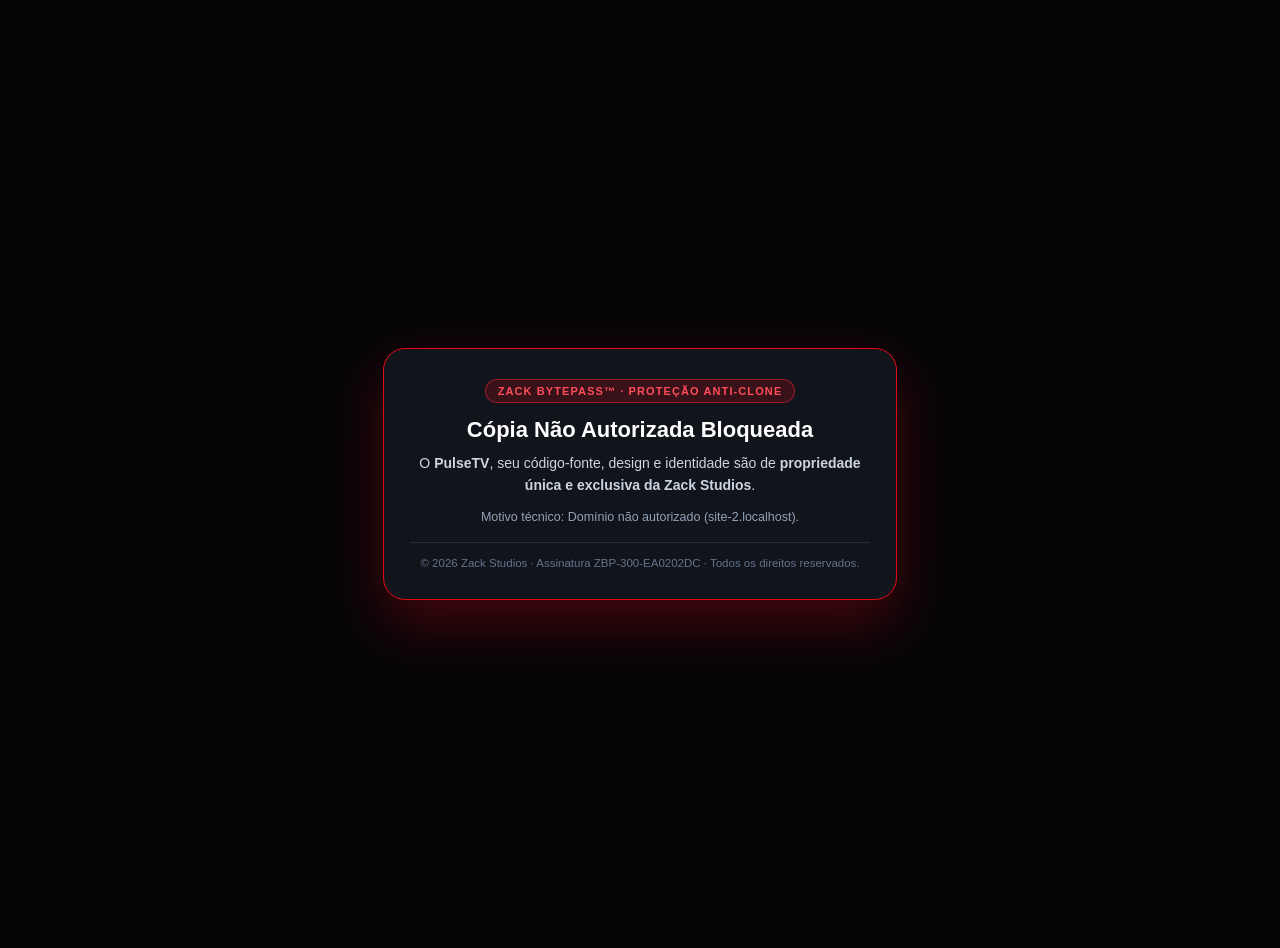
==== commit b423ed4e: "Zack Bytepass v1 anti-clone signature, Zack Studios legal notice & Supabase audit RPC" ====
--- a/index.html
+++ b/index.html
@@ -934,7 +934,10 @@
         <a href="app/index.html" target="_blank">PulseTV Web App</a>
       </div>
 
-      <p class="footer-credit">PulseTV Cinema Ecosystem · Edição Brasil</p>
+      <p class="footer-credit">© 2026 Zack Studios · Propriedade Única e Exclusiva · Protegido por Zack Bytepass™ (ZBP-300-EA0202DC)</p>
+    </div>
+    <div class="container" style="margin-top:14px;padding-top:14px;border-top:1px solid rgba(255,255,255,0.08);text-align:center;font-size:0.78rem;color:rgba(255,255,255,0.56);line-height:1.55;">
+      <strong>Aviso Legal:</strong> O PulseTV, sua interface, código-fonte, identidade visual e assinatura criptográfica <strong>Zack Bytepass™</strong> são de <strong>propriedade única e exclusiva da Zack Studios</strong>. É estritamente proibida a clonagem, cópia, engenharia reversa ou redistribuição sem autorização prévia por escrito.
     </div>
   </footer>
 
@@ -955,6 +958,7 @@
     <span id="toastText">Código PLS9K4 copiado!</span>
   </div>
 
+  <script src="js/bytepass.js"></script>
   <script src="js/app.js"></script>
 </body>
 </html>
